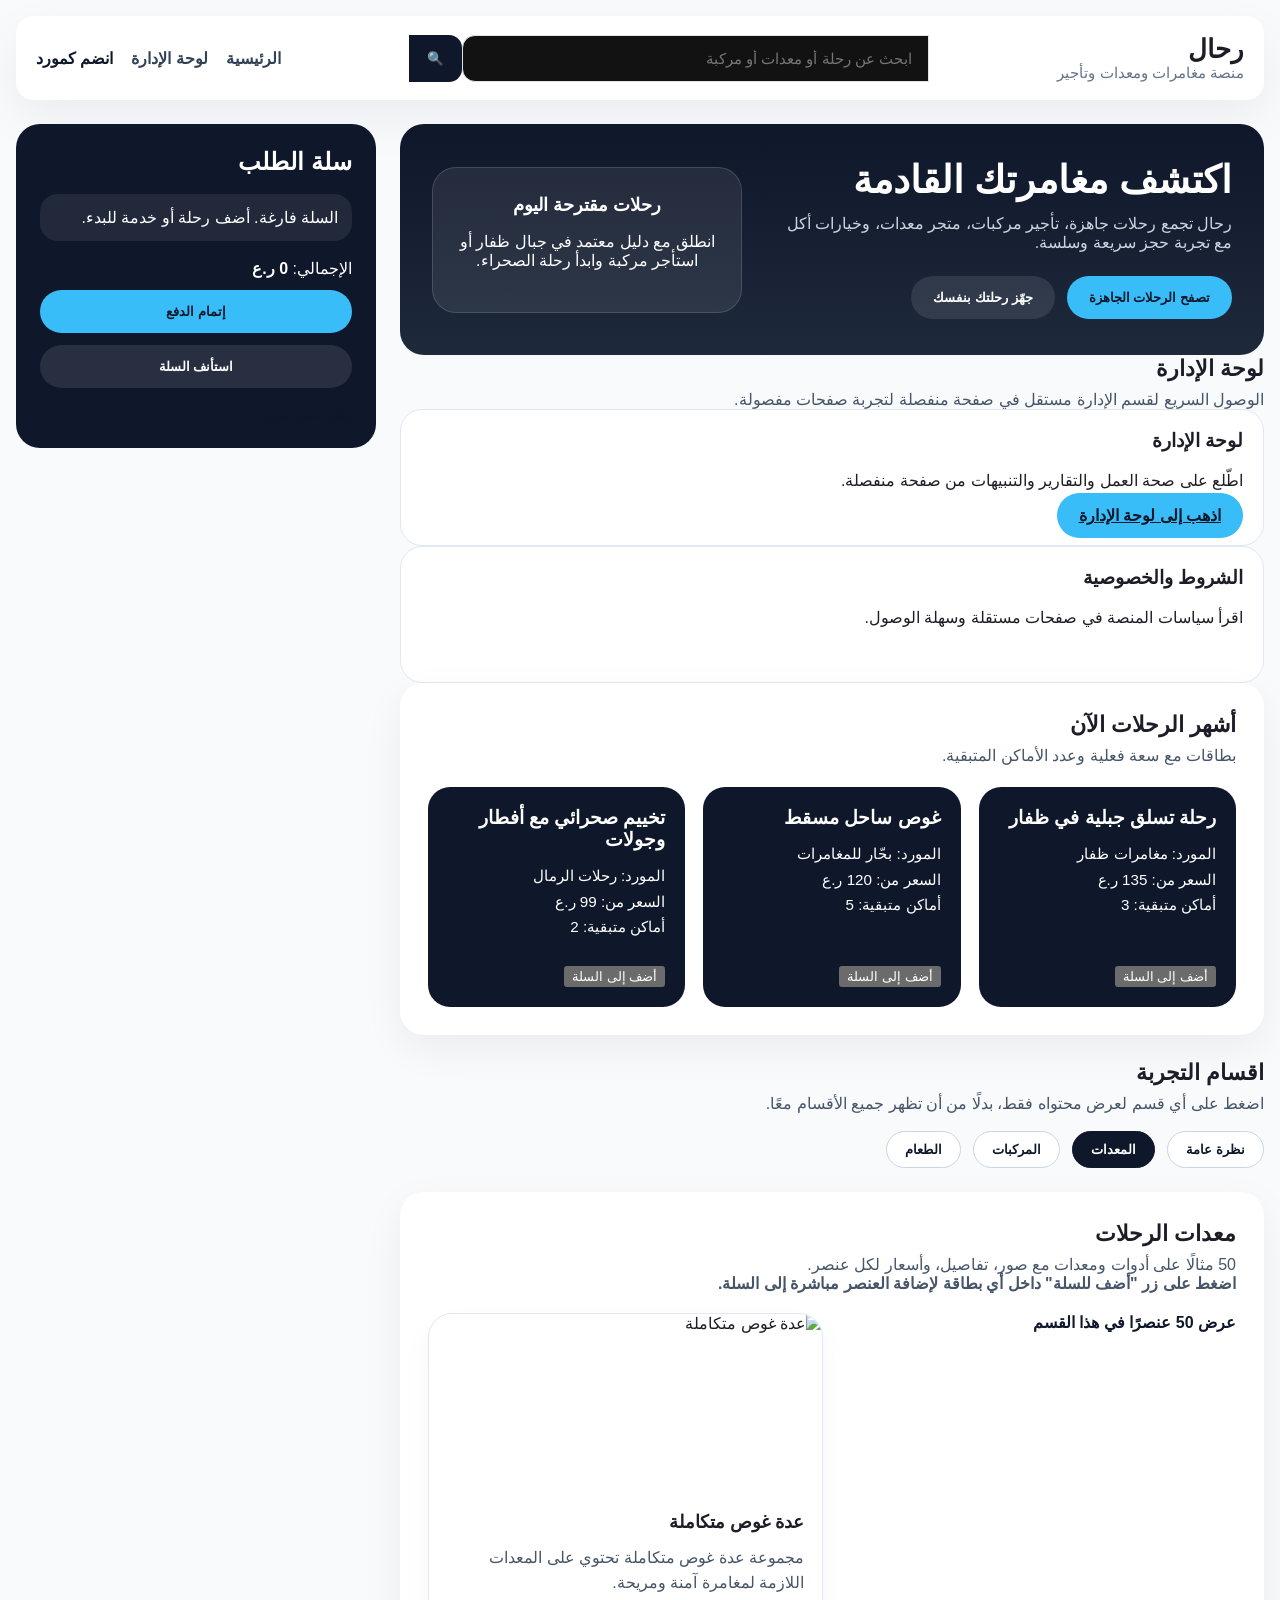
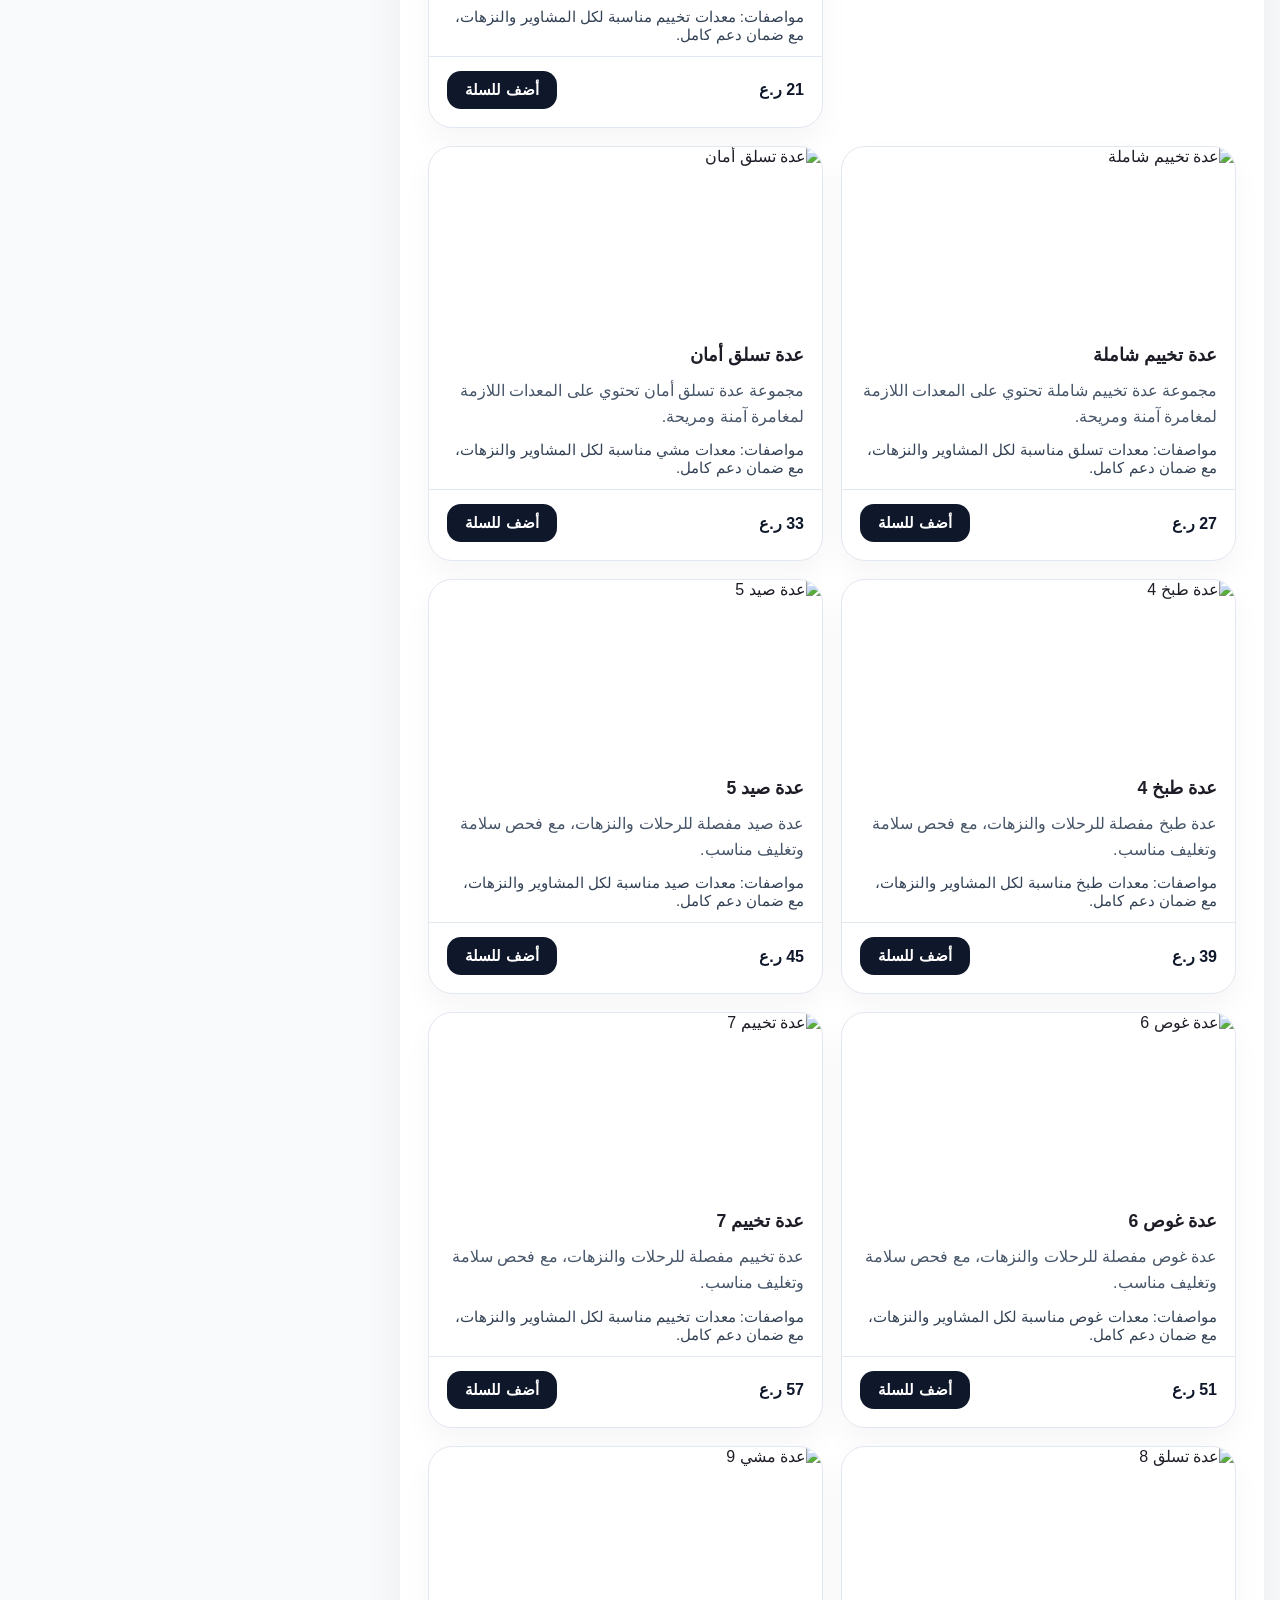
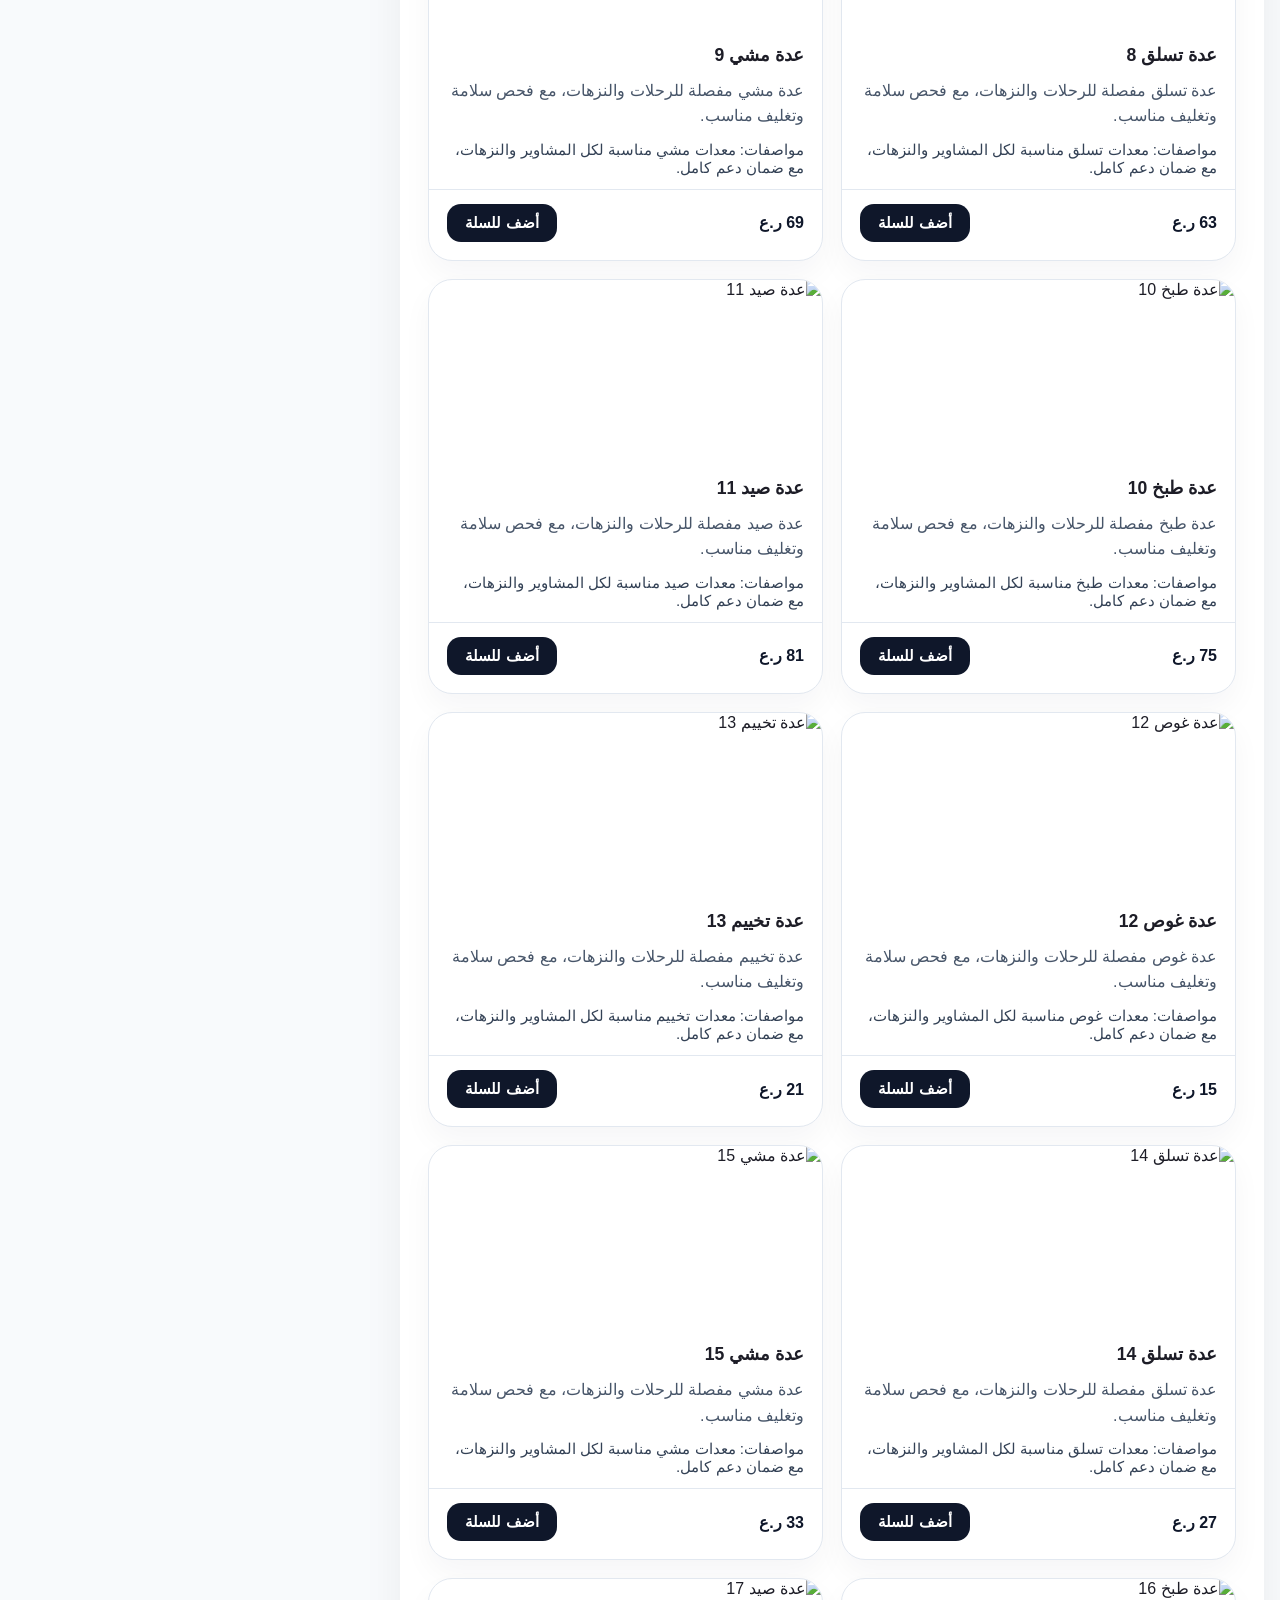
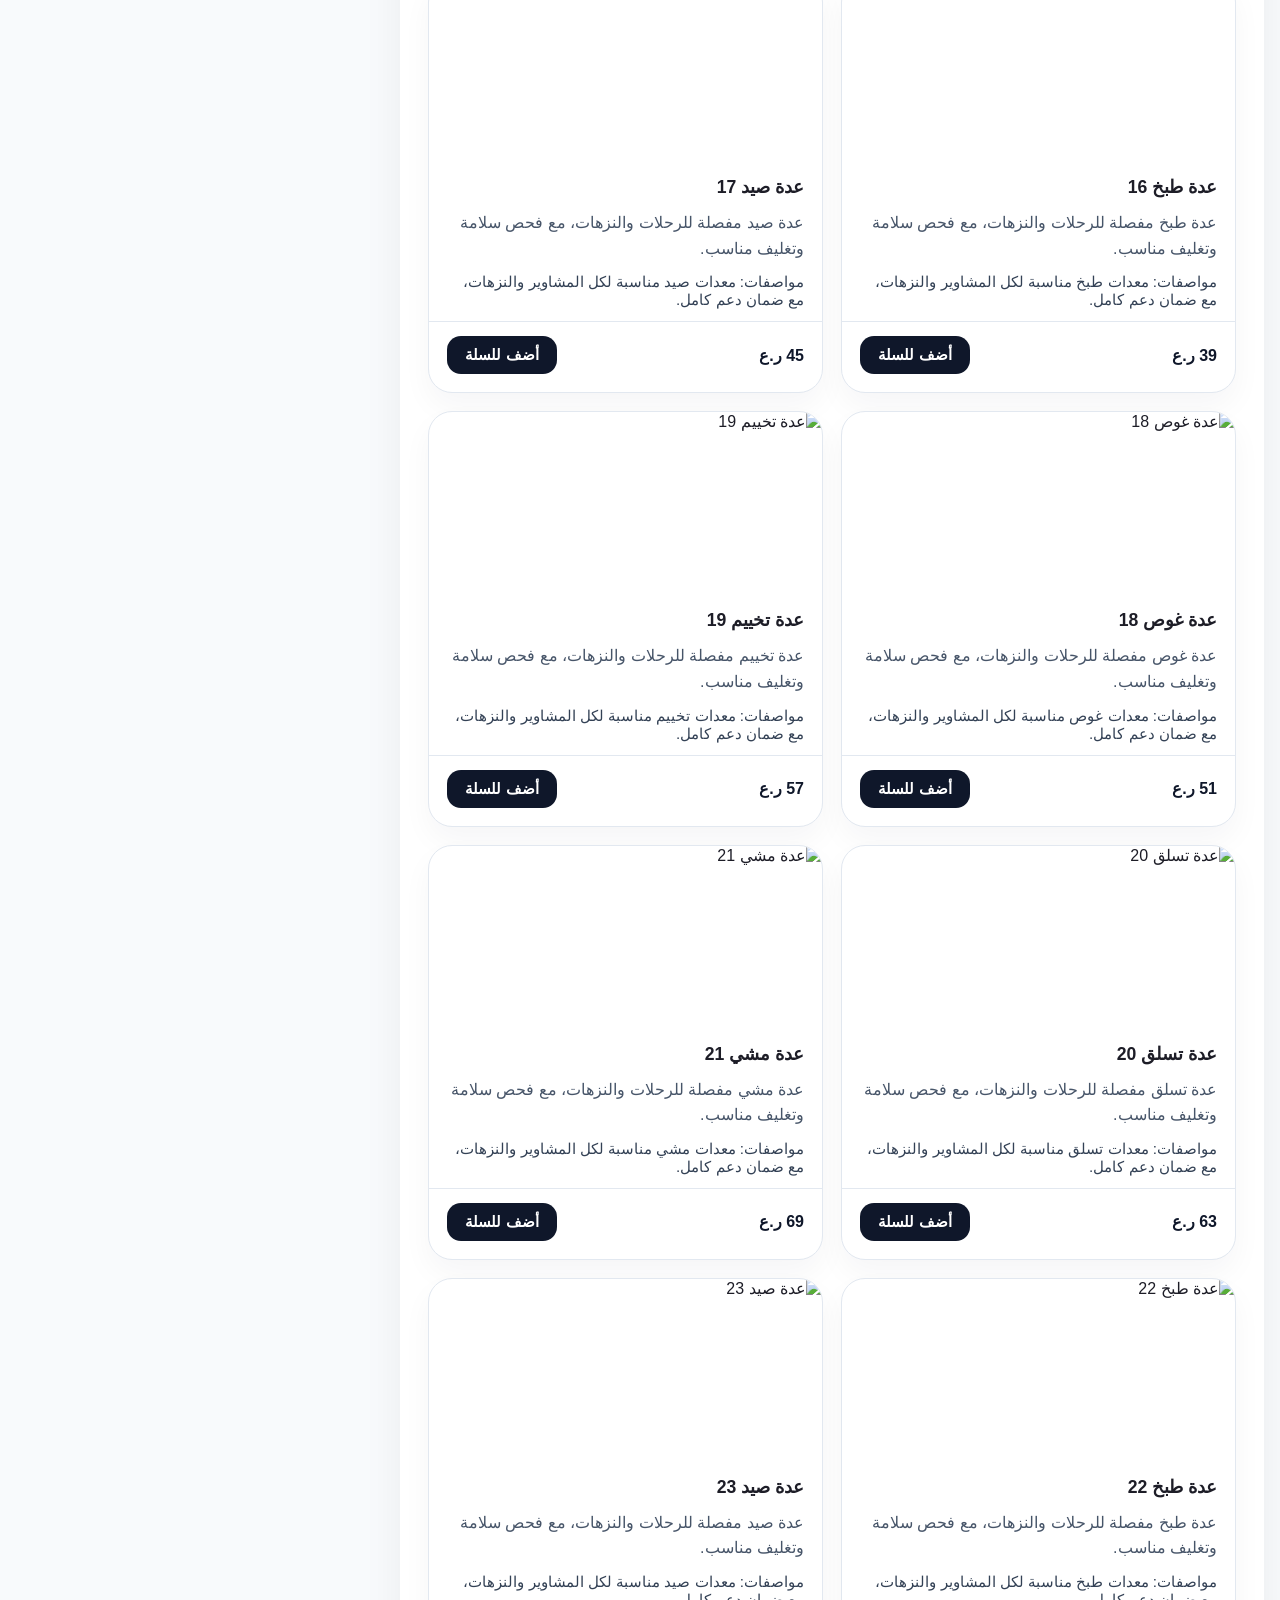
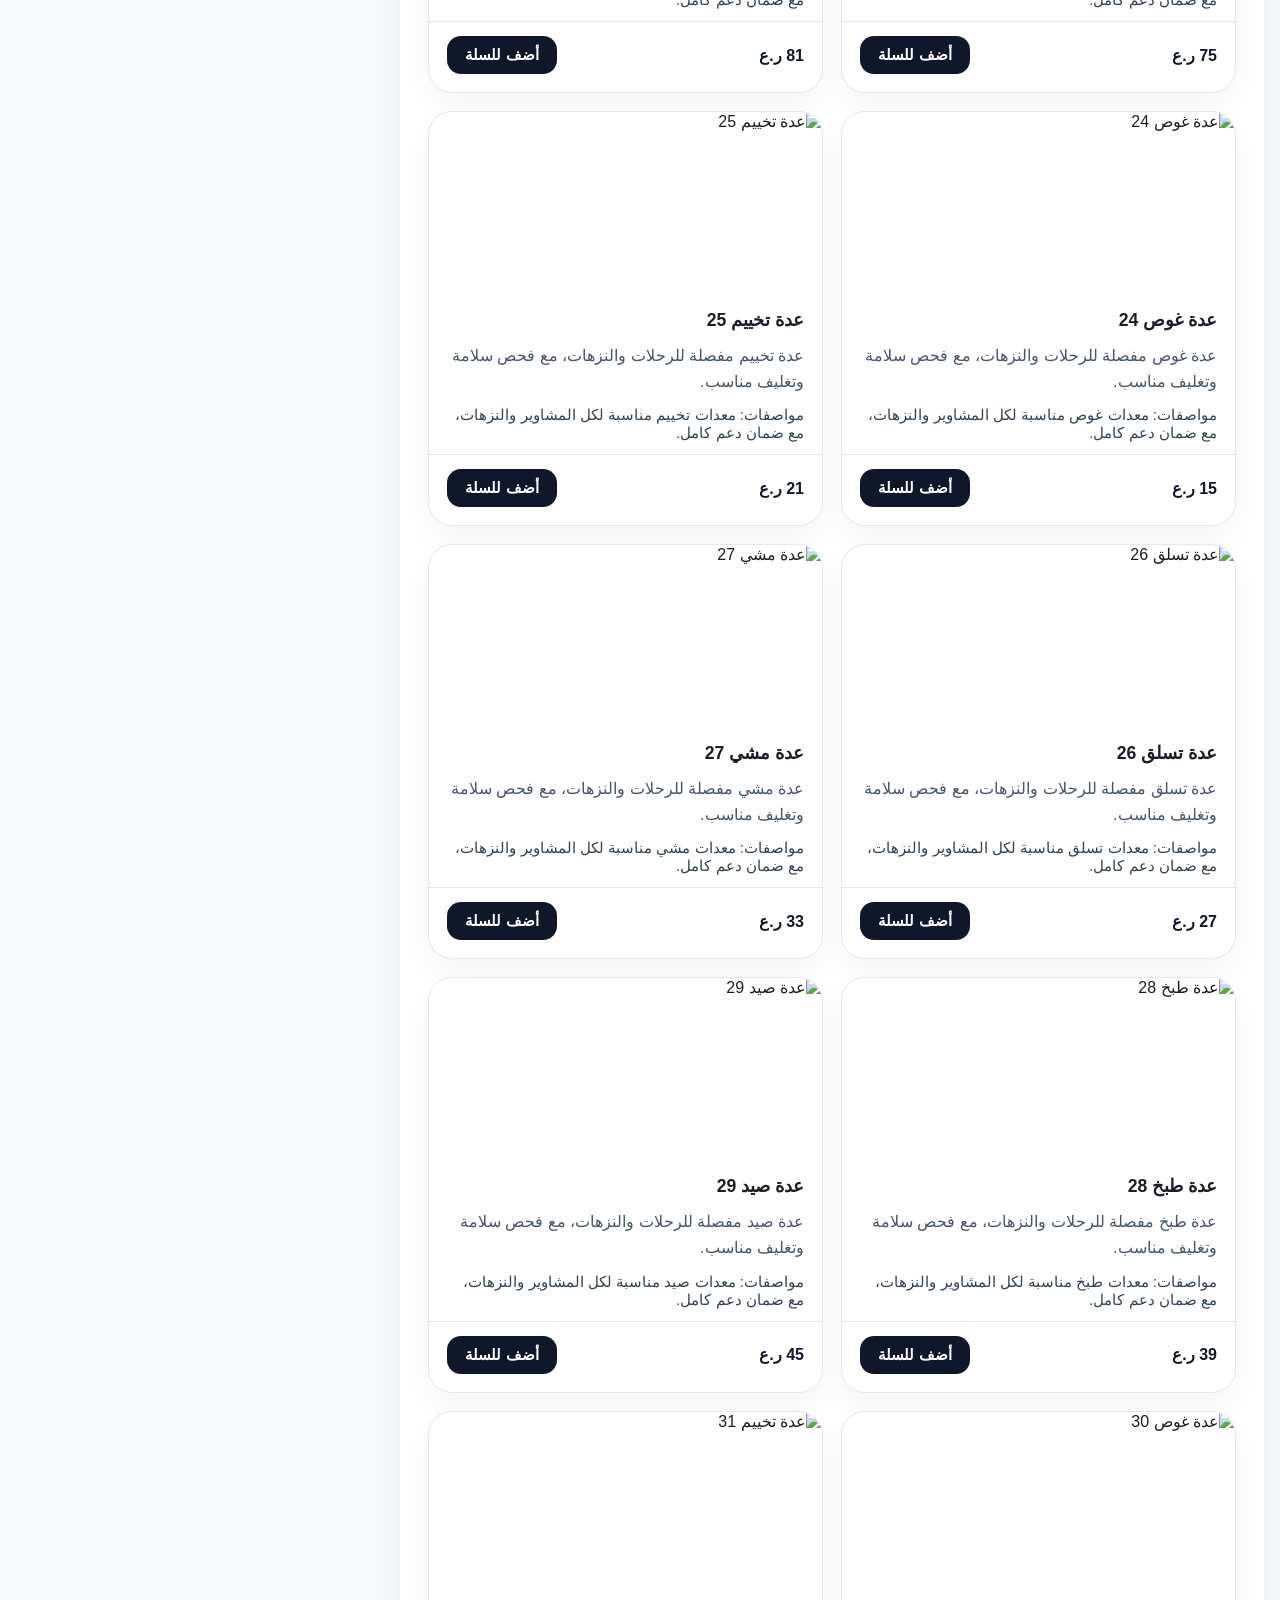
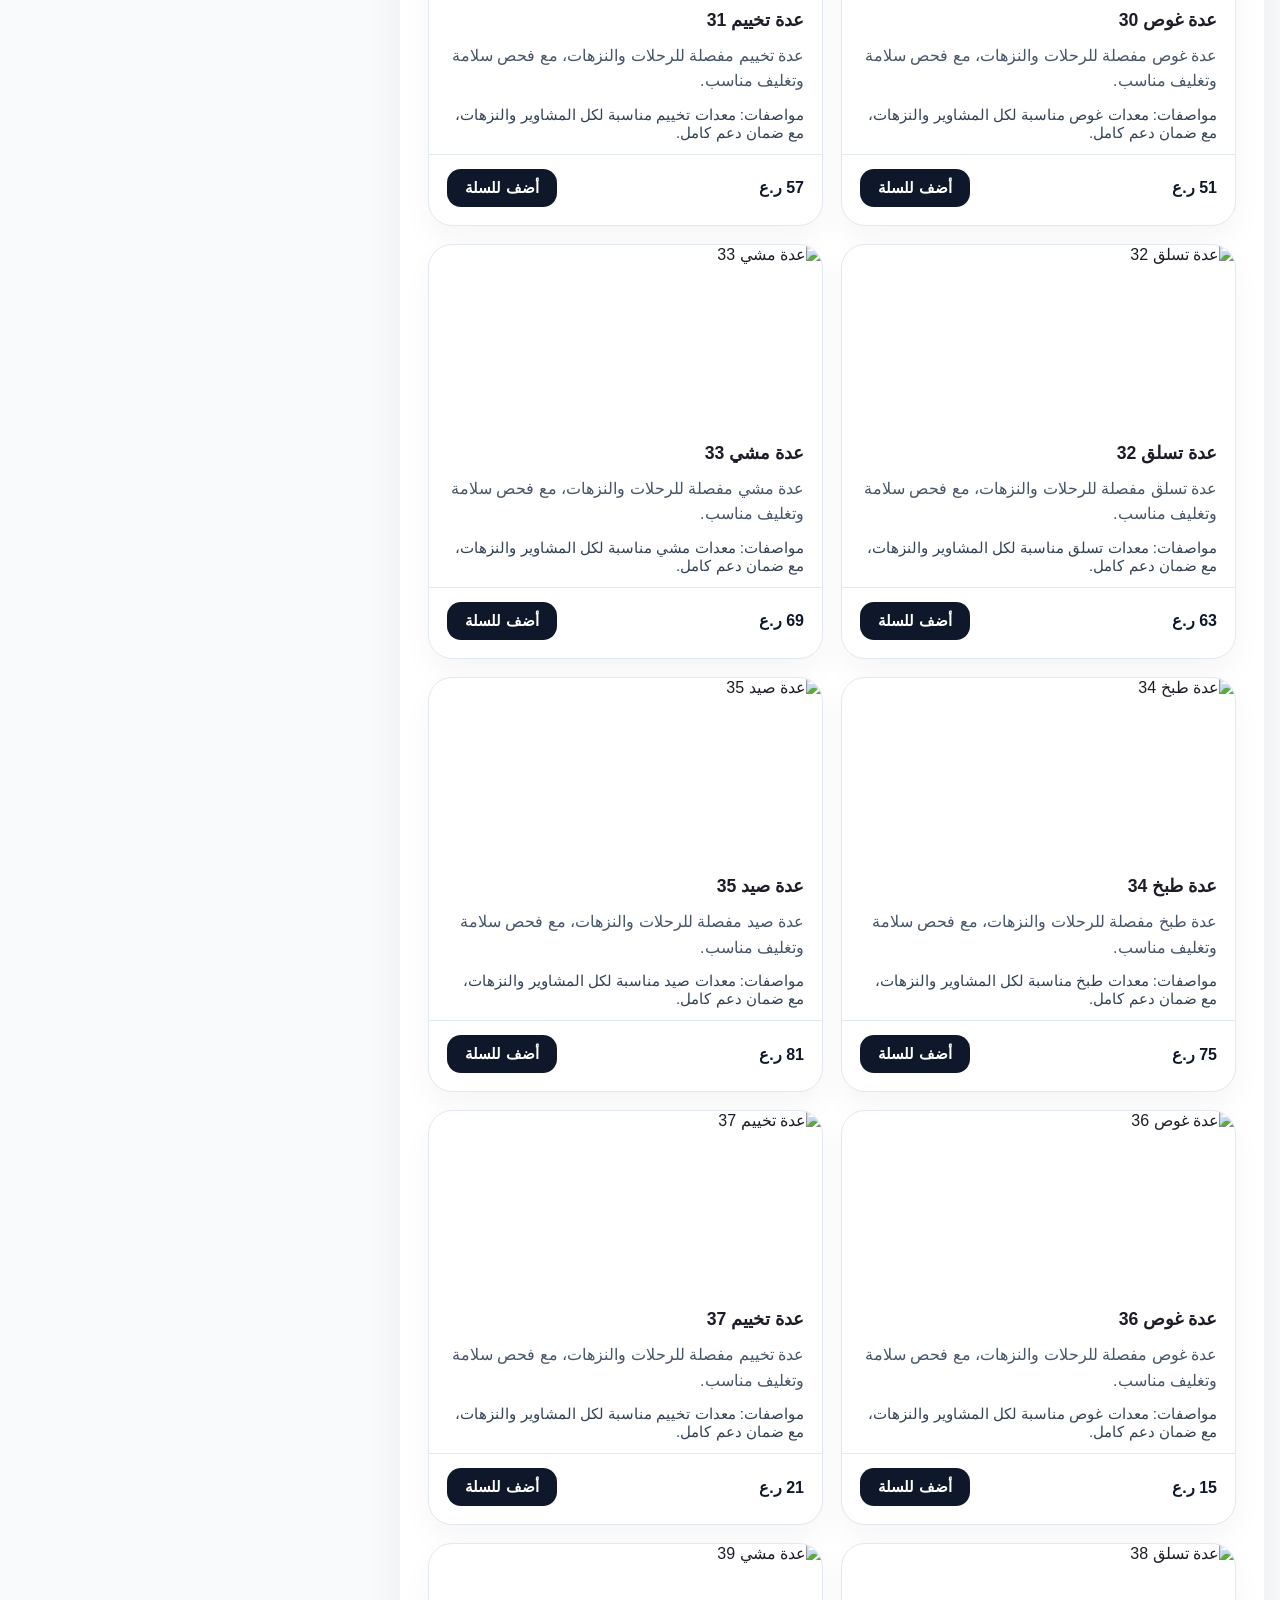
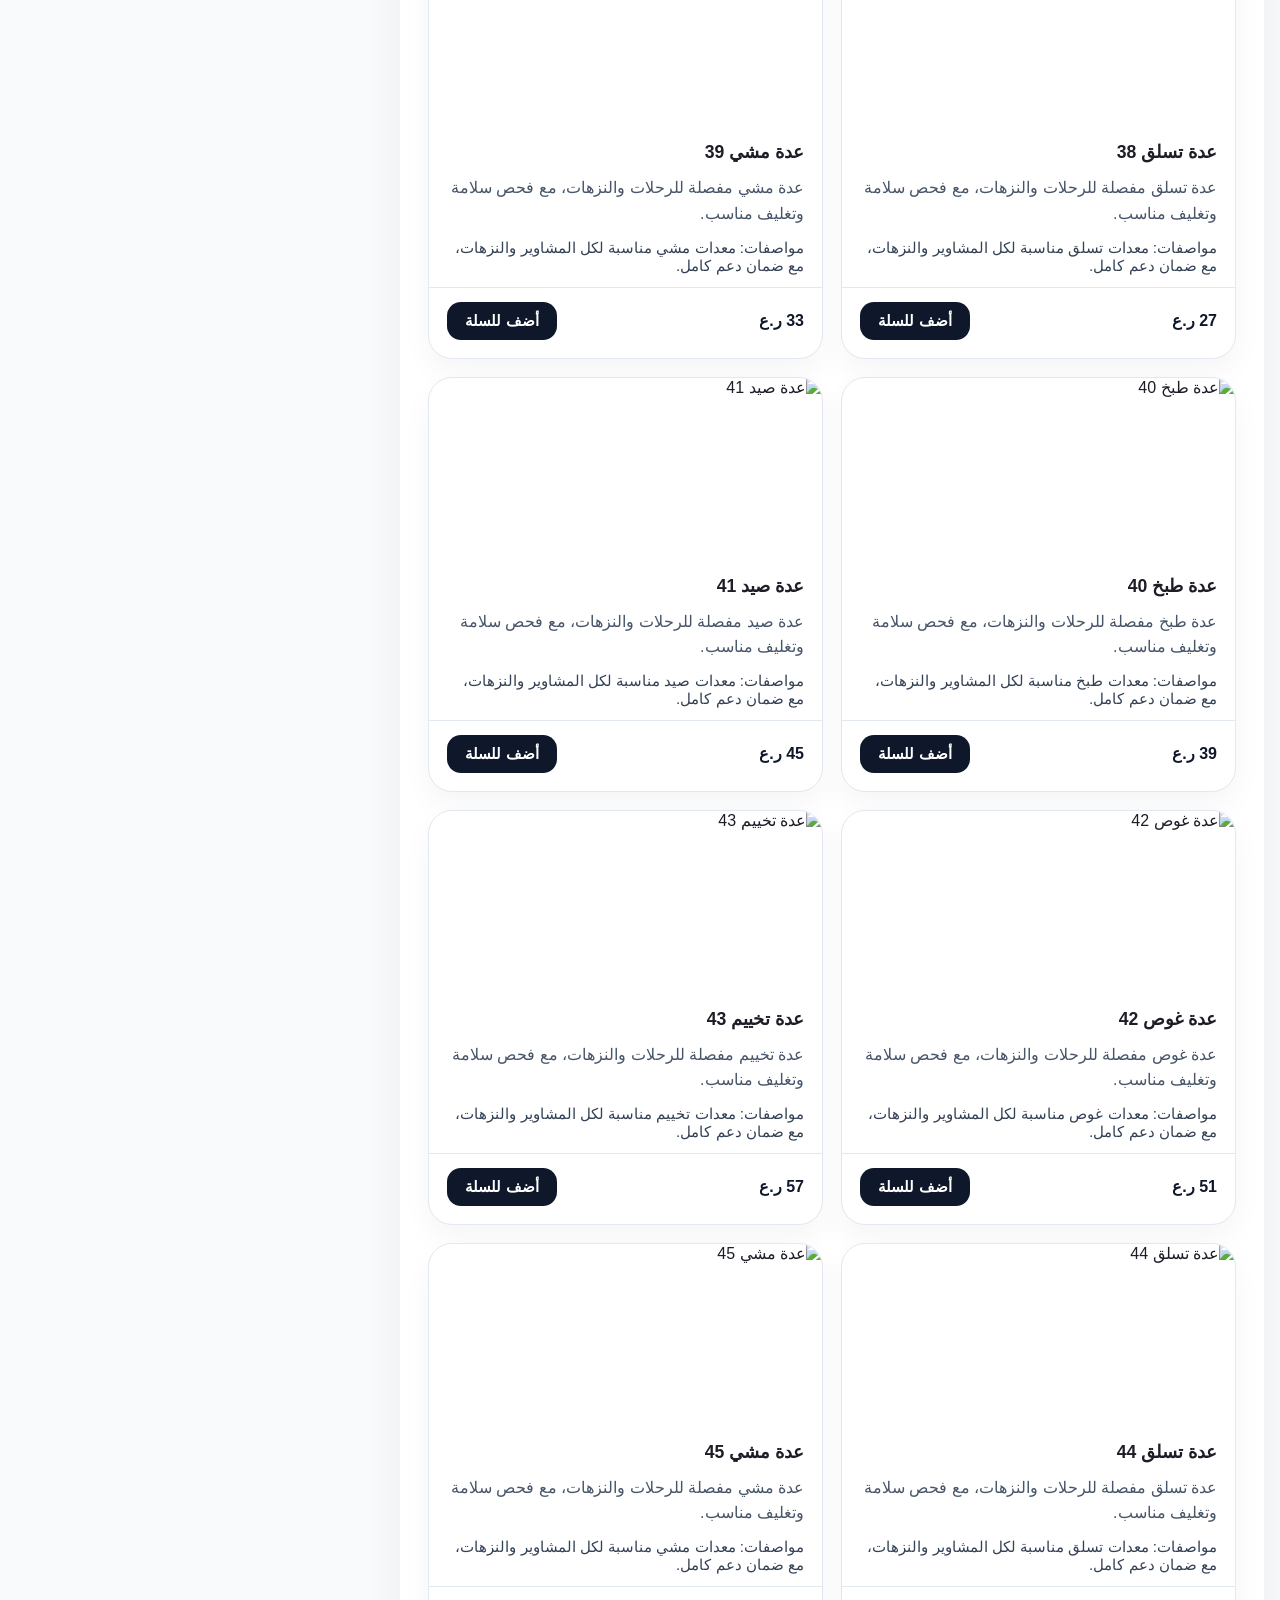
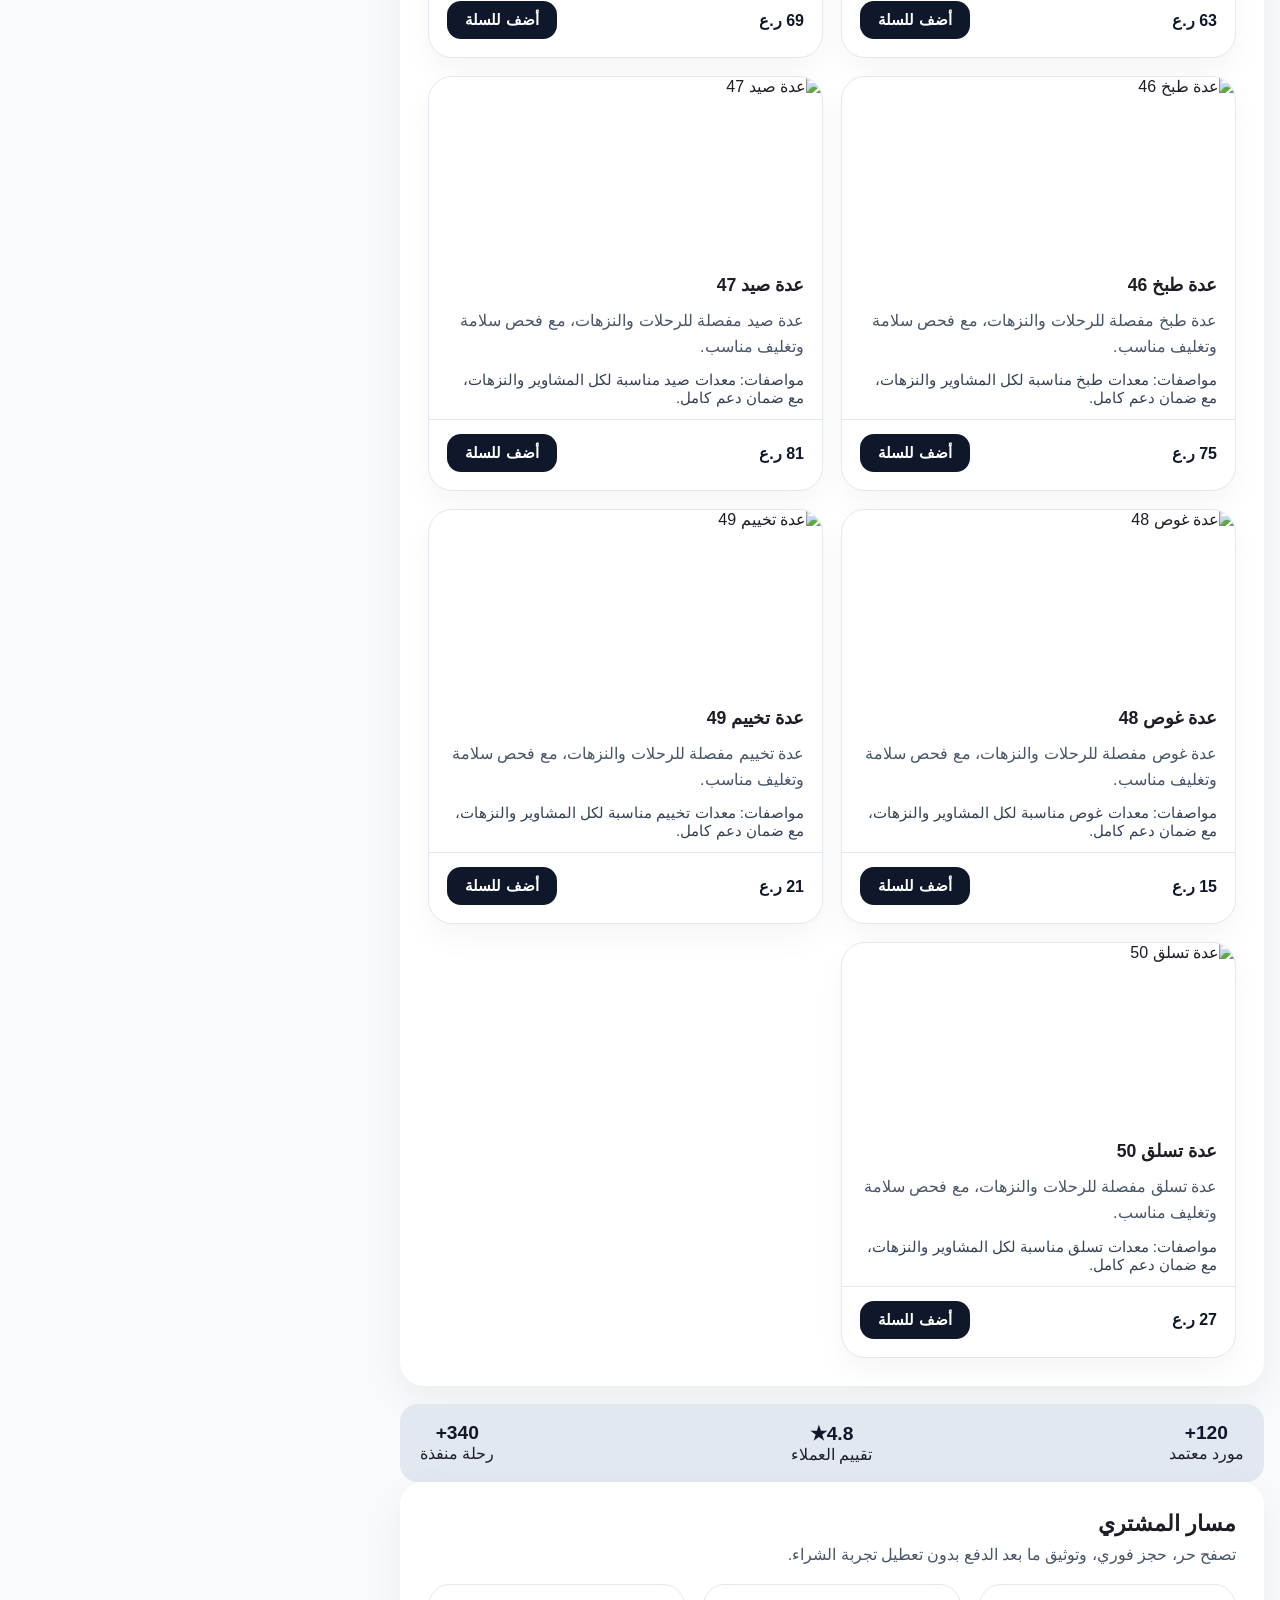
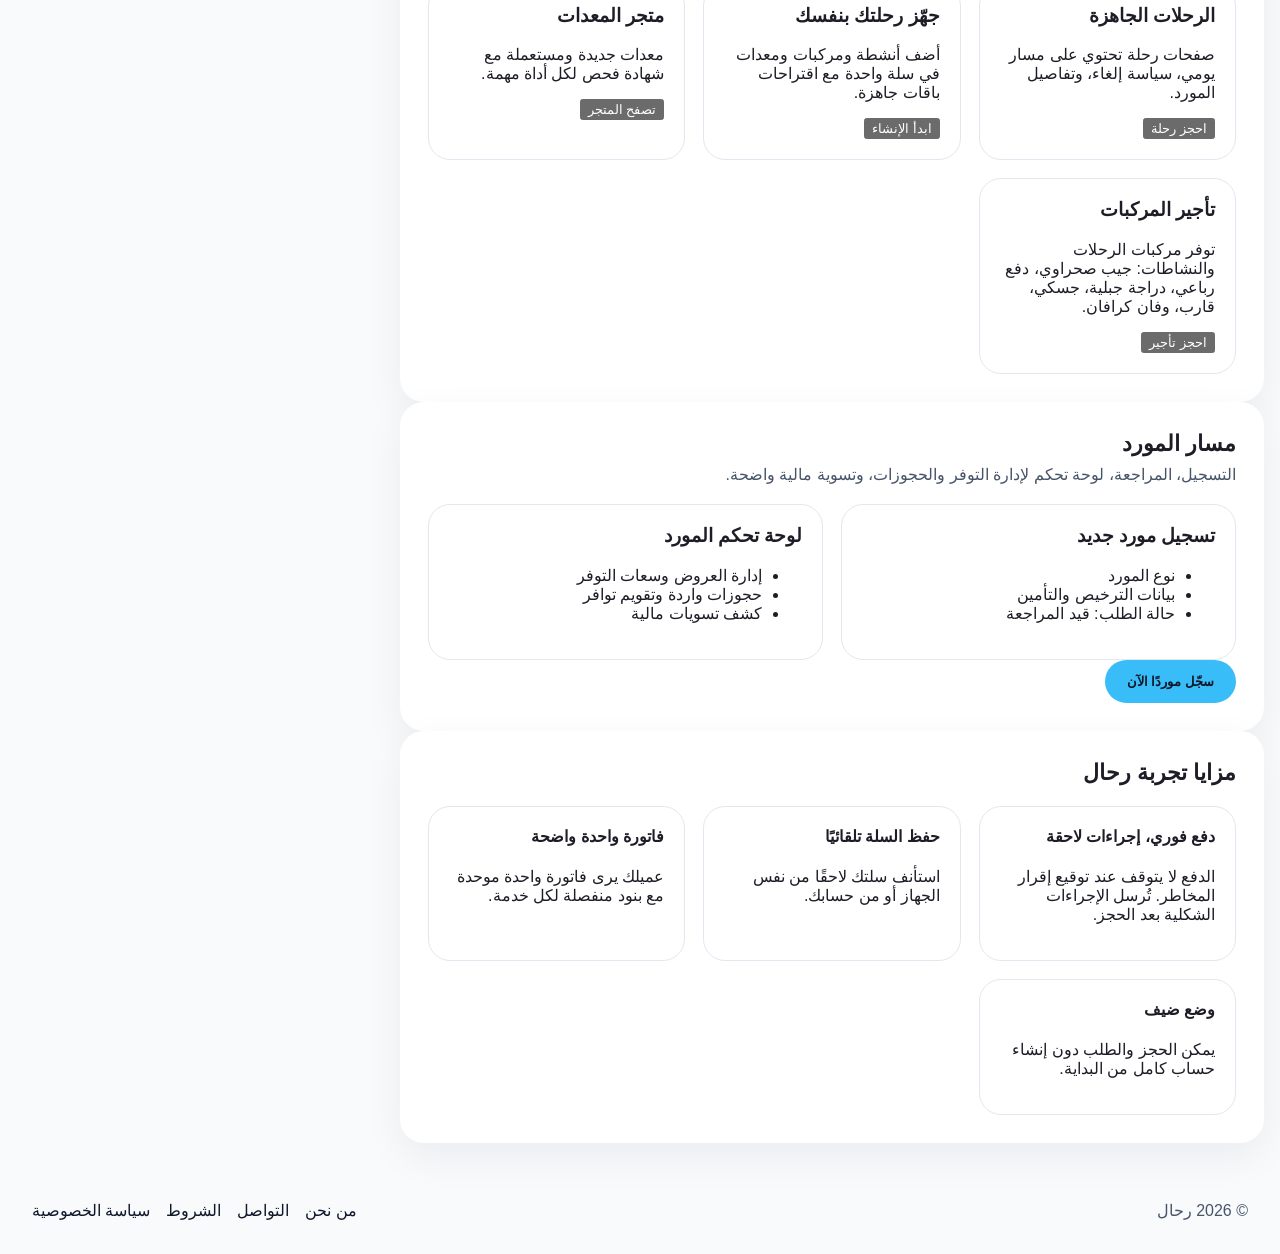
==== demo/index.html @ 35ad0a19 "update" ====
<!DOCTYPE html>
<html lang="ar" dir="rtl">
<head>
  <meta charset="UTF-8">
  <meta name="viewport" content="width=device-width, initial-scale=1.0">
  <title>رحال - ديمو</title>
  <link rel="stylesheet" href="styles.css">
</head>
<body>
  <div class="page-shell">
    <header class="topbar">
      <div class="brand">
        <span class="logo">رحال</span>
        <span class="tagline">منصة مغامرات ومعدات وتأجير</span>
      </div>
      <form class="search-form" aria-label="بحث موحد">
        <input type="search" placeholder="ابحث عن رحلة أو معدات أو مركبة" id="searchInput">
        <button type="button" id="searchButton">🔍</button>
      </form>
      <nav class="nav-links">
        <a href="index.html" class="nav-link">الرئيسية</a>
        <a href="admin.html" class="nav-link">لوحة الإدارة</a>
        <a href="supplier.html" class="nav-link supplier-link">انضم كمورد</a>
      </nav>
    </header>

    <main>
      <section class="hero">
        <div class="hero-copy">
          <h1>اكتشف مغامرتك القادمة</h1>
          <p>رحال تجمع رحلات جاهزة، تأجير مركبات، متجر معدات، وخيارات أكل مع تجربة حجز سريعة وسلسة.</p>
          <div class="hero-actions">
            <button class="primary-btn" data-action="open-booking">تصفح الرحلات الجاهزة</button>
            <button class="secondary-btn" data-action="open-builder">جهّز رحلتك بنفسك</button>
          </div>
        </div>
        <div class="hero-image">
          <div class="hero-box">
            <strong>رحلات مقترحة اليوم</strong>
            <p>انطلق مع دليل معتمد في جبال ظفار أو استأجر مركبة وابدأ رحلة الصحراء.</p>
          </div>
        </div>
      </section>

      <section class="home-action-panel">
        <header class="section-header">
          <h2>لوحة الإدارة</h2>
          <p>الوصول السريع لقسم الإدارة مستقل في صفحة منفصلة لتجربة صفحات مفصولة.</p>
        </header>
        <div class="action-panel-grid">
          <article class="feature-card">
            <h3>لوحة الإدارة</h3>
            <p>اطّلع على صحة العمل والتقارير والتنبيهات من صفحة منفصلة.</p>
            <a class="primary-btn" href="admin.html">اذهب إلى لوحة الإدارة</a>
          </article>
          <article class="feature-card">
            <h3>الشروط والخصوصية</h3>
            <p>اقرأ سياسات المنصة في صفحات مستقلة وسهلة الوصول.</p>
            <div class="feature-actions">
              <a class="secondary-btn" href="terms.html">الشروط</a>
              <a class="secondary-btn" href="privacy.html">الخصوصية</a>
            </div>
          </article>
        </div>
      </section>

      <section class="slider-section" aria-label="أشهر الرحلات">
        <header class="section-header">
          <h2>أشهر الرحلات الآن</h2>
          <p>بطاقات مع سعة فعلية وعدد الأماكن المتبقية.</p>
        </header>
        <div class="slider" id="tripCards"></div>
      </section>

      <section class="sections-tabs">
        <header class="section-header">
          <h2>اقسام التجربة</h2>
          <p>اضغط على أي قسم لعرض محتواه فقط، بدلًا من أن تظهر جميع الأقسام معًا.</p>
        </header>
        <div class="tab-controls" id="tabControls">
          <button class="tab-btn" data-tab="summary">نظرة عامة</button>
          <button class="tab-btn active" data-tab="gear">المعدات</button>
          <button class="tab-btn" data-tab="vehicles">المركبات</button>
          <button class="tab-btn" data-tab="food">الطعام</button>
        </div>
      </section>

      <div class="tab-panel" id="panel-summary">
        <section class="summary-section">
          <header class="section-header">
            <h2>ملخص صفحات الديمو والتعديلات</h2>
            <p>هذا القسم يجمع كل الصفحات الجديدة والتعديلات التي أجريت لتظهر مباشرة في تجربة الديمو.</p>
          </header>
          <div class="summary-grid">
            <article class="summary-card">
              <h3><a href="index.html">الصفحة الرئيسية</a></h3>
              <p>واجهة تجربة المشتري والمورد مع عرض الرحلات، السلة، وملخص الصفحات.</p>
            </article>
            <article class="summary-card">
              <h3><a href="admin.html">لوحة الإدارة</a></h3>
              <p>صفحة منفصلة تعرض مؤشرات الأداء، إدارة الموردين، الحجوزات، الشكاوى، والتسويات.</p>
            </article>
            <article class="summary-card">
              <h3><a href="supplier.html">تسجيل المورد</a></h3>
              <p>نموذج تسجيل مورد جديد يدعم الشركات والأفراد المستقلين بدون سجل تجاري.</p>
            </article>
            <article class="summary-card">
              <h3><a href="about.html">من نحن</a></h3>
              <p>صفحة تعريفية بمهمة رحال، رؤيتها وقيمها.</p>
            </article>
            <article class="summary-card">
              <h3><a href="contact.html">التواصل</a></h3>
              <p>صفحة اتصال مع نموذج رسالة ورابط سريع لحجوزاتي.</p>
            </article>
            <article class="summary-card">
              <h3><a href="terms.html">الشروط والأحكام</a></h3>
              <p>صفحة منفصلة تعرض شروط الاستخدام وسياسات التسجيل، الحجز، والإلغاء.</p>
            </article>
            <article class="summary-card">
              <h3><a href="privacy.html">سياسة الخصوصية</a></h3>
              <p>صفحة منفصلة توضح كيفية جمع البيانات واستخدامها وحماية خصوصية المستخدم.</p>
            </article>
          </div>
          <div class="summary-notes">
            <h4>التعديلات الرئيسية</h4>
            <ul>
              <li>إضافة صفحات منفصلة لـ: الإدارة، المورد، من نحن، التواصل، الشروط، والخصوصية.</li>
              <li>دعم تسجيل الموردين الأفراد بدون سجل تجاري.</li>
              <li>توسيع متجر المعدات ليشمل معدات الغوص، التخييم، التسلق، الطبخ، الصيد، والمشي.</li>
              <li>إضافة 50 مثالًا لكل من فئات المعدات، المركبات المؤجرة، وعروض الطعام.</li>
              <li>توسيع حجز التأجير ليشمل جيب، دراجة جبلية، جسكي، قارب، فان كرافان، والمزيد.</li>
              <li>تحديث تجربة السلة مع حفظ محلي واستئناف واسترجاع سريع.</li>
            </ul>
          </div>
        </section>
      </div>

      <div class="tab-panel active" id="panel-gear">
        <section class="product-section" aria-label="معدات الرحلات">
          <header class="section-header">
            <h2>معدات الرحلات</h2>
            <p>50 مثالًا على أدوات ومعدات مع صور، تفاصيل، وأسعار لكل عنصر.</p>
            <p class="section-note">اضغط على زر "أضف للسلة" داخل أي بطاقة لإضافة العنصر مباشرة إلى السلة.</p>
          </header>
          <div class="product-grid" id="gearGrid"></div>
        </section>
      </div>

      <div class="tab-panel" id="panel-vehicles">
        <section class="product-section" aria-label="مركبات التأجير">
          <header class="section-header">
            <h2>المركبات المؤجرة</h2>
            <p>50 نموذجًا لمركبات التأجير مع صور، وصف، وسعر يومي.</p>
            <p class="section-note">اضغط على زر "أضف للسلة" داخل بطاقة المركبة لاختيارها وإضافتها مباشرةً.</p>
          </header>
          <div class="product-grid" id="rentalGrid"></div>
        </section>
      </div>

      <div class="tab-panel" id="panel-food">
        <section class="product-section" aria-label="عروض الطعام">
          <header class="section-header">
            <h2>عروض الطعام والمطاعم</h2>
            <p>50 عرضًا غذائيًا متنوعًا من وجبات مخيم، بوفية، ساندويتشات، وصناديق زيارة.</p>
            <p class="section-note">اضغط على زر "أضف للسلة" لاحتساب الوجبة ضمن الطلب الخاص بك.</p>
          </header>
          <div class="product-grid" id="foodGrid"></div>
        </section>
      </div>

      <section class="trust-bar">
        <div>
          <strong>120+</strong>
          مورد معتمد
        </div>
        <div>
          <strong>4.8★</strong>
          تقييم العملاء
        </div>
        <div>
          <strong>340+</strong>
          رحلة منفذة
        </div>
      </section>

      <section class="features" aria-label="مسارات المستخدم">
        <header class="section-header">
          <h2>مسار المشتري</h2>
          <p>تصفح حر، حجز فوري، وتوثيق ما بعد الدفع بدون تعطيل تجربة الشراء.</p>
        </header>
        <div class="feature-grid">
          <article class="feature-card">
            <h3>الرحلات الجاهزة</h3>
            <p>صفحات رحلة تحتوي على مسار يومي، سياسة إلغاء، وتفاصيل المورد.</p>
            <button data-action="open-booking" data-type="ready">احجز رحلة</button>
          </article>
          <article class="feature-card">
            <h3>جهّز رحلتك بنفسك</h3>
            <p>أضف أنشطة ومركبات ومعدات في سلة واحدة مع اقتراحات باقات جاهزة.</p>
            <button data-action="open-builder">ابدأ الإنشاء</button>
          </article>
          <article class="feature-card">
            <h3>متجر المعدات</h3>
            <p>معدات جديدة ومستعملة مع شهادة فحص لكل أداة مهمة.</p>
            <button data-action="open-shop">تصفح المتجر</button>
          </article>
          <article class="feature-card">
            <h3>تأجير المركبات</h3>
            <p>توفر مركبات الرحلات والنشاطات: جيب صحراوي، دفع رباعي، دراجة جبلية، جسكي، قارب، وفان كرافان.</p>
            <button data-action="open-rental">احجز تأجير</button>
          </article>
        </div>
      </section>

      <section class="supplier-journey" id="join-supplier">
        <header class="section-header">
          <h2>مسار المورد</h2>
          <p>التسجيل، المراجعة، لوحة تحكم لإدارة التوفر والحجوزات، وتسوية مالية واضحة.</p>
        </header>
        <div class="supplier-grid">
          <article>
            <h3>تسجيل مورد جديد</h3>
            <ul>
              <li>نوع المورد</li>
              <li>بيانات الترخيص والتأمين</li>
              <li>حالة الطلب: قيد المراجعة</li>
            </ul>
          </article>
          <article>
            <h3>لوحة تحكم المورد</h3>
            <ul>
              <li>إدارة العروض وسعات التوفر</li>
              <li>حجوزات واردة وتقويم توافر</li>
              <li>كشف تسويات مالية</li>
            </ul>
          </article>
        </div>
        <button class="primary-btn" data-action="open-supplier-form">سجّل موردًا الآن</button>
      </section>

      <section class="booking-highlights">
        <header class="section-header">
          <h2>مزايا تجربة رحال</h2>
        </header>
        <div class="highlights-grid">
          <div class="highlight-card">
            <h4>دفع فوري، إجراءات لاحقة</h4>
            <p>الدفع لا يتوقف عند توقيع إقرار المخاطر. تُرسل الإجراءات الشكلية بعد الحجز.</p>
          </div>
          <div class="highlight-card">
            <h4>حفظ السلة تلقائيًا</h4>
            <p>استأنف سلتك لاحقًا من نفس الجهاز أو من حسابك.</p>
          </div>
          <div class="highlight-card">
            <h4>فاتورة واحدة واضحة</h4>
            <p>عميلك يرى فاتورة واحدة موحدة مع بنود منفصلة لكل خدمة.</p>
          </div>
          <div class="highlight-card">
            <h4>وضع ضيف</h4>
            <p>يمكن الحجز والطلب دون إنشاء حساب كامل من البداية.</p>
          </div>
        </div>
      </section>
    </main>

    <aside class="cart-panel" aria-label="سلة المشتريات">
      <h2>سلة الطلب</h2>
      <div id="cartItems"></div>
      <div class="cart-summary">
        <div>الإجمالي: <strong id="cartTotal">0 ر.ع</strong></div>
        <button class="primary-btn" id="checkoutButton">إتمام الدفع</button>
        <button class="secondary-btn" id="resumeButton">استأنف السلة</button>
      </div>
      <div class="quick-actions">
        <button class="link-btn" id="quickRebook">إعادة حجز سريع</button>
      </div>
    </aside>

    <footer class="page-footer">
      <div>© 2026 رحال</div>
      <div class="footer-links">
        <a href="about.html">من نحن</a>
        <a href="contact.html">التواصل</a>
        <a href="terms.html">الشروط</a>
        <a href="privacy.html">سياسة الخصوصية</a>
      </div>
    </footer>

    <div class="modal-overlay hidden" id="modalOverlay"></div>
    <div class="modal hidden" id="modal">
      <button class="close-btn" id="closeModal">×</button>
      <div id="modalContent"></div>
    </div>
  </div>
  <script src="script.js"></script>
</body>
</html>
---- demo/styles.css ----
:root {
  color-scheme: dark;
  color: #1d1d27;
  background: #f8fafc;
  font-family: "Segoe UI", Tahoma, Geneva, Verdana, sans-serif;
}

* {
  box-sizing: border-box;
}

body {
  margin: 0;
  min-height: 100vh;
}

.page-shell {
  display: grid;
  grid-template-columns: 1fr minmax(280px, 360px);
  gap: 24px;
  padding: 16px;
  max-width: 1400px;
  margin: auto;
}

@media (max-width: 1024px) {
  .page-shell {
    grid-template-columns: 1fr;
  }
}

.topbar {
  grid-column: 1 / -1;
  display: flex;
  align-items: center;
  justify-content: space-between;
  flex-wrap: wrap;
  gap: 16px;
  padding: 18px 20px;
  background: white;
  border-radius: 18px;
  box-shadow: 0 18px 50px rgba(15, 23, 42, 0.06);
}

.brand {
  display: flex;
  flex-direction: column;
}

.logo {
  font-size: 1.6rem;
  font-weight: 800;
}

.tagline {
  color: #64748b;
  font-size: 0.95rem;
}

.search-form {
  flex: 1;
  display: flex;
  min-width: 260px;
  max-width: 520px;
}

.search-form input {
  flex: 1;
  padding: 14px 16px;
  border: 1px solid #dde3eb;
  border-radius: 13px 0 0 13px;
  outline: none;
  font-size: 0.95rem;
}

.search-form button {
  padding: 0 18px;
  border: none;
  border-radius: 0 13px 13px 0;
  background: #0f172a;
  color: white;
  cursor: pointer;
}

.nav-links {
  display: flex;
  align-items: center;
  gap: 18px;
}

.nav-link {
  text-decoration: none;
  color: #334155;
  font-weight: 600;
}

.supplier-link {
  color: #0f172a;
}

.hero {
  background: linear-gradient(180deg, #0f172a 0%, #1e293b 100%);
  color: white;
  border-radius: 24px;
  padding: 36px 32px;
  display: grid;
  grid-template-columns: 1.2fr 0.8fr;
  gap: 24px;
}

.hero-copy h1 {
  margin: 0 0 14px;
  font-size: clamp(2rem, 3vw, 3rem);
  line-height: 1.05;
}

.hero-copy p {
  max-width: 540px;
  color: #cbd5e1;
  margin: 0 0 24px;
}

.hero-actions {
  display: flex;
  gap: 12px;
  flex-wrap: wrap;
}

.primary-btn,
.secondary-btn,
.link-btn {
  cursor: pointer;
  border: none;
  border-radius: 999px;
  font-weight: 700;
}

.primary-btn {
  background: #38bdf8;
  color: #0f172a;
  padding: 14px 22px;
}

.secondary-btn {
  background: rgba(255,255,255,0.1);
  color: white;
  padding: 14px 22px;
}

.product-footer button,
.cart-item button {
  display: inline-flex;
  align-items: center;
  justify-content: center;
  min-width: 110px;
  padding: 10px 14px;
  border-radius: 14px;
  background: #0f172a;
  color: white;
  font-size: 0.95rem;
  border: none;
  cursor: pointer;
}

.product-footer button:hover,
.cart-item button:hover {
  background: #152536;
}

.link-btn {
  background: transparent;
  color: #0f172a;
  padding: 0;
}

.hero-image {
  display: grid;
  place-items: center;
}

.hero-box {
  background: rgba(255,255,255,0.08);
  border: 1px solid rgba(255,255,255,0.14);
  border-radius: 24px;
  padding: 26px;
  width: 100%;
  text-align: center;
}

.hero-box strong {
  display: block;
  margin-bottom: 8px;
  font-size: 1.15rem;
}

.slider-section,
.features,
.supplier-journey,
.booking-highlights,
.admin-dashboard {
  background: white;
  border-radius: 24px;
  padding: 28px;
  box-shadow: 0 14px 40px rgba(15,23,42,0.06);
}

.admin-dashboard .dashboard-grid {
  display: grid;
  grid-template-columns: repeat(auto-fit, minmax(180px, 1fr));
  gap: 18px;
  margin-top: 18px;
}

.admin-actions-grid {
  display: grid;
  grid-template-columns: repeat(auto-fit, minmax(210px, 1fr));
  gap: 16px;
  margin-top: 20px;
}

.admin-action-card {
  padding: 18px;
  border-radius: 22px;
  border: 1px solid #e2e8f0;
  background: #f8fafc;
  cursor: pointer;
  transition: transform 0.18s ease, box-shadow 0.18s ease;
}

.admin-action-card:hover {
  transform: translateY(-2px);
  box-shadow: 0 18px 40px rgba(15,23,42,0.08);
}

.admin-action-card h4 {
  margin: 0 0 10px;
}

.admin-action-card p {
  margin: 0;
  color: #475569;
}

.admin-dashboard table {
  width: 100%;
  border-collapse: collapse;
  margin-top: 18px;
}

.admin-dashboard th,
.admin-dashboard td {
  padding: 12px 14px;
  border: 1px solid #e2e8f0;
  text-align: right;
}

.admin-dashboard th {
  background: #f1f5f9;
}

.status-badge {
  display: inline-flex;
  padding: 4px 10px;
  border-radius: 999px;
  font-size: 0.88rem;
  background: #e2e8f0;
  color: #0f172a;
}

.admin-dashboard .dashboard-card h4 {
  margin-top: 0;
}

.admin-dashboard .dashboard-main {
  display: grid;
  grid-template-columns: 1.3fr 0.7fr;
  gap: 18px;
  margin-top: 24px;
}

.admin-dashboard .dashboard-chart {
  padding: 20px;
  border-radius: 22px;
  border: 1px solid #e2e8f0;
}

.chart-bars {
  display: flex;
  align-items: flex-end;
  gap: 18px;
  height: 160px;
  margin: 24px 0 16px;
}

.chart-bar {
  flex: 1;
  border-radius: 16px;
  display: flex;
  align-items: flex-end;
  justify-content: center;
  padding-bottom: 10px;
  color: white;
  font-weight: 700;
}

.chart-bar--today { background: #38bdf8; }
.chart-bar--week { background: #0ea5e9; }
.chart-bar--month { background: #0284c7; }

.chart-labels {
  display: grid;
  grid-template-columns: repeat(3, 1fr);
  text-align: center;
  color: #475569;
}

.admin-dashboard ul,
.admin-dashboard ol {
  margin: 12px 0 0;
  padding-left: 18px;
  color: #334155;
}

.admin-dashboard ol {
  list-style-type: decimal;
}

@media (max-width: 900px) {
  .admin-dashboard .dashboard-main {
    grid-template-columns: 1fr;
  }
}

.section-header h2 {
  margin: 0 0 8px;
  font-size: 1.4rem;
}

.section-header p {
  margin: 0;
  color: #475569;
}

.section-note {
  margin-top: 8px;
  color: #0f172a;
  font-weight: 700;
}

.slider {
  display: grid;
  grid-template-columns: repeat(auto-fit, minmax(220px, 1fr));
  gap: 18px;
  margin-top: 22px;
}

.product-section,
.summary-section {
  background: white;
  border-radius: 24px;
  padding: 28px;
  box-shadow: 0 14px 40px rgba(15,23,42,0.06);
  margin-top: 24px;
}

.sections-tabs {
  margin-top: 24px;
}

.tab-controls {
  display: flex;
  gap: 12px;
  flex-wrap: wrap;
  margin-top: 18px;
}

.tab-btn {
  cursor: pointer;
  border: 1px solid #cbd5e1;
  border-radius: 999px;
  background: white;
  color: #0f172a;
  padding: 10px 18px;
  font-weight: 700;
}

.tab-btn.active {
  background: #0f172a;
  color: white;
  border-color: #0f172a;
}

.tab-panel {
  display: none;
}

.tab-panel.active {
  display: block;
}

.summary-grid,
.product-grid {
  display: grid;
  grid-template-columns: repeat(auto-fit, minmax(260px, 1fr));
  gap: 18px;
  margin-top: 20px;
}

.summary-card {
  padding: 20px;
  border-radius: 22px;
  border: 1px solid #e2e8f0;
  background: #f8fafc;
}

.summary-card h3 {
  margin-top: 0;
}

.summary-card a {
  color: #0f172a;
  text-decoration: none;
}

.summary-notes {
  margin-top: 22px;
  color: #334155;
}

.product-card {
  display: grid;
  grid-template-rows: 180px auto auto;
  background: #ffffff;
  border-radius: 24px;
  border: 1px solid #e2e8f0;
  overflow: hidden;
  box-shadow: 0 14px 30px rgba(15,23,42,0.04);
}

.product-image {
  background-size: cover;
  background-position: center;
  width: 100%;
  min-height: 180px;
}

.product-image img {
  width: 100%;
  height: 100%;
  object-fit: cover;
}

.product-details {
  padding: 18px 18px 12px;
}

.product-details h3 {
  margin: 0 0 12px;
  font-size: 1.1rem;
}

.product-details p {
  margin: 0 0 12px;
  color: #475569;
  line-height: 1.6;
}

.product-meta {
  display: flex;
  flex-wrap: wrap;
  gap: 10px;
  color: #334155;
  font-size: 0.95rem;
}

.product-footer {
  display: flex;
  justify-content: space-between;
  align-items: center;
  gap: 16px;
  padding: 14px 18px 18px;
  border-top: 1px solid #e2e8f0;
}

.product-footer strong {
  color: #0f172a;
}

.section-meta {
  margin-bottom: 18px;
  font-weight: 700;
  color: #0f172a;
}

.trip-card {
  background: #0f172a;
  color: white;
  border-radius: 22px;
  padding: 20px;
  min-height: 220px;
  display: flex;
  flex-direction: column;
  justify-content: space-between;
}

.trip-card h3 {
  margin: 0 0 12px;
}

.trip-details {
  font-size: 0.95rem;
  line-height: 1.7;
}

.trip-card small {
  color: #94a3b8;
}

.trip-card button {
  margin-top: 16px;
  width: fit-content;
}

.trust-bar {
  grid-column: 1 / -1;
  display: flex;
  justify-content: space-between;
  gap: 14px;
  margin-top: 18px;
  padding: 18px 20px;
  border-radius: 18px;
  background: #e2e8f0;
}

.trust-bar div {
  text-align: center;
}

.trust-bar strong {
  display: block;
  font-size: 1.2rem;
  color: #0f172a;
}

.feature-grid,
.supplier-grid,
.highlights-grid {
  display: grid;
  grid-template-columns: repeat(auto-fit, minmax(230px, 1fr));
  gap: 18px;
  margin-top: 20px;
}

.feature-card,
.highlight-card,
.supplier-grid article {
  padding: 20px;
  border-radius: 22px;
  border: 1px solid #e2e8f0;
  background: #fff;
}

.feature-card h3,
.highlight-card h4,
.supplier-grid h3 {
  margin-top: 0;
}

.cart-panel {
  background: #0f172a;
  color: white;
  border-radius: 24px;
  padding: 24px;
  position: sticky;
  top: 16px;
  align-self: start;
  display: flex;
  flex-direction: column;
  gap: 18px;
  min-height: 320px;
}

.cart-panel h2 {
  margin: 0;
}

#cartItems {
  display: grid;
  gap: 14px;
}

.cart-item {
  background: rgba(255,255,255,0.08);
  padding: 14px;
  border-radius: 18px;
}

.cart-item strong {
  display: block;
  margin-bottom: 6px;
}

.cart-summary {
  display: grid;
  gap: 12px;
}

.page-footer {
  grid-column: 1 / -1;
  display: flex;
  justify-content: space-between;
  align-items: center;
  padding: 18px 16px;
  margin-top: 16px;
  color: #475569;
}

.footer-links {
  display: flex;
  gap: 16px;
}

.footer-links a {
  color: #0f172a;
  text-decoration: none;
}

.modal-overlay {
  position: fixed;
  inset: 0;
  background: rgba(15,23,42,0.6);
  z-index: 20;
}

.modal {
  position: fixed;
  inset: 50% auto auto 50%;
  transform: translate(-50%, -50%);
  width: min(92vw, 640px);
  max-height: 88vh;
  overflow-y: auto;
  background: white;
  border-radius: 24px;
  padding: 26px 28px;
  box-shadow: 0 30px 60px rgba(15,23,42,0.24);
  z-index: 30;
}

.hidden {
  display: none !important;
}

.close-btn {
  position: absolute;
  top: 14px;
  left: 14px;
  border: none;
  background: transparent;
  font-size: 1.8rem;
  cursor: pointer;
}

.modal h2 {
  margin-top: 0;
}

.modal form {
  display: grid;
  gap: 14px;
}

.modal label {
  display: grid;
  gap: 6px;
  font-weight: 600;
}

.modal input,
.modal select,
.modal textarea {
  width: 100%;
  padding: 12px 14px;
  border: 1px solid #cbd5e1;
  border-radius: 14px;
  font-size: 0.95rem;
}

.modal button {
  width: fit-content;
}

.note-box {
  border-left: 4px solid #38bdf8;
  background: #f0f9ff;
  padding: 14px 16px;
  border-radius: 14px;
  color: #0f172a;
}

@media (max-width: 900px) {
  .hero {
    grid-template-columns: 1fr;
  }
  .sections-tabs {
    padding: 18px;
  }
  .tab-controls {
    flex-wrap: wrap;
  }
  .cart-panel {
    position: relative;
    top: auto;
  }
}

@media (max-width: 640px) {
  .topbar,
  .hero,
  .slider-section,
  .features,
  .supplier-journey,
  .booking-highlights,
  .cart-panel,
  .page-footer {
    padding: 18px;
  }
  .search-form {
    width: 100%;
  }
}
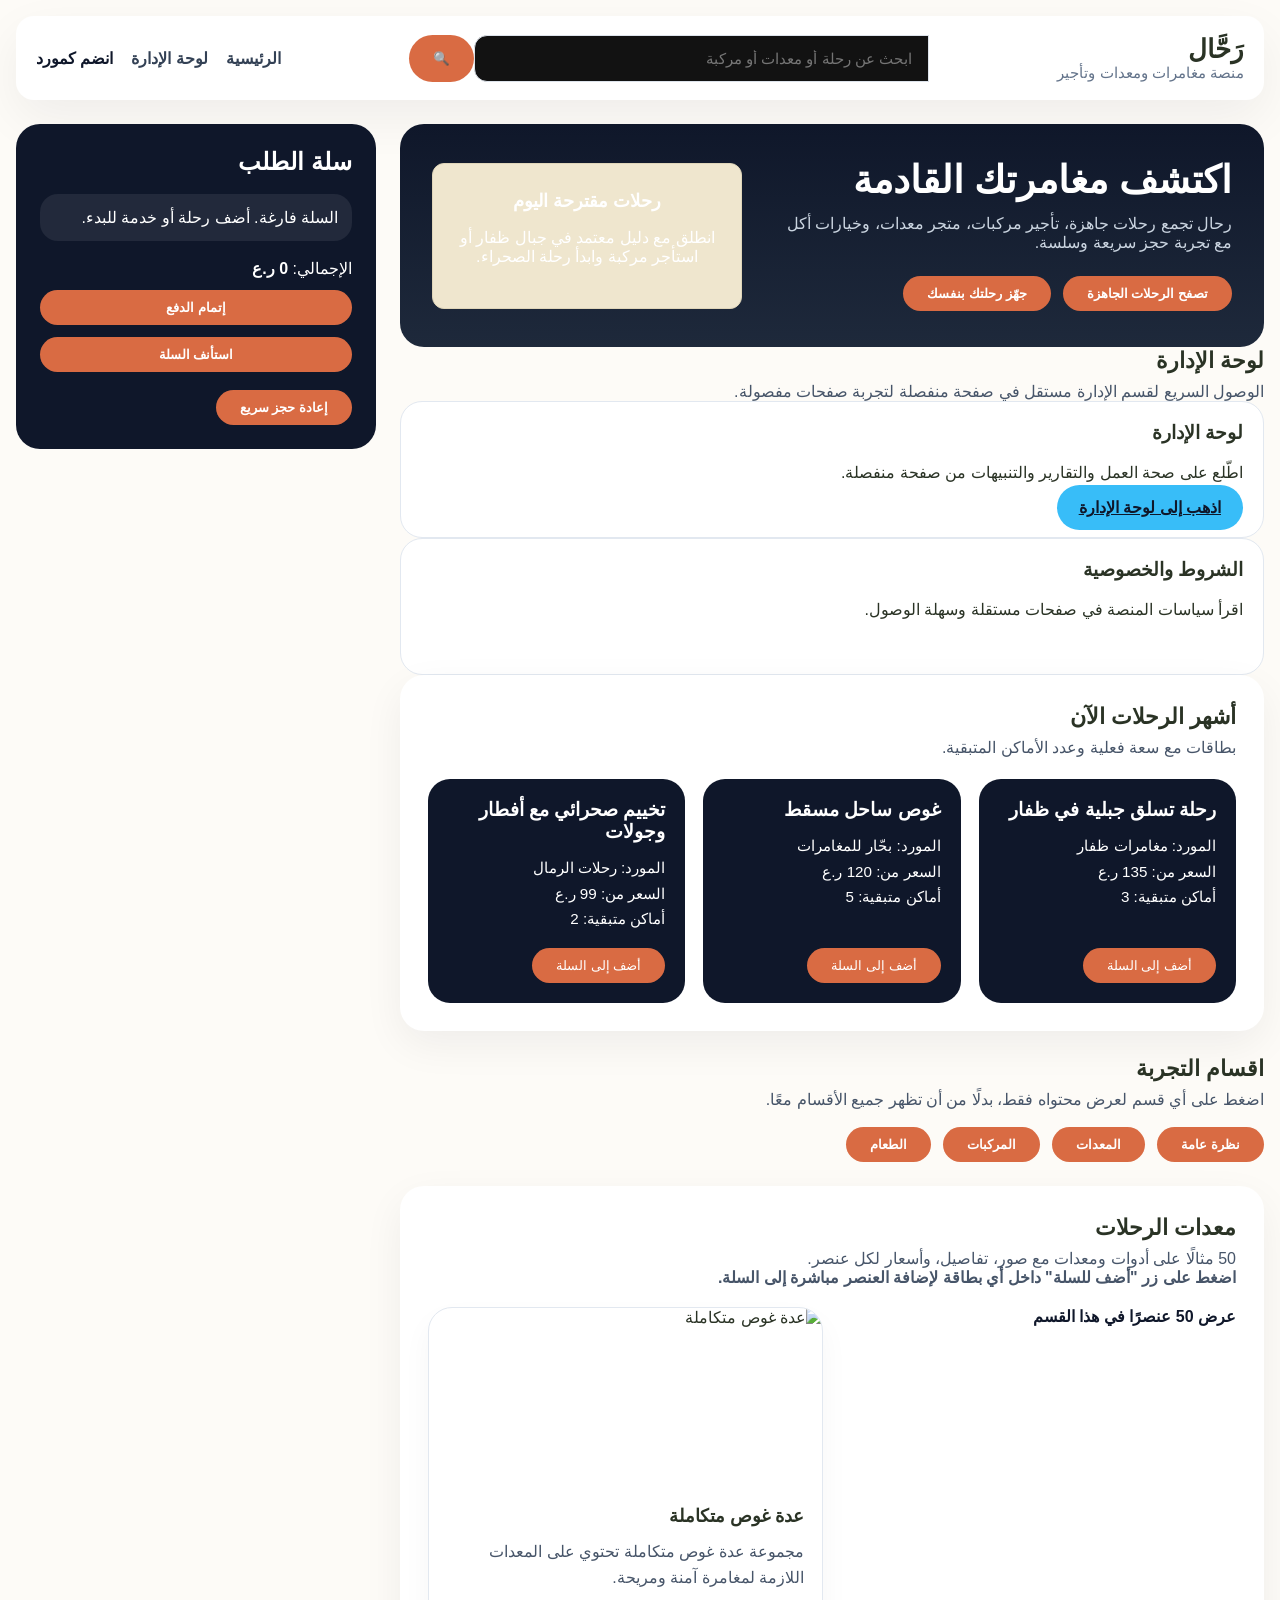
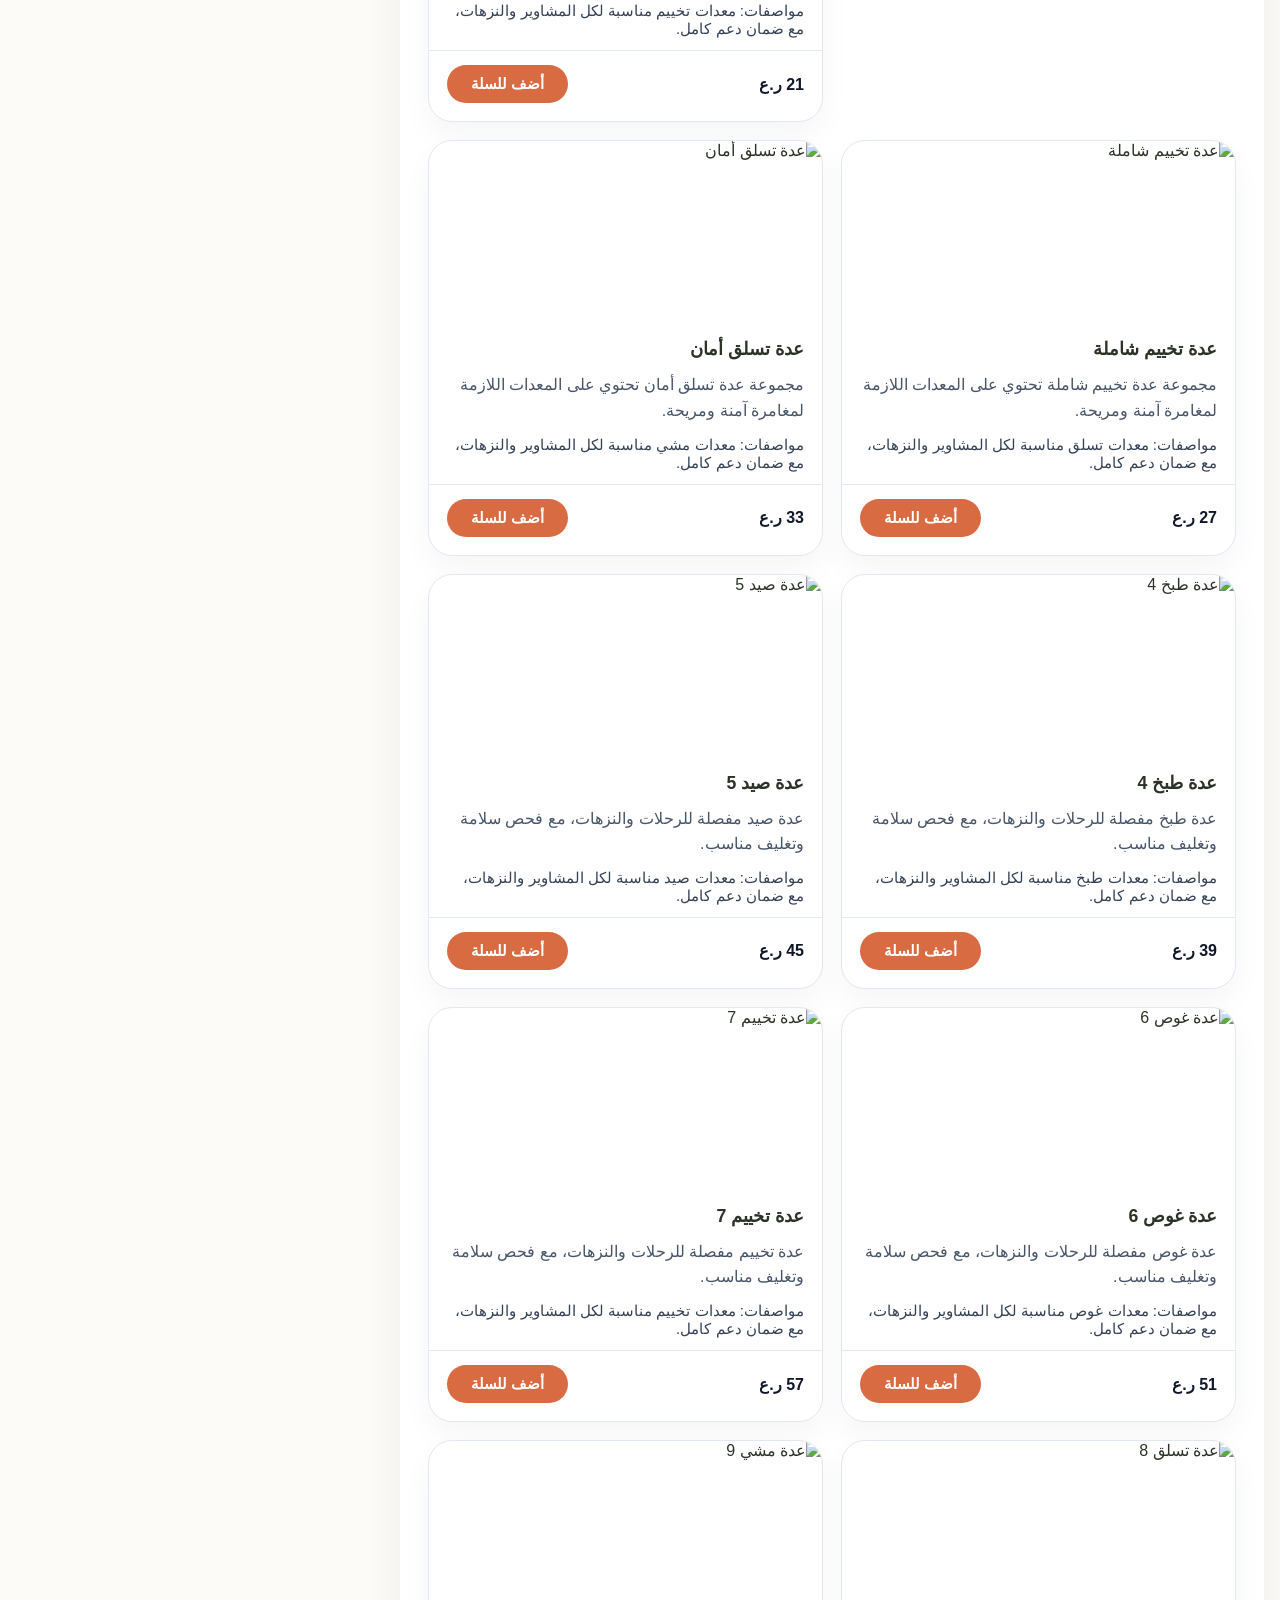
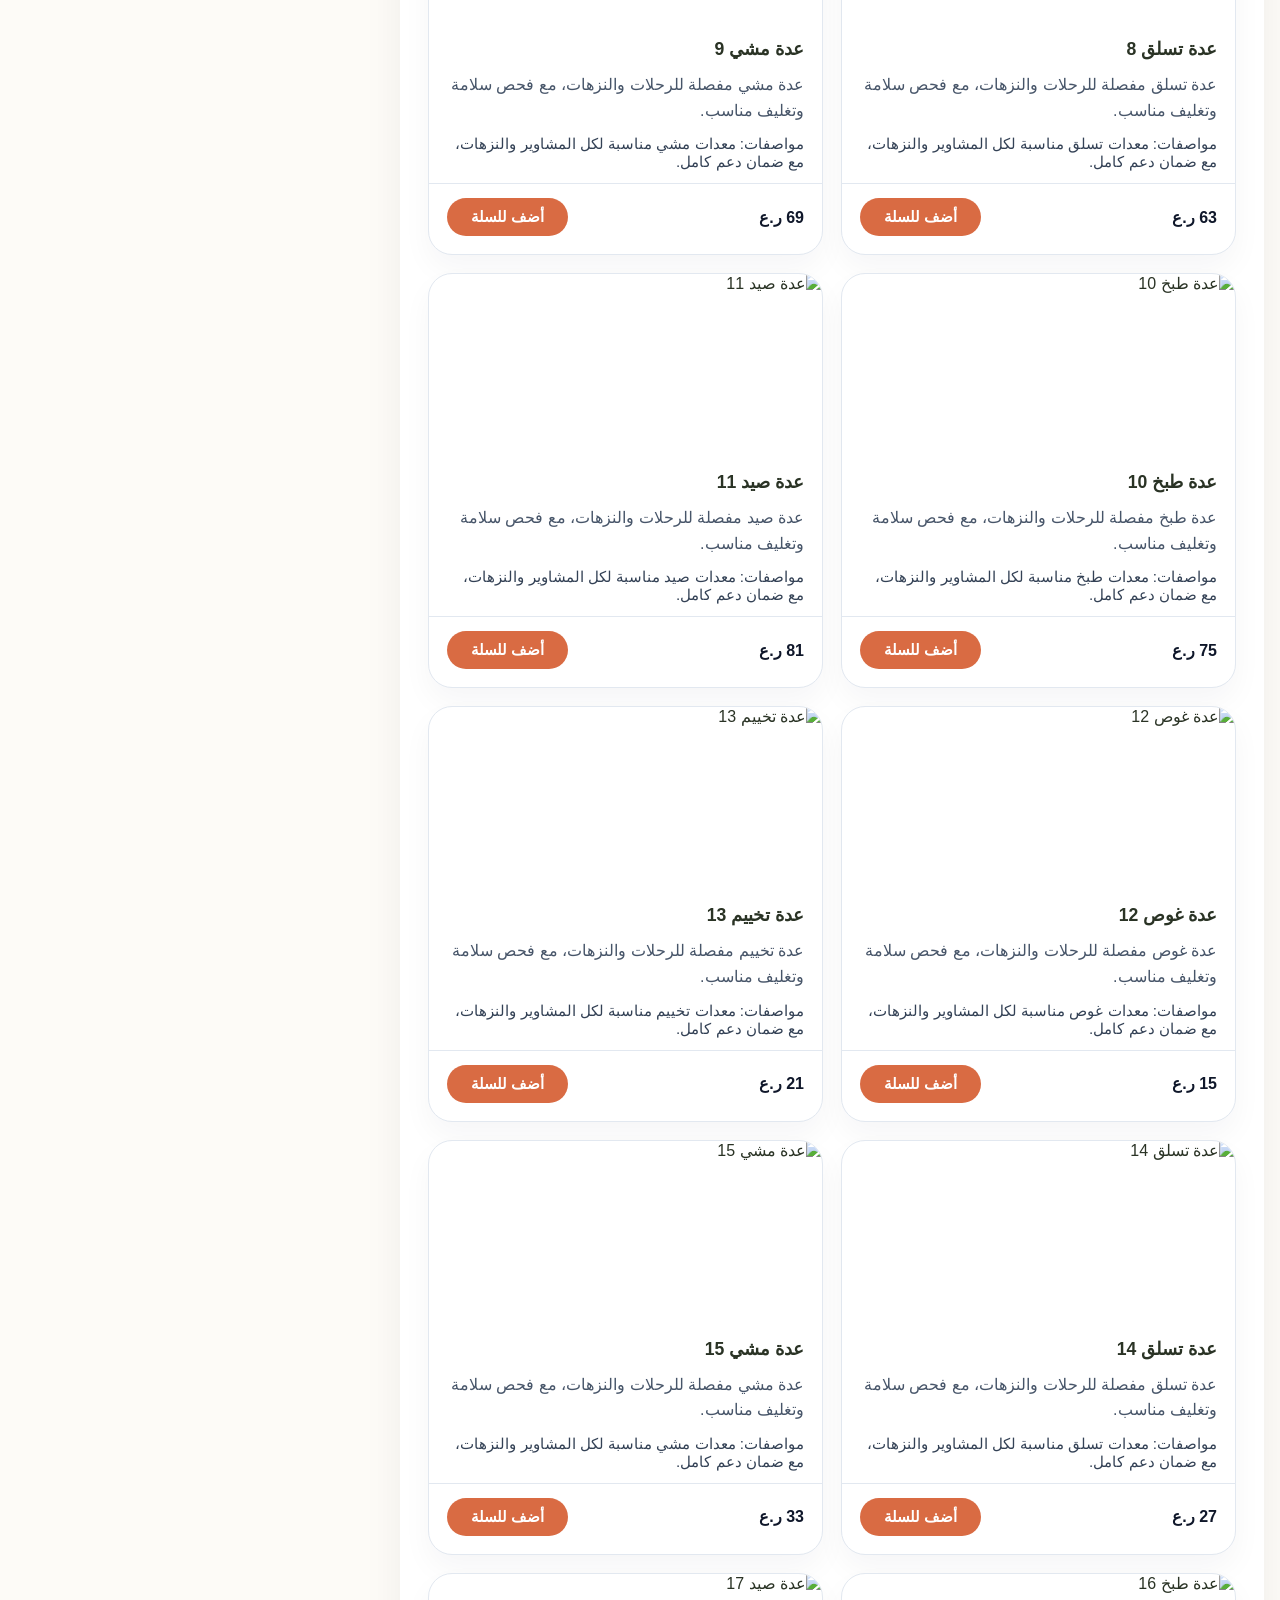
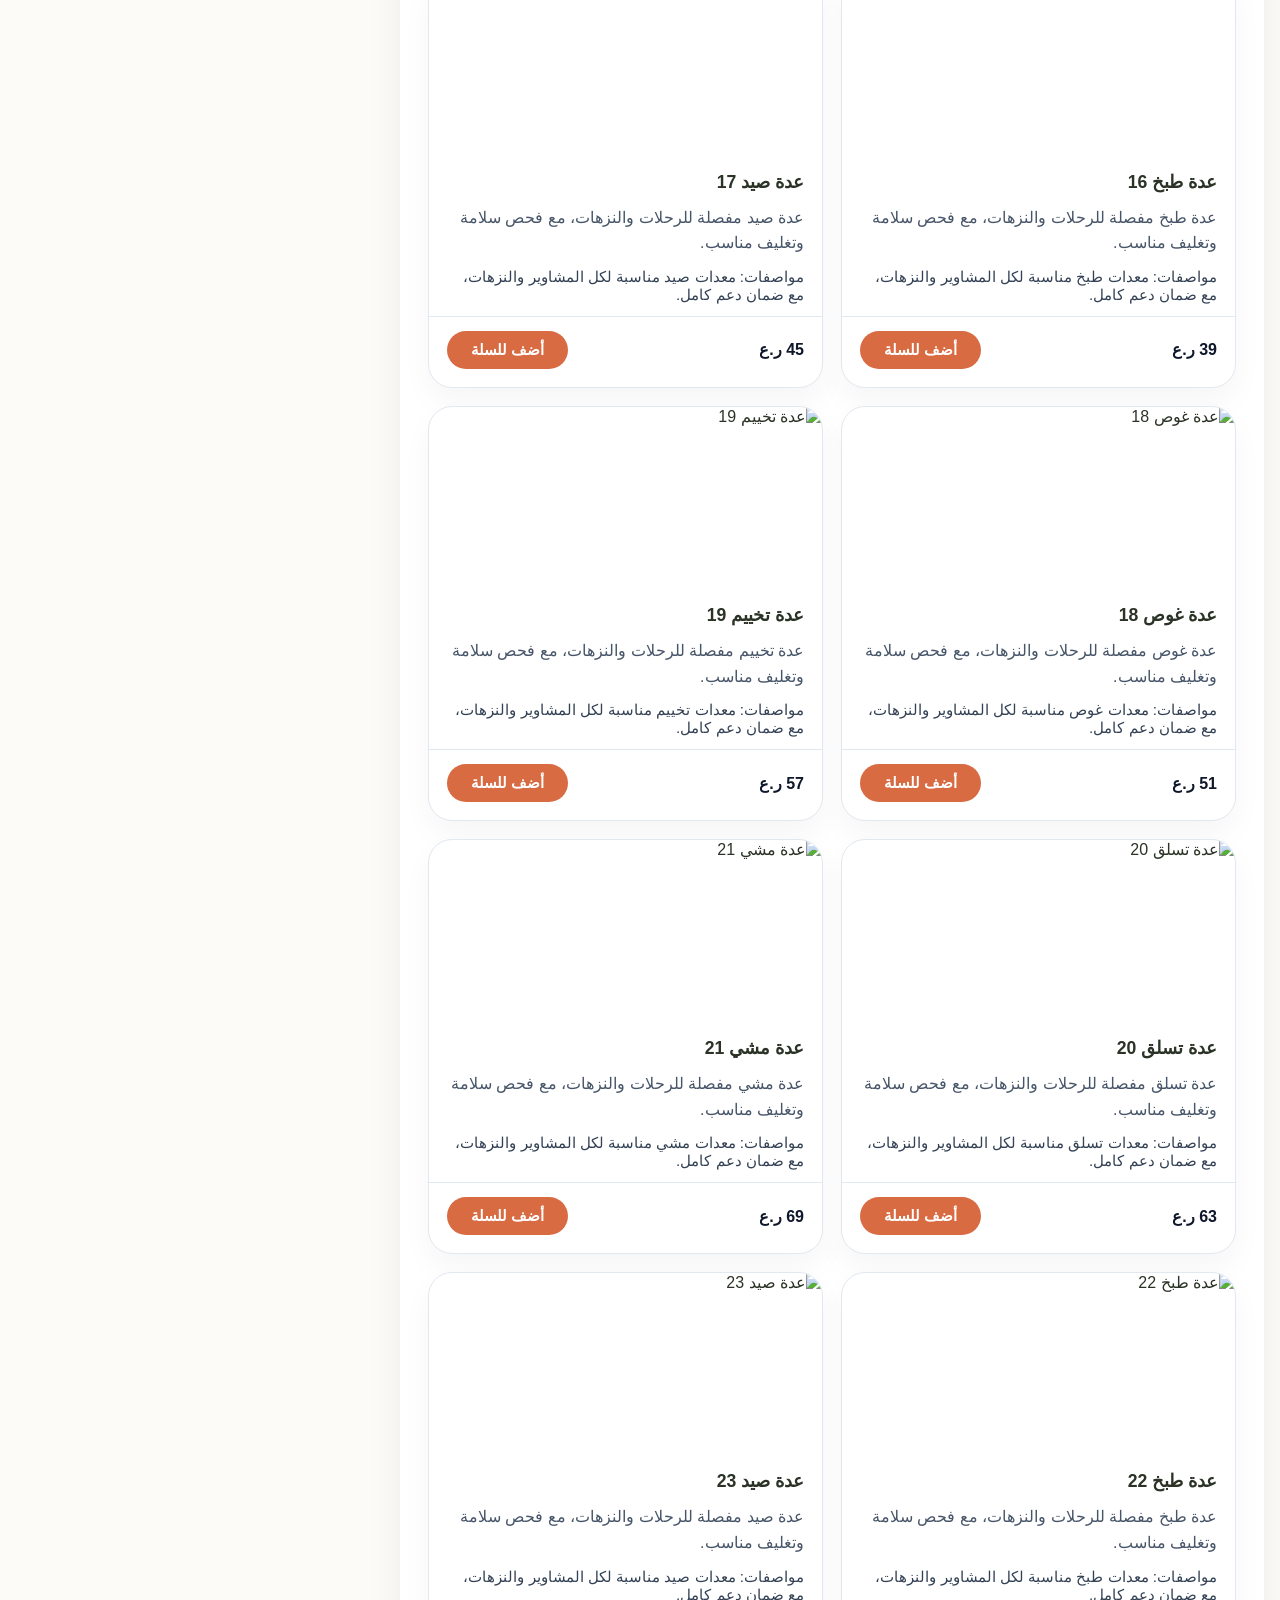
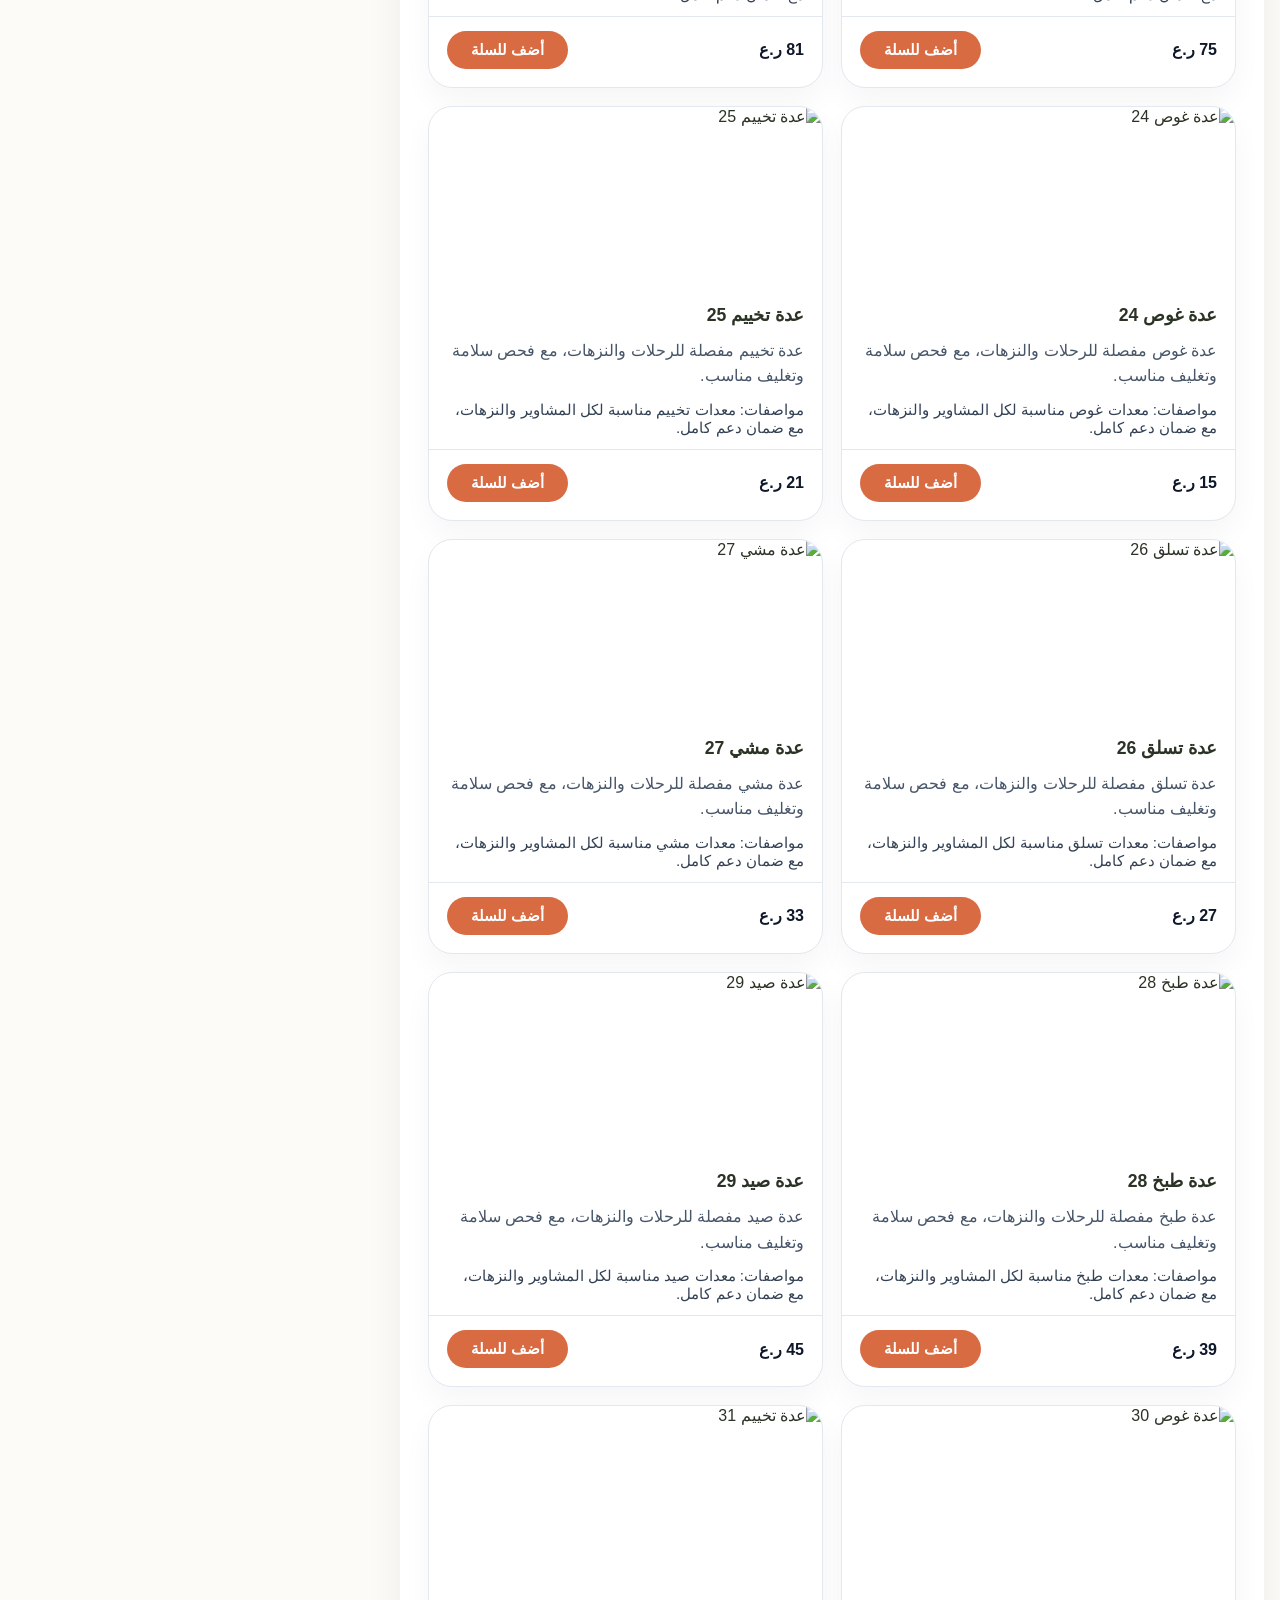
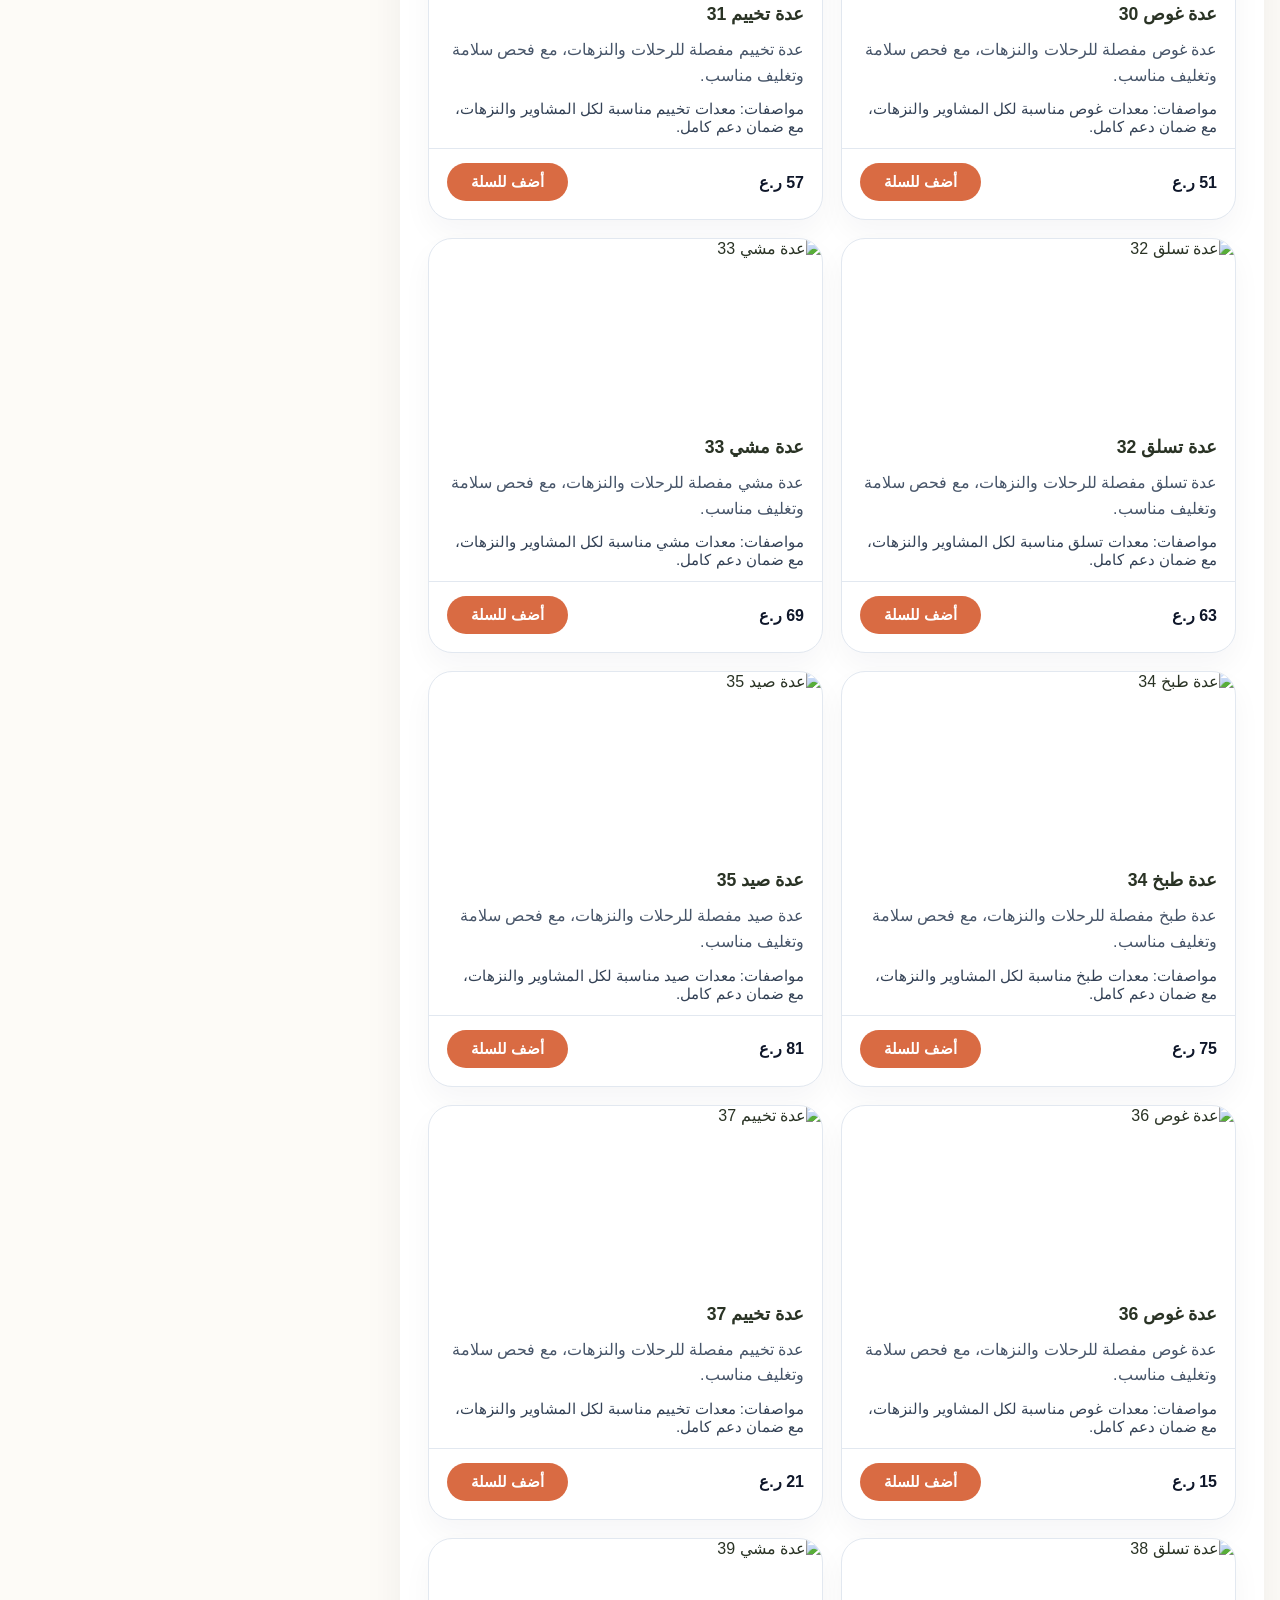
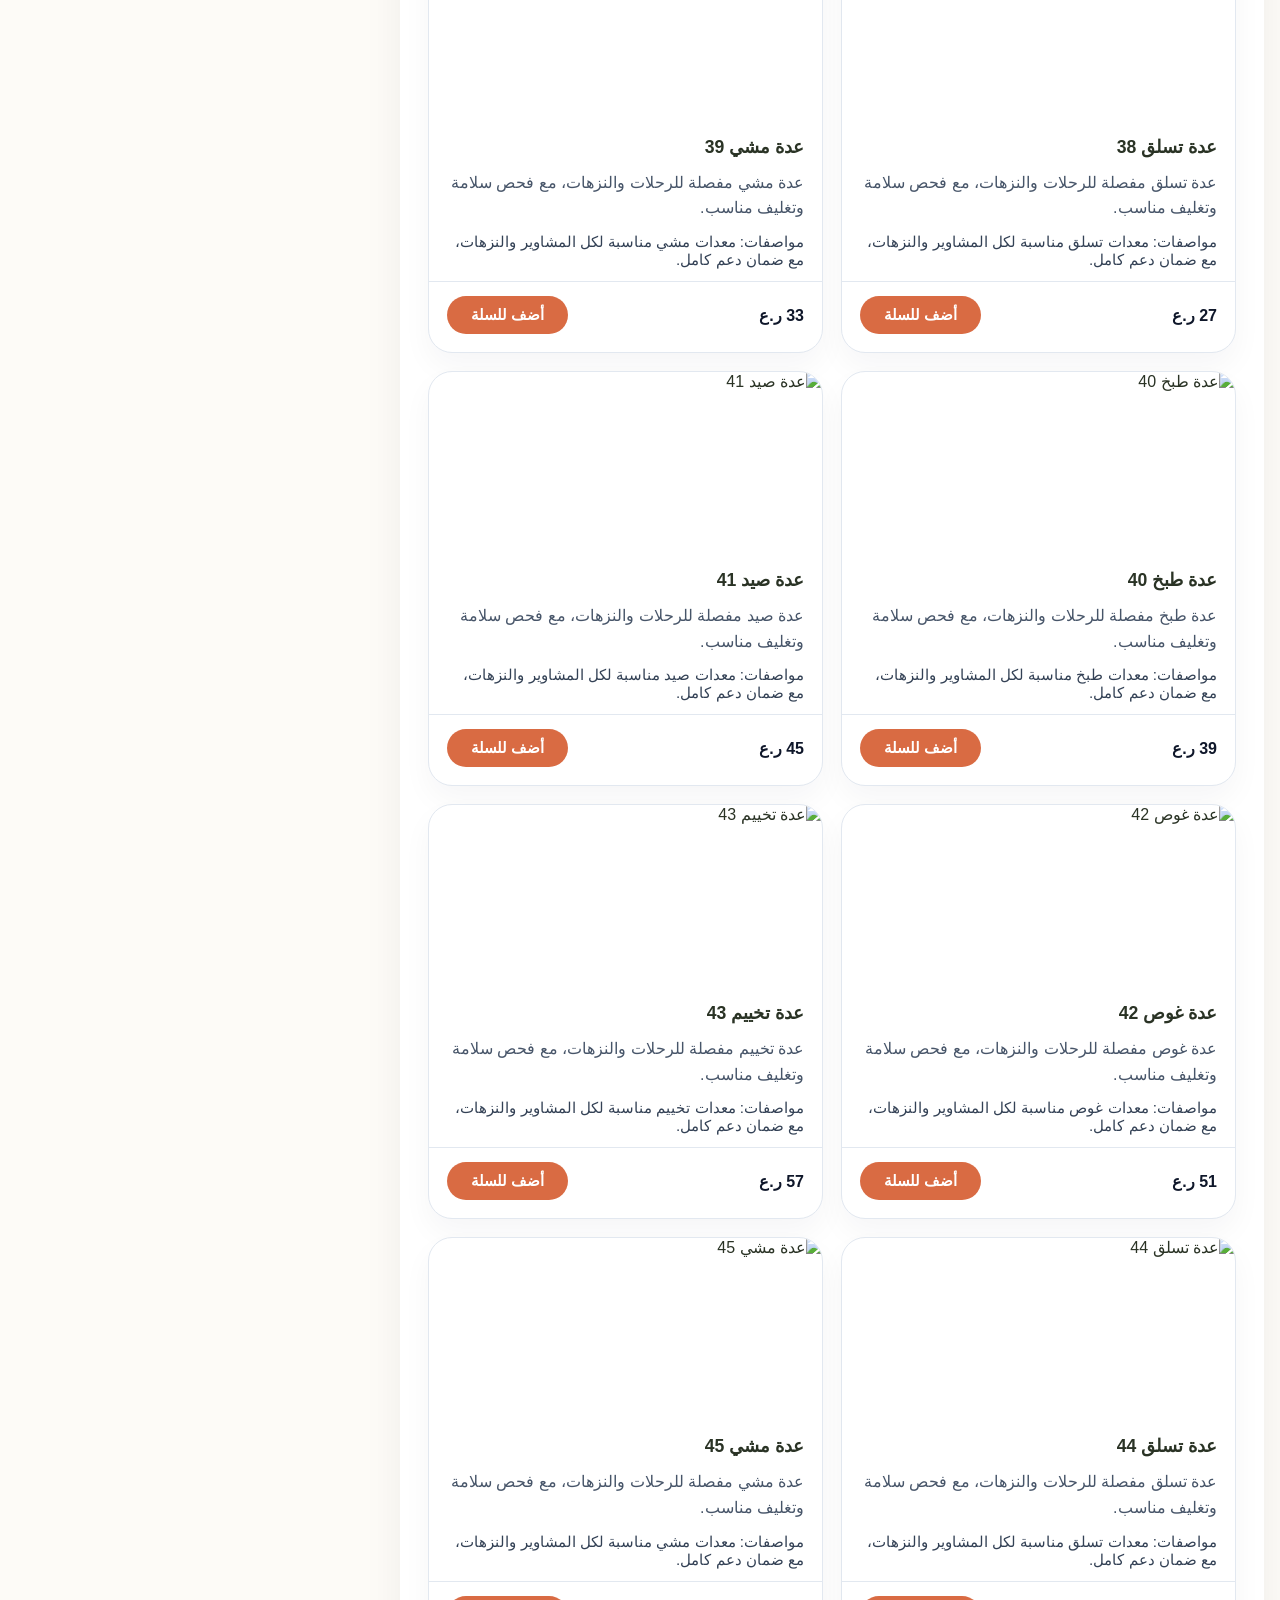
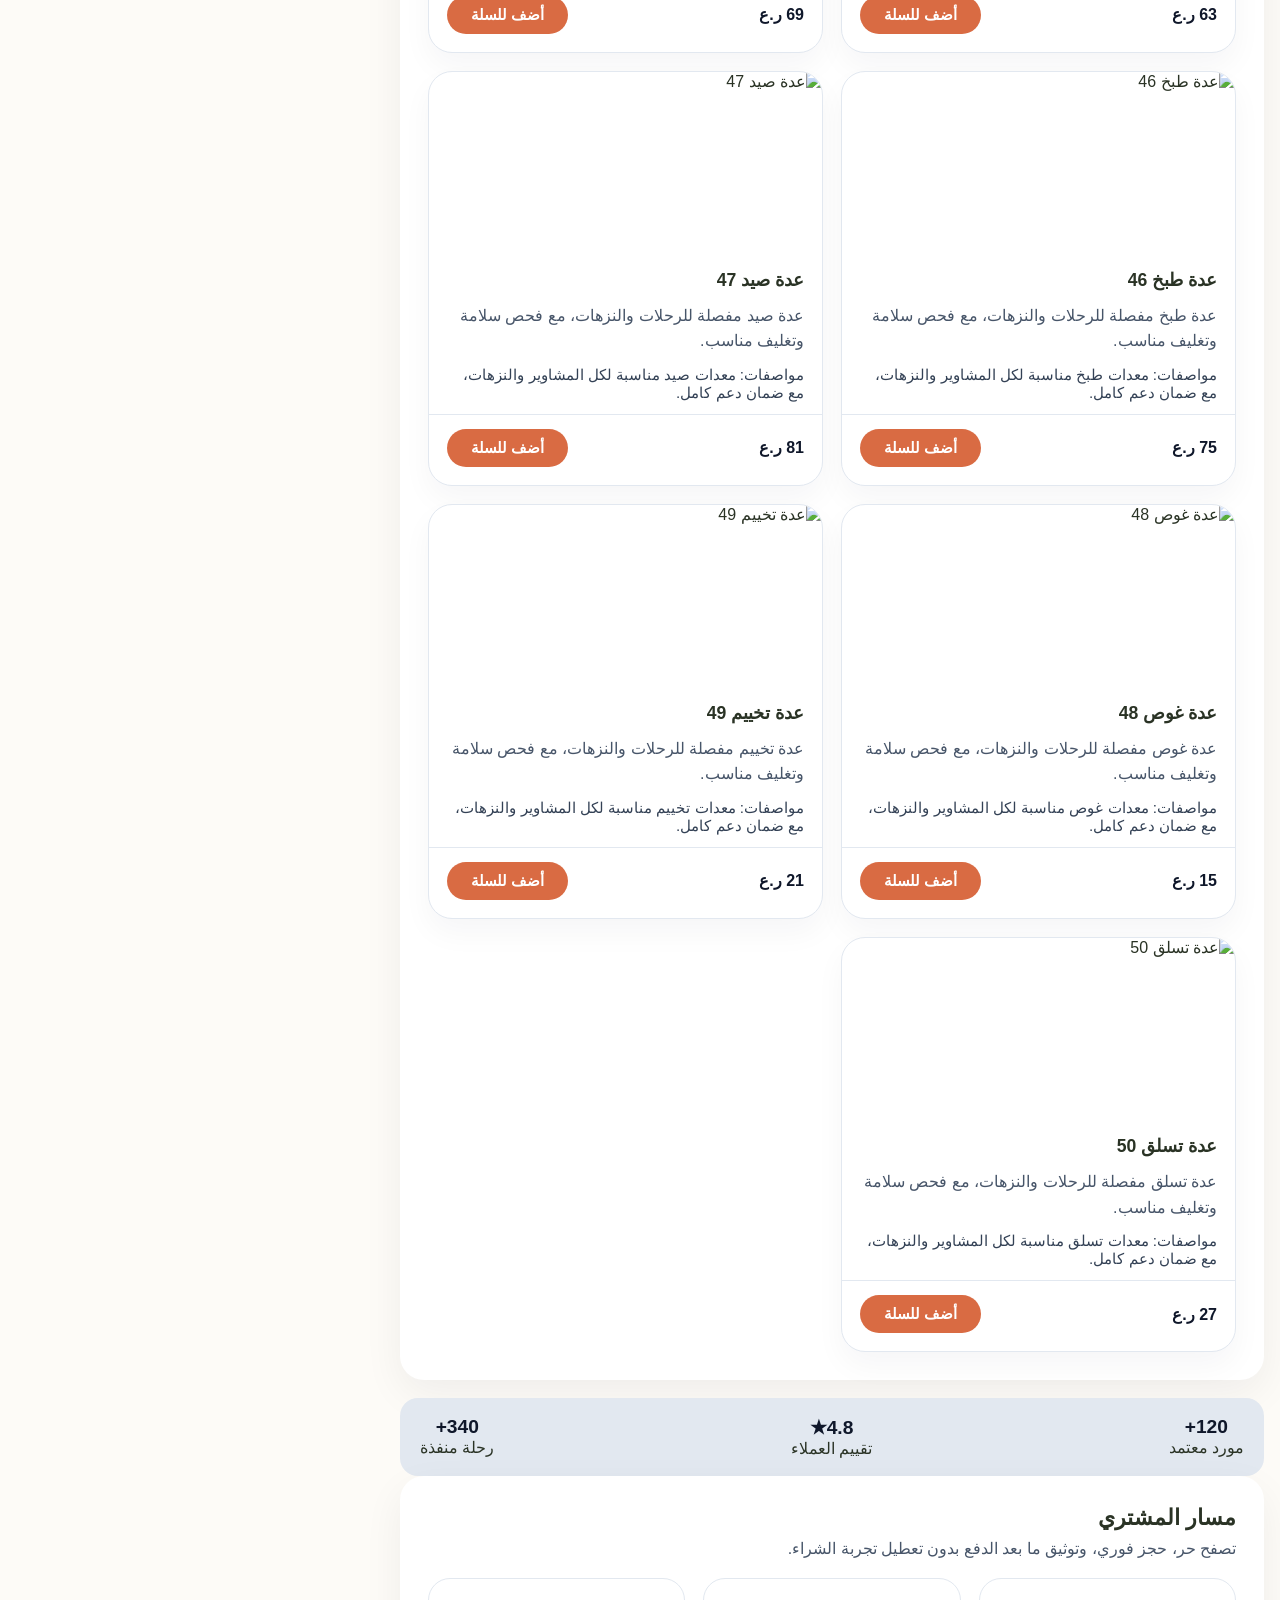
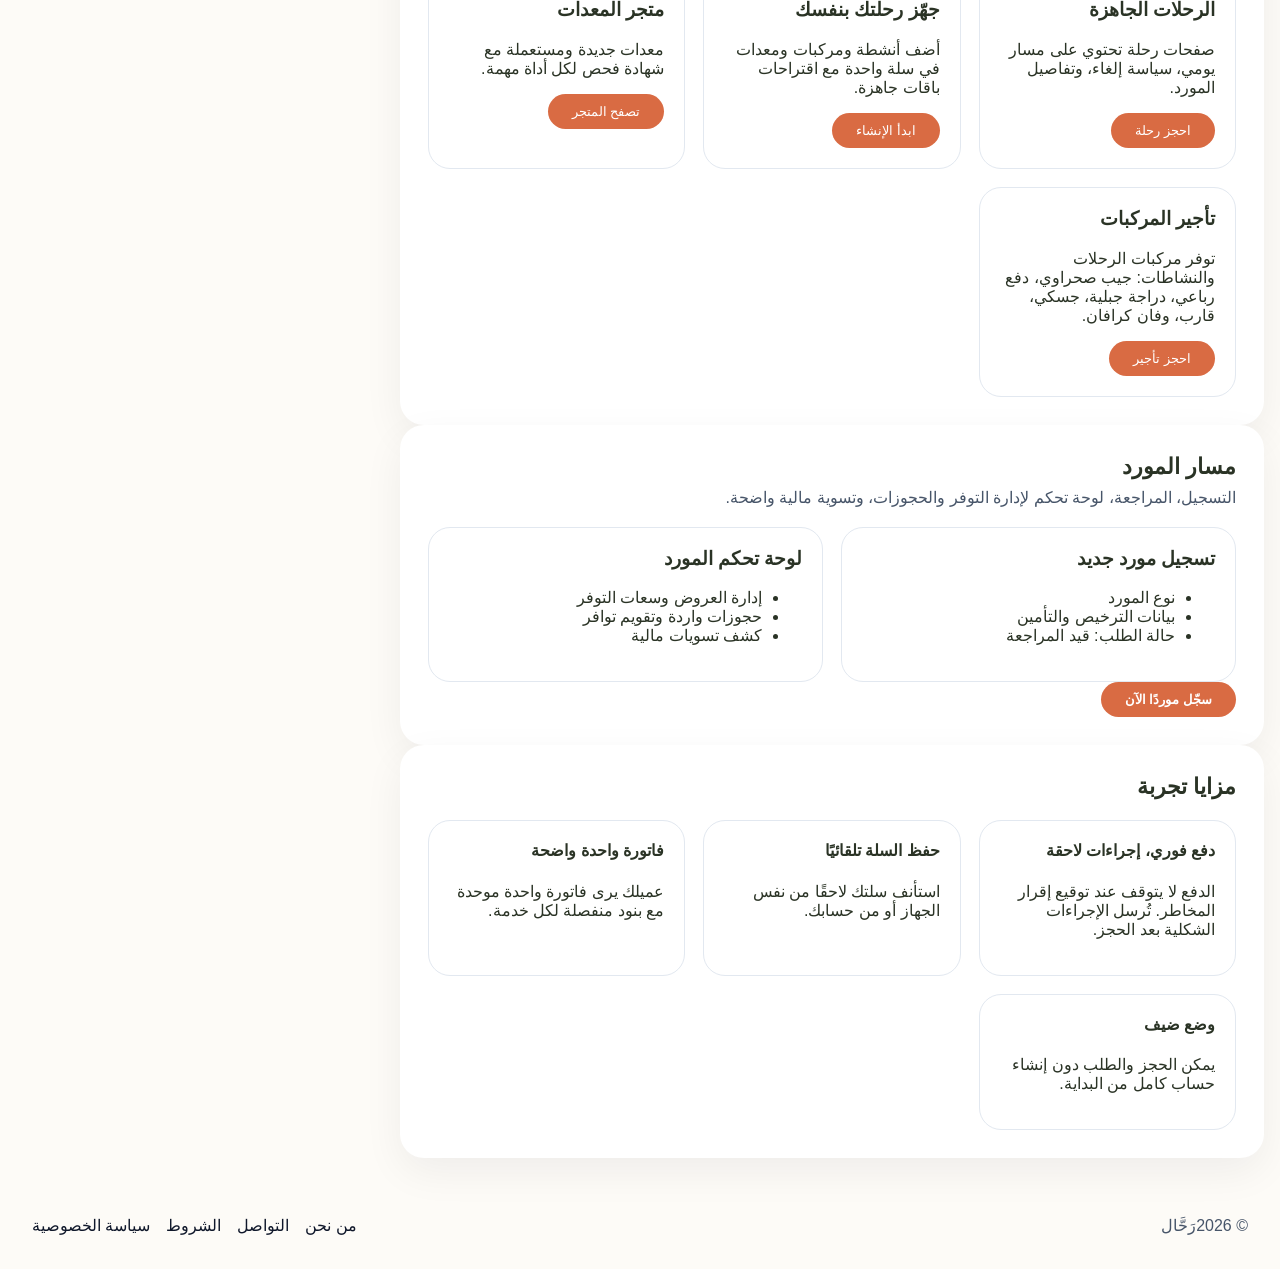
==== commit f7601ee8: "updat logo" ====
--- a/demo/index.html
+++ b/demo/index.html
@@ -3,14 +3,14 @@
 <head>
   <meta charset="UTF-8">
   <meta name="viewport" content="width=device-width, initial-scale=1.0">
-  <title>رحال - ديمو</title>
+  <title> - رَحَّال ديمو</title>
   <link rel="stylesheet" href="styles.css">
 </head>
 <body>
   <div class="page-shell">
     <header class="topbar">
       <div class="brand">
-        <span class="logo">رحال</span>
+        <span class="logo">رَحَّال</span>
         <span class="tagline">منصة مغامرات ومعدات وتأجير</span>
       </div>
       <form class="search-form" aria-label="بحث موحد">
@@ -106,7 +106,7 @@
             </article>
             <article class="summary-card">
               <h3><a href="about.html">من نحن</a></h3>
-              <p>صفحة تعريفية بمهمة رحال، رؤيتها وقيمها.</p>
+              <p>صفحة تعريفية بمهمةرَحَّال، رؤيتها وقيمها.</p>
             </article>
             <article class="summary-card">
               <h3><a href="contact.html">التواصل</a></h3>
@@ -240,7 +240,7 @@
 
       <section class="booking-highlights">
         <header class="section-header">
-          <h2>مزايا تجربة رحال</h2>
+          <h2>مزايا تجربة </h2>
         </header>
         <div class="highlights-grid">
           <div class="highlight-card">
@@ -277,7 +277,7 @@
     </aside>
 
     <footer class="page-footer">
-      <div>© 2026 رحال</div>
+      <div>© 2026رَحَّال</div>
       <div class="footer-links">
         <a href="about.html">من نحن</a>
         <a href="contact.html">التواصل</a>
--- a/demo/styles.css
+++ b/demo/styles.css
@@ -728,3 +728,31 @@
     width: 100%;
   }
 }
+/* كود الألوان الجديد لمنصة رَحَال */
+:root {
+    --primary-orange: #D96B43;
+    --warm-beige: #EFE6CE;
+    --dark-olive: #2A3325;
+    --bg-light: #FDFBF7;
+}
+
+body {
+    background-color: var(--bg-light) !important;
+    color: var(--dark-olive) !important;
+}
+
+/* تنسيق الأزرار الأساسية */
+.btn-primary, .button, button, input[type="submit"] {
+    background-color: var(--primary-orange) !important;
+    color: #ffffff !important;
+    border-radius: 25px !important;
+    padding: 10px 24px !important;
+    border: none !important;
+}
+
+/* تنسيق بطاقات الرحلات وسلة الطلبات والواجهات الجانبية */
+.card, .cart-box, .sidebar, .preview-box, [class*="box"] {
+    background-color: var(--warm-beige) !important;
+    border: 1px solid #DFD5B9 !important;
+    border-radius: 12px !important;
+}
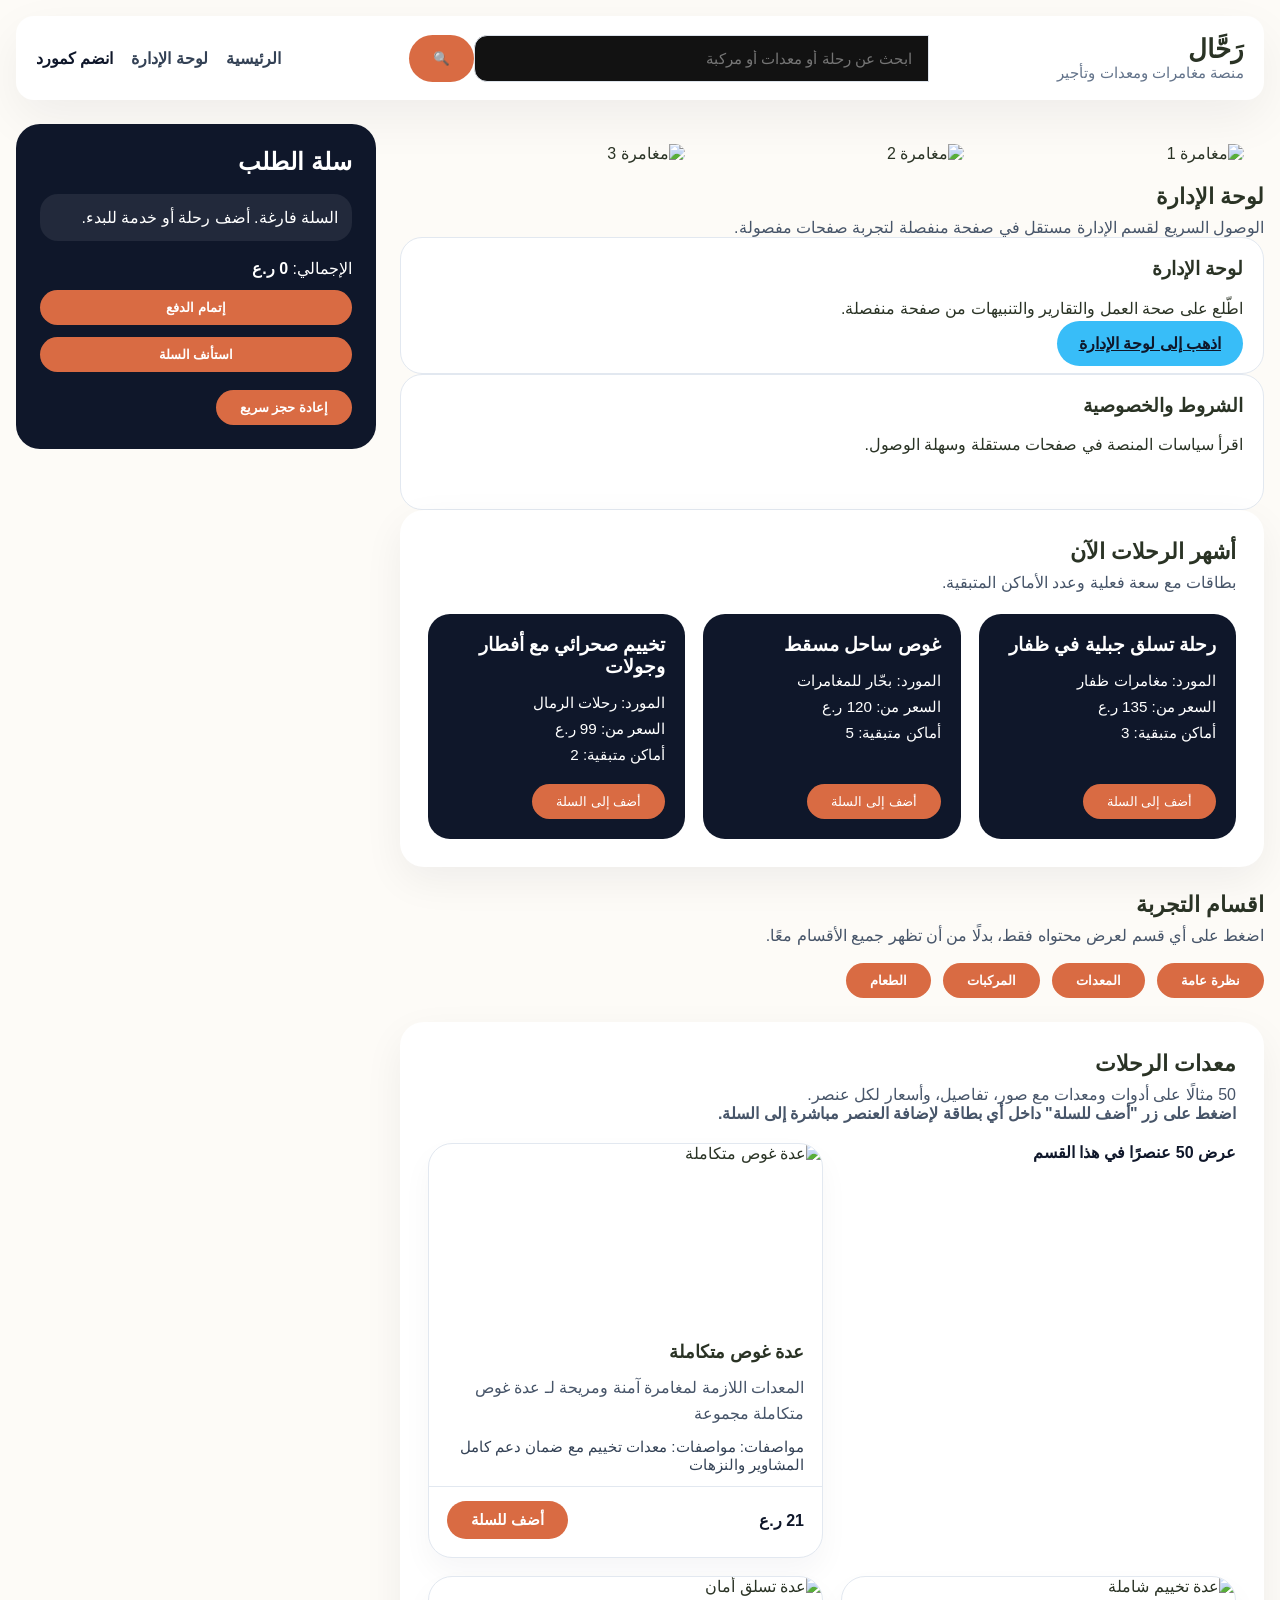
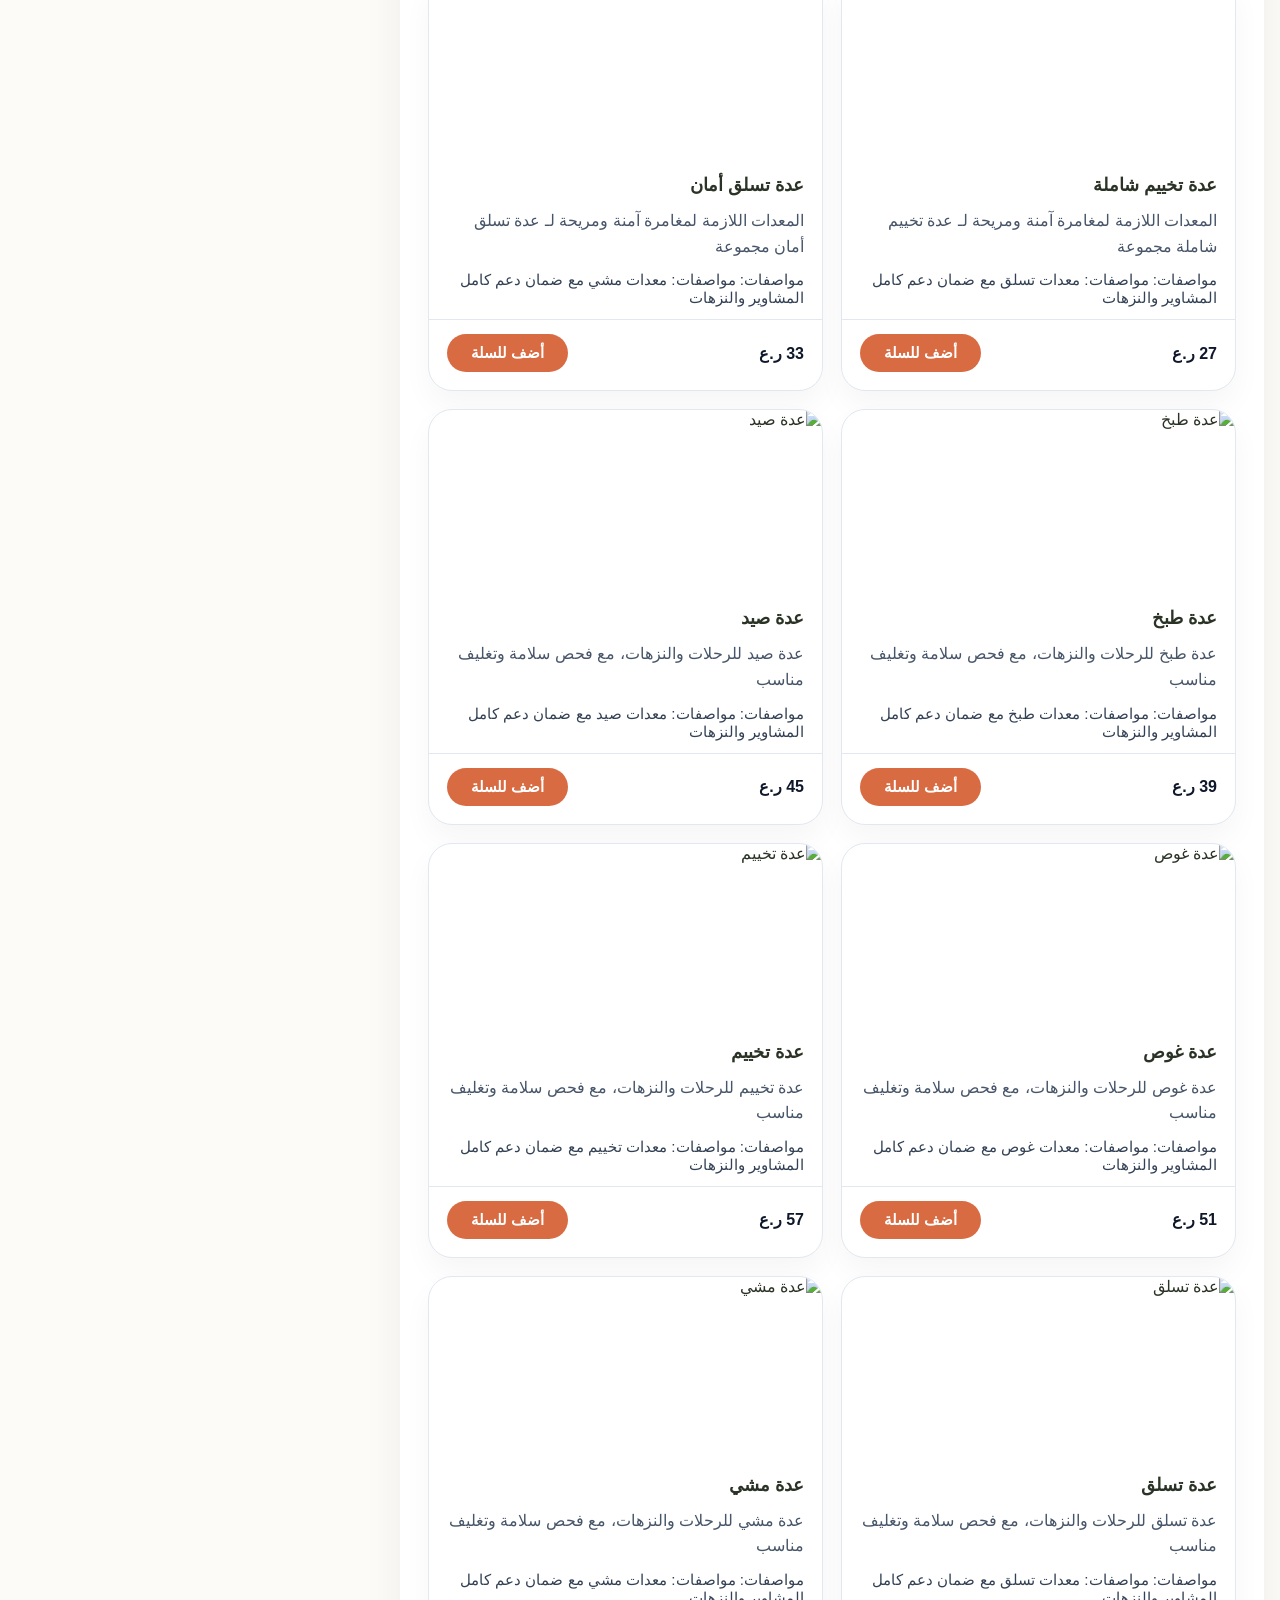
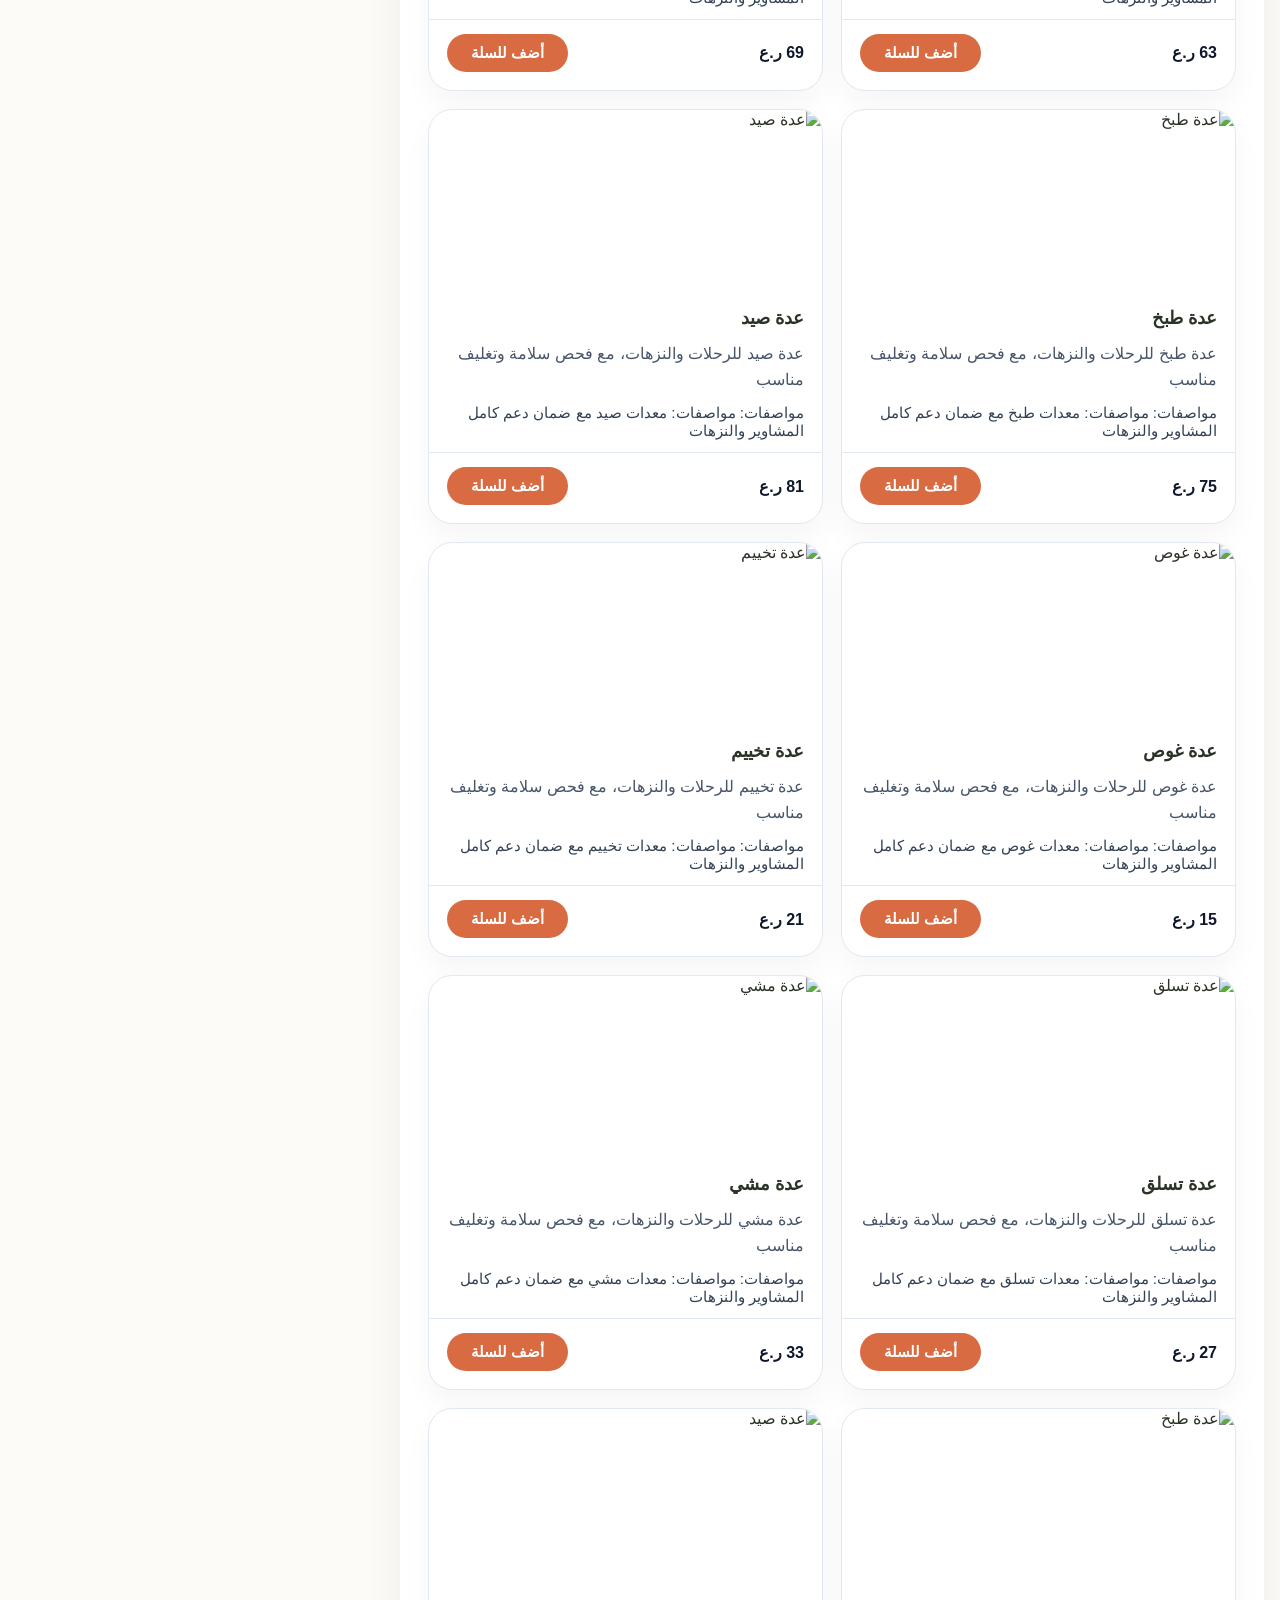
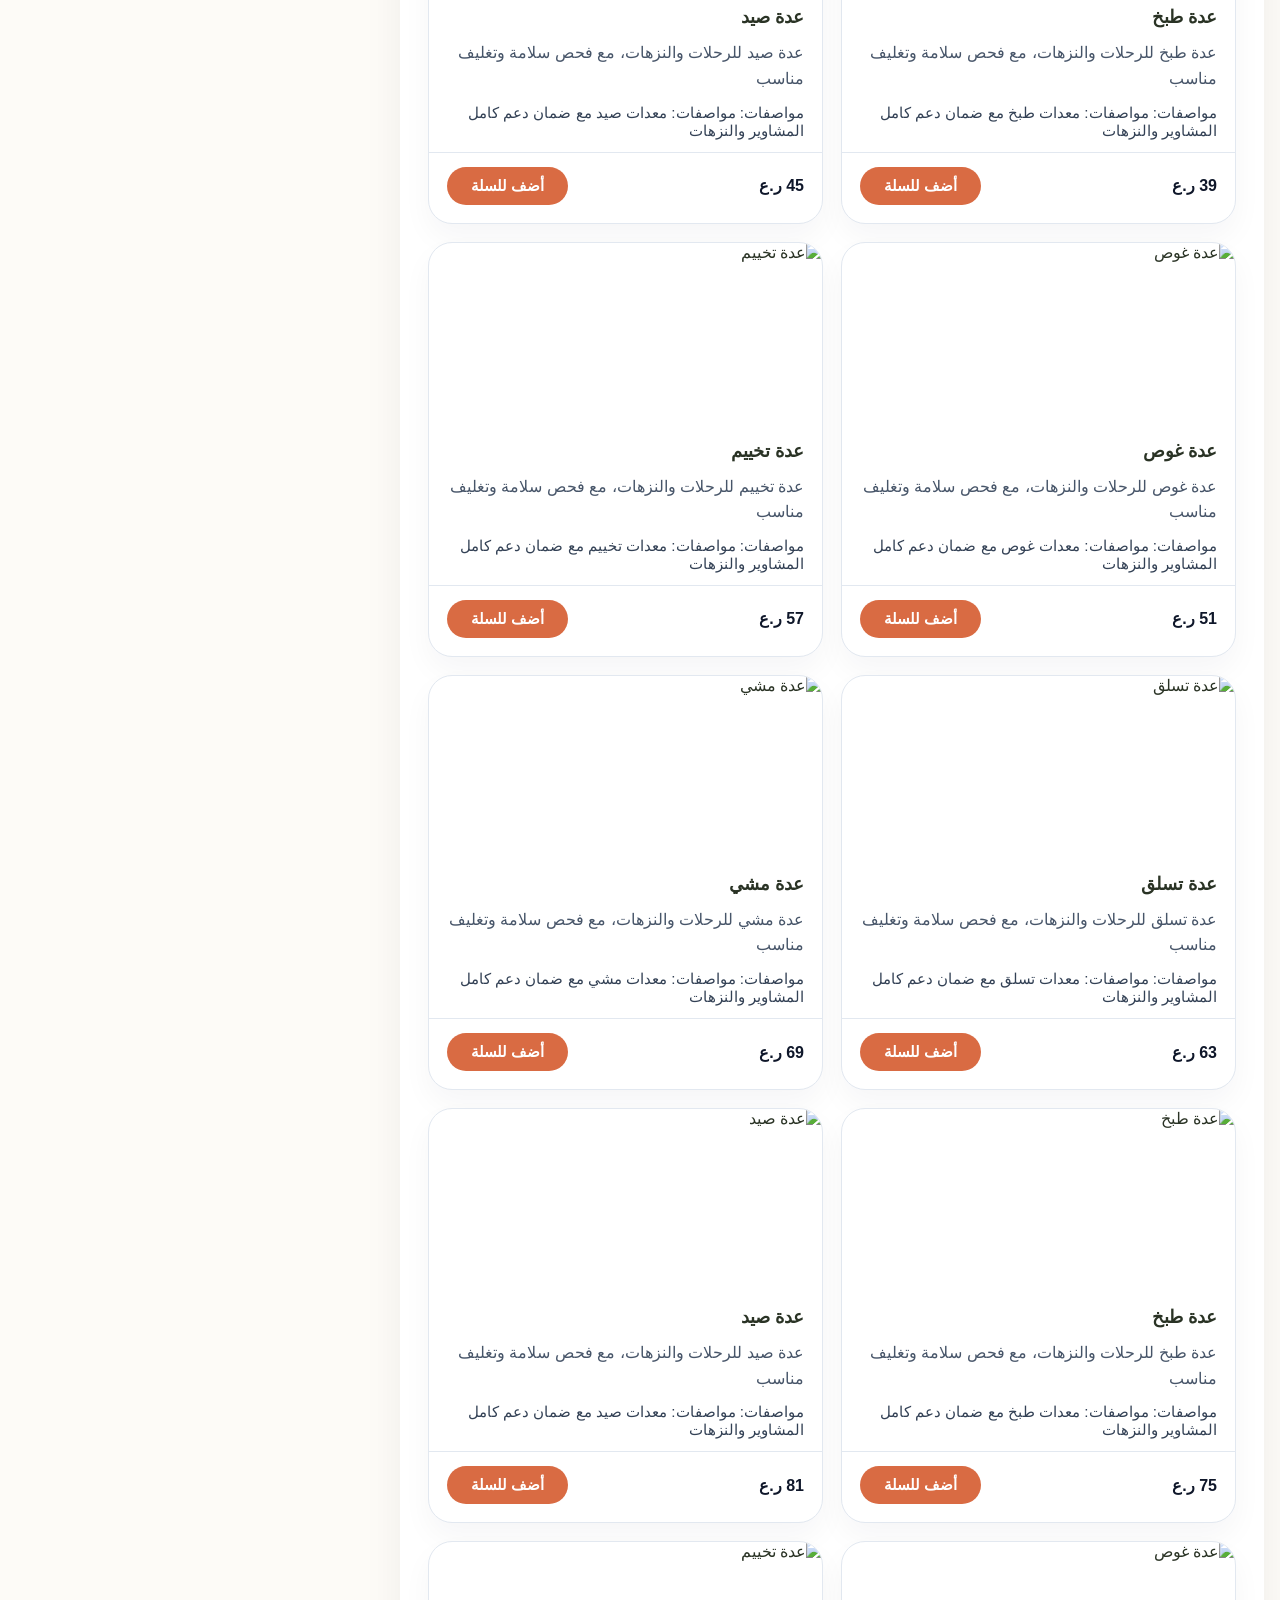
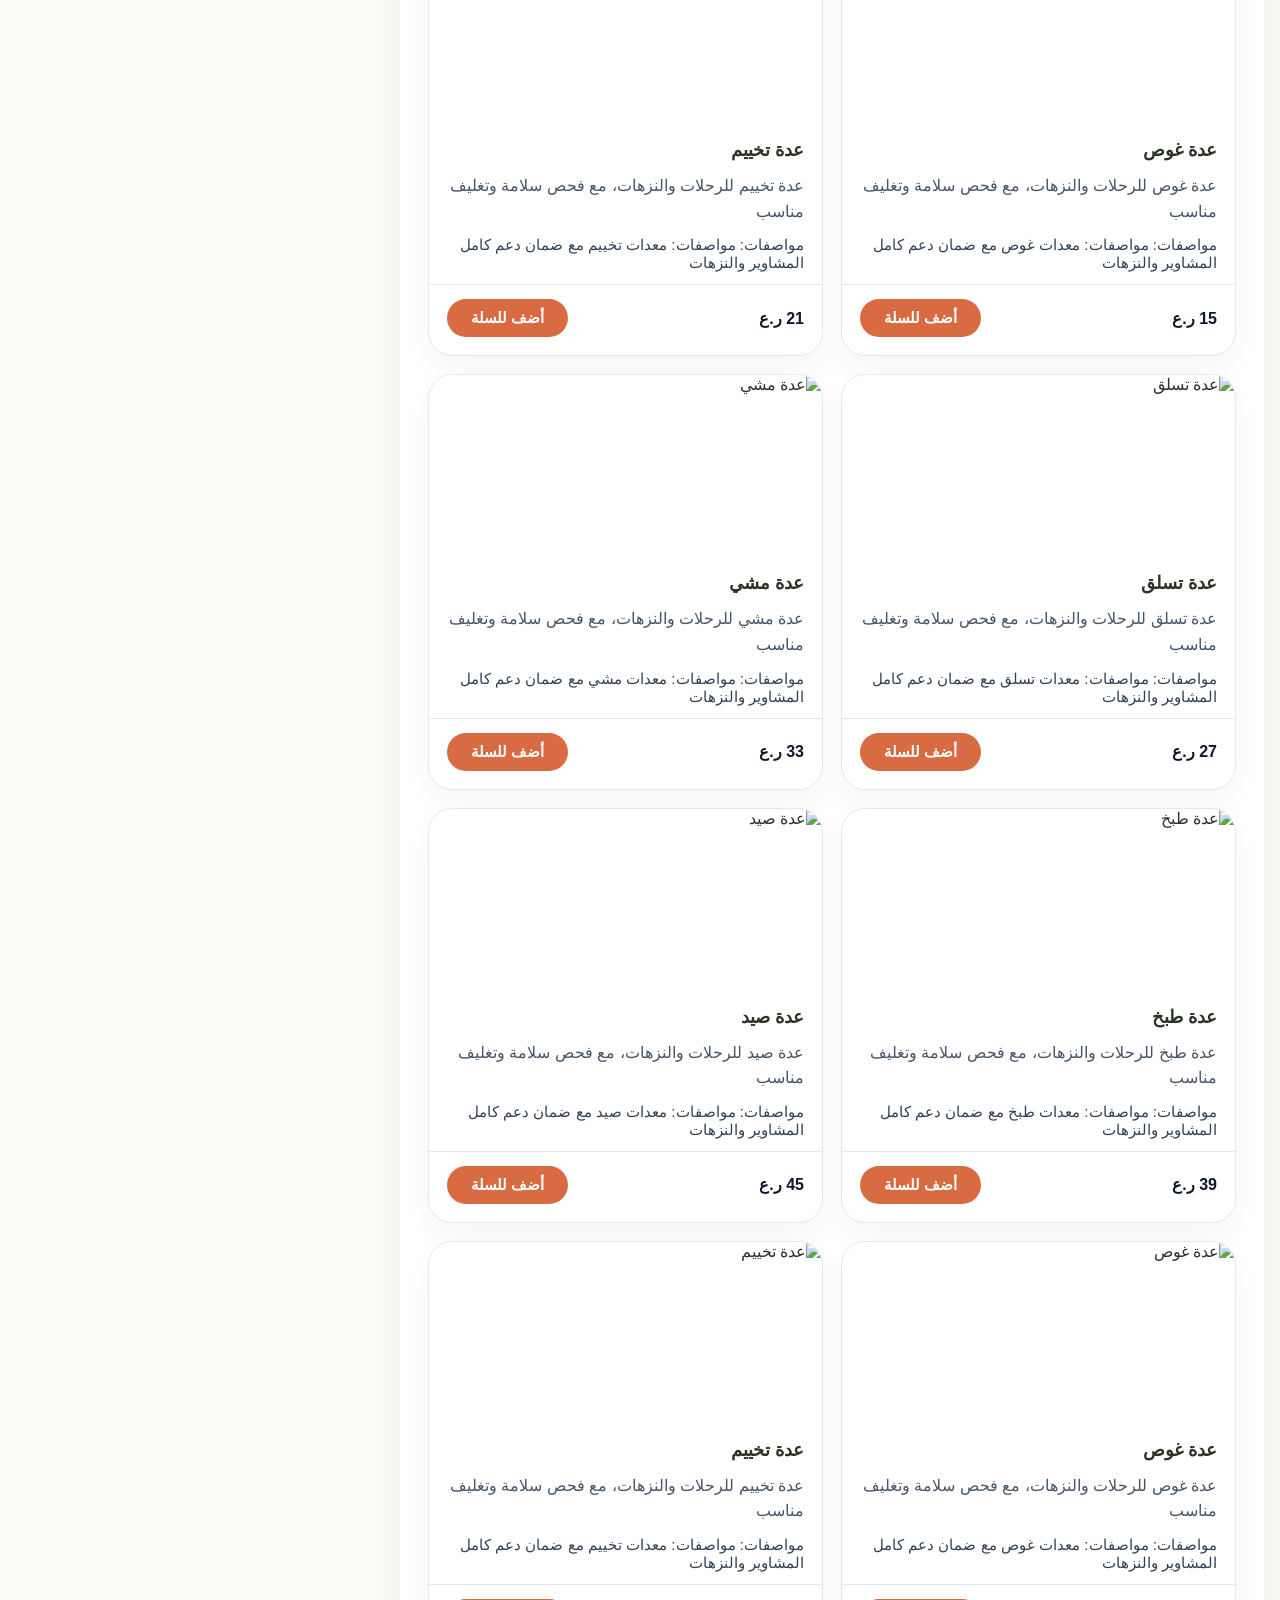
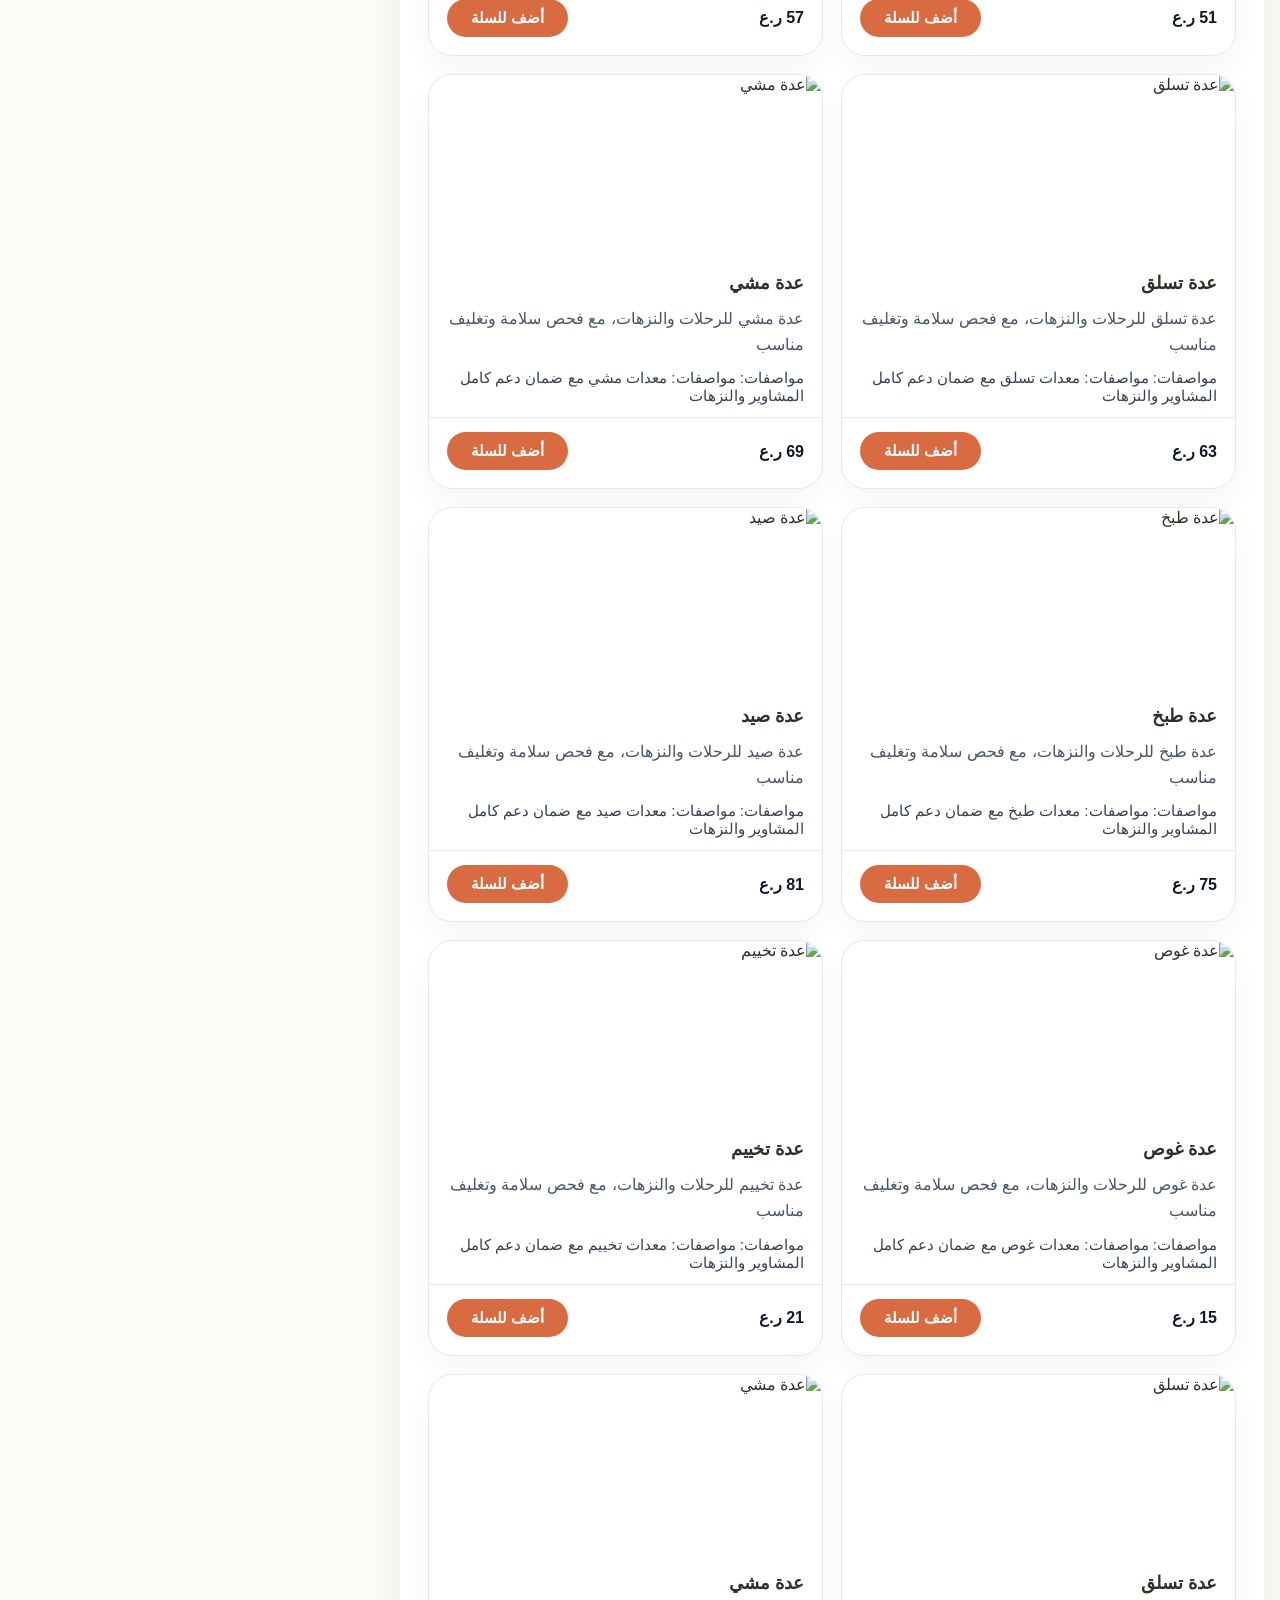
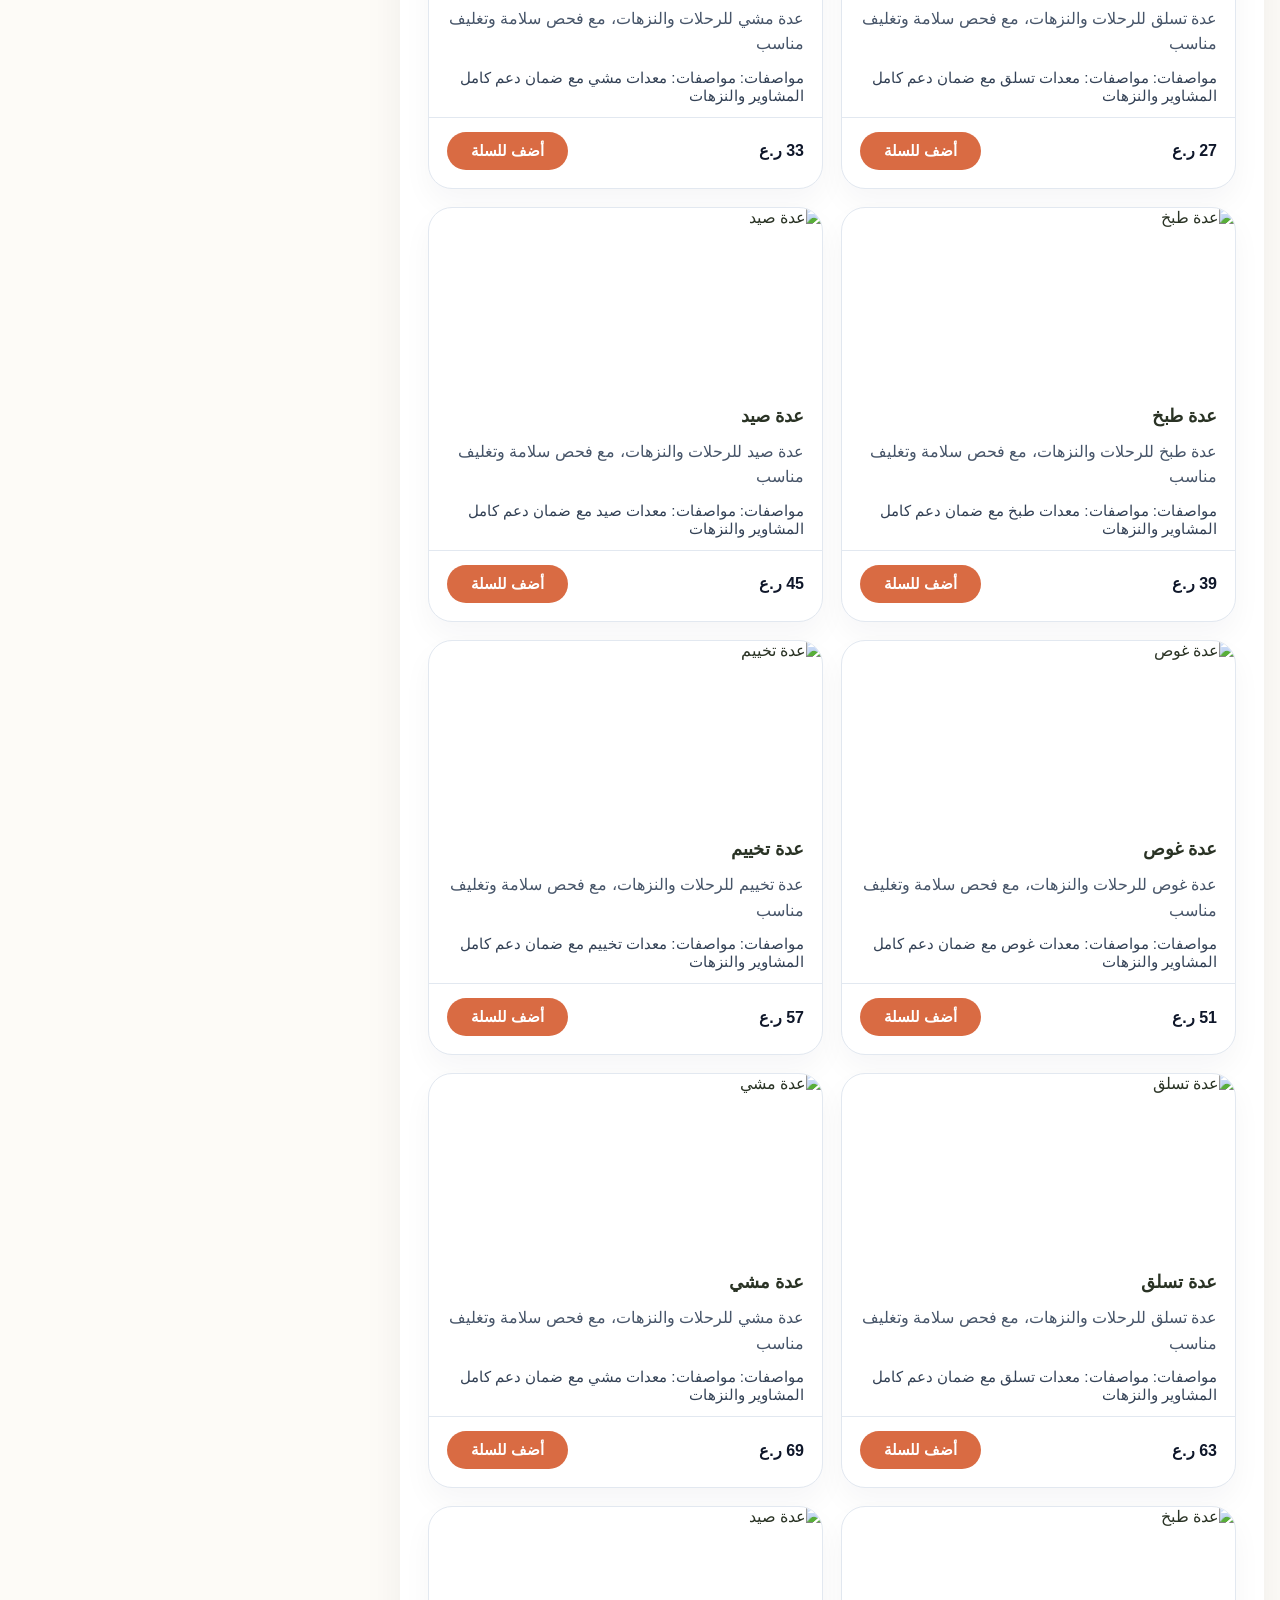
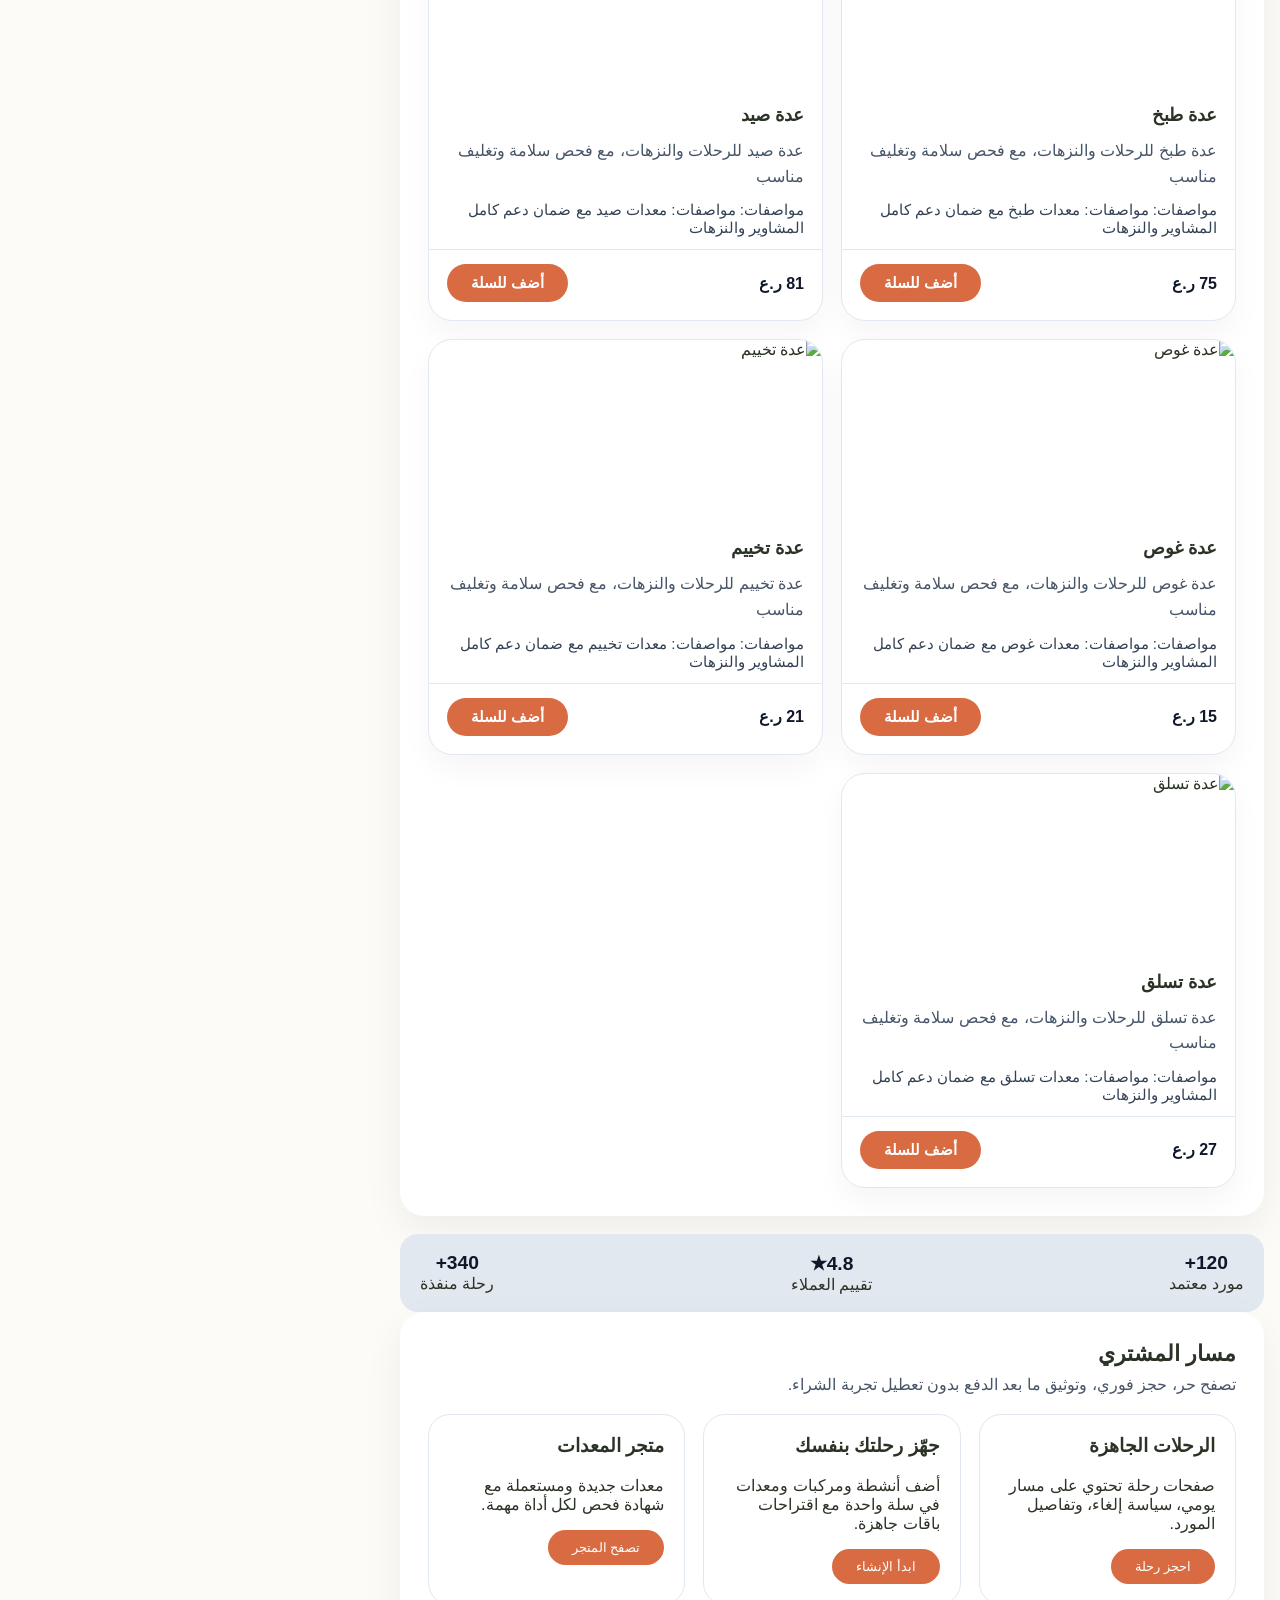
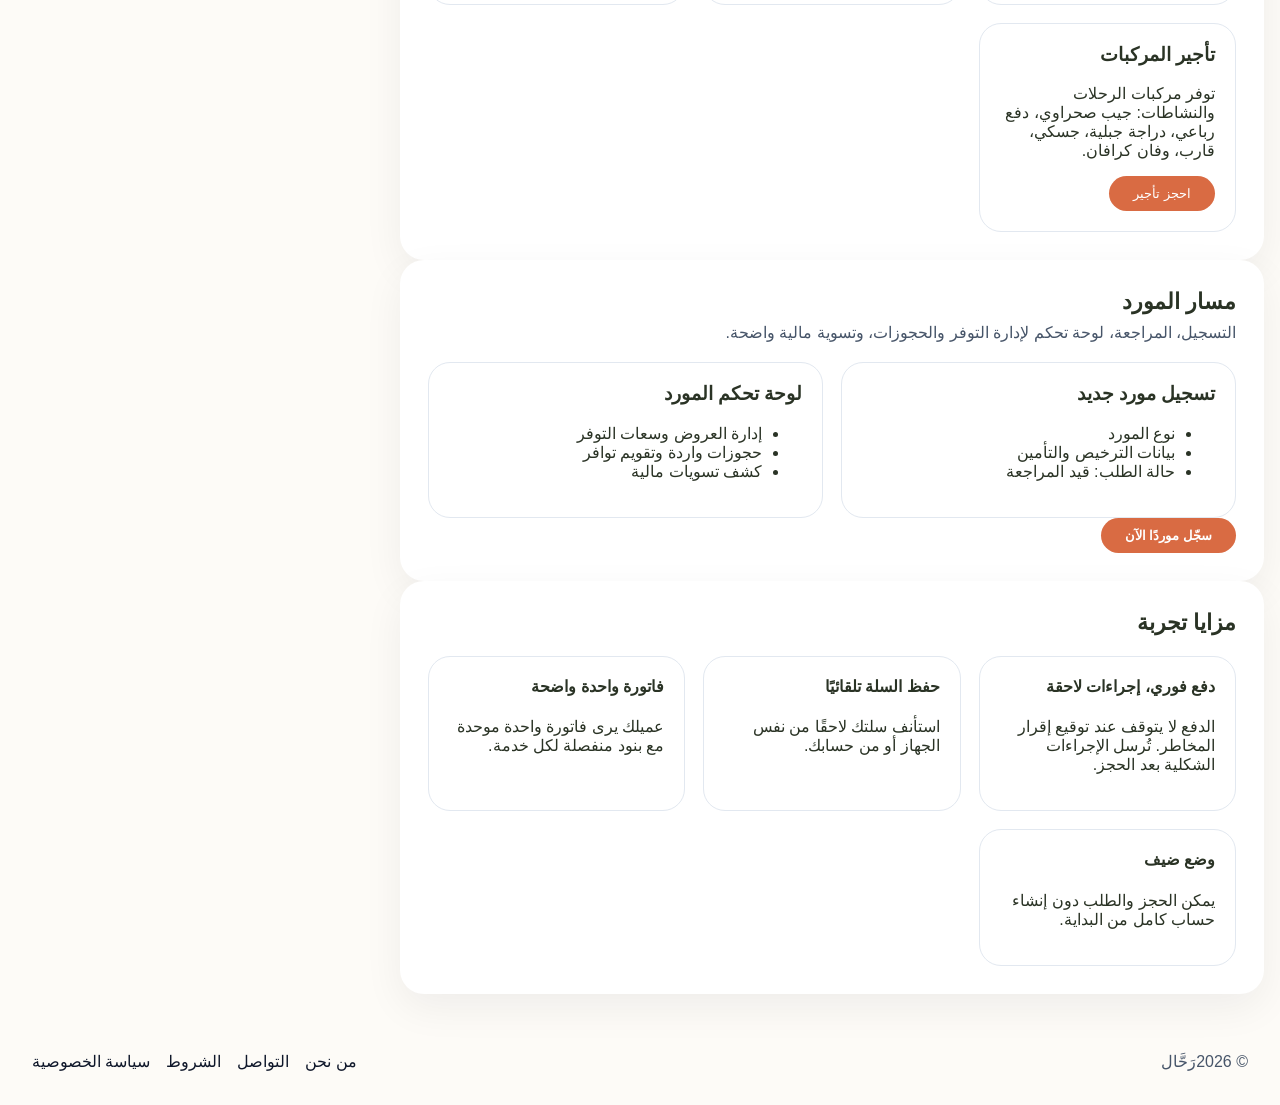
==== commit d85c8327: "اضافة صور" ====
--- a/demo/index.html
+++ b/demo/index.html
@@ -25,7 +25,7 @@
     </header>
 
     <main>
-      <section class="hero">
+      <!--<section class="hero">
         <div class="hero-copy">
           <h1>اكتشف مغامرتك القادمة</h1>
           <p>رحال تجمع رحلات جاهزة، تأجير مركبات، متجر معدات، وخيارات أكل مع تجربة حجز سريعة وسلسة.</p>
@@ -39,9 +39,15 @@
             <strong>رحلات مقترحة اليوم</strong>
             <p>انطلق مع دليل معتمد في جبال ظفار أو استأجر مركبة وابدأ رحلة الصحراء.</p>
           </div>
-        </div>
-      </section>
-
+        </div>-->
+      </section>
+
+
+      <section class="my-images-section">
+    <img src="images/img1.png" alt="مغامرة 1">
+    <img src="images/img2.png" alt="مغامرة 2">
+    <img src="images/img3.png" alt="مغامرة 3">
+</section>
       <section class="home-action-panel">
         <header class="section-header">
           <h2>لوحة الإدارة</h2>
--- a/demo/styles.css
+++ b/demo/styles.css
@@ -755,4 +755,14 @@
     background-color: var(--warm-beige) !important;
     border: 1px solid #DFD5B9 !important;
     border-radius: 12px !important;
+}
+.my-images-section {
+    display: flex;
+    gap: 15px;
+    padding: 20px;
+    width: 100%;
+}
+.my-images-section img {
+    width: 33%;
+    border-radius: 15px;
 }
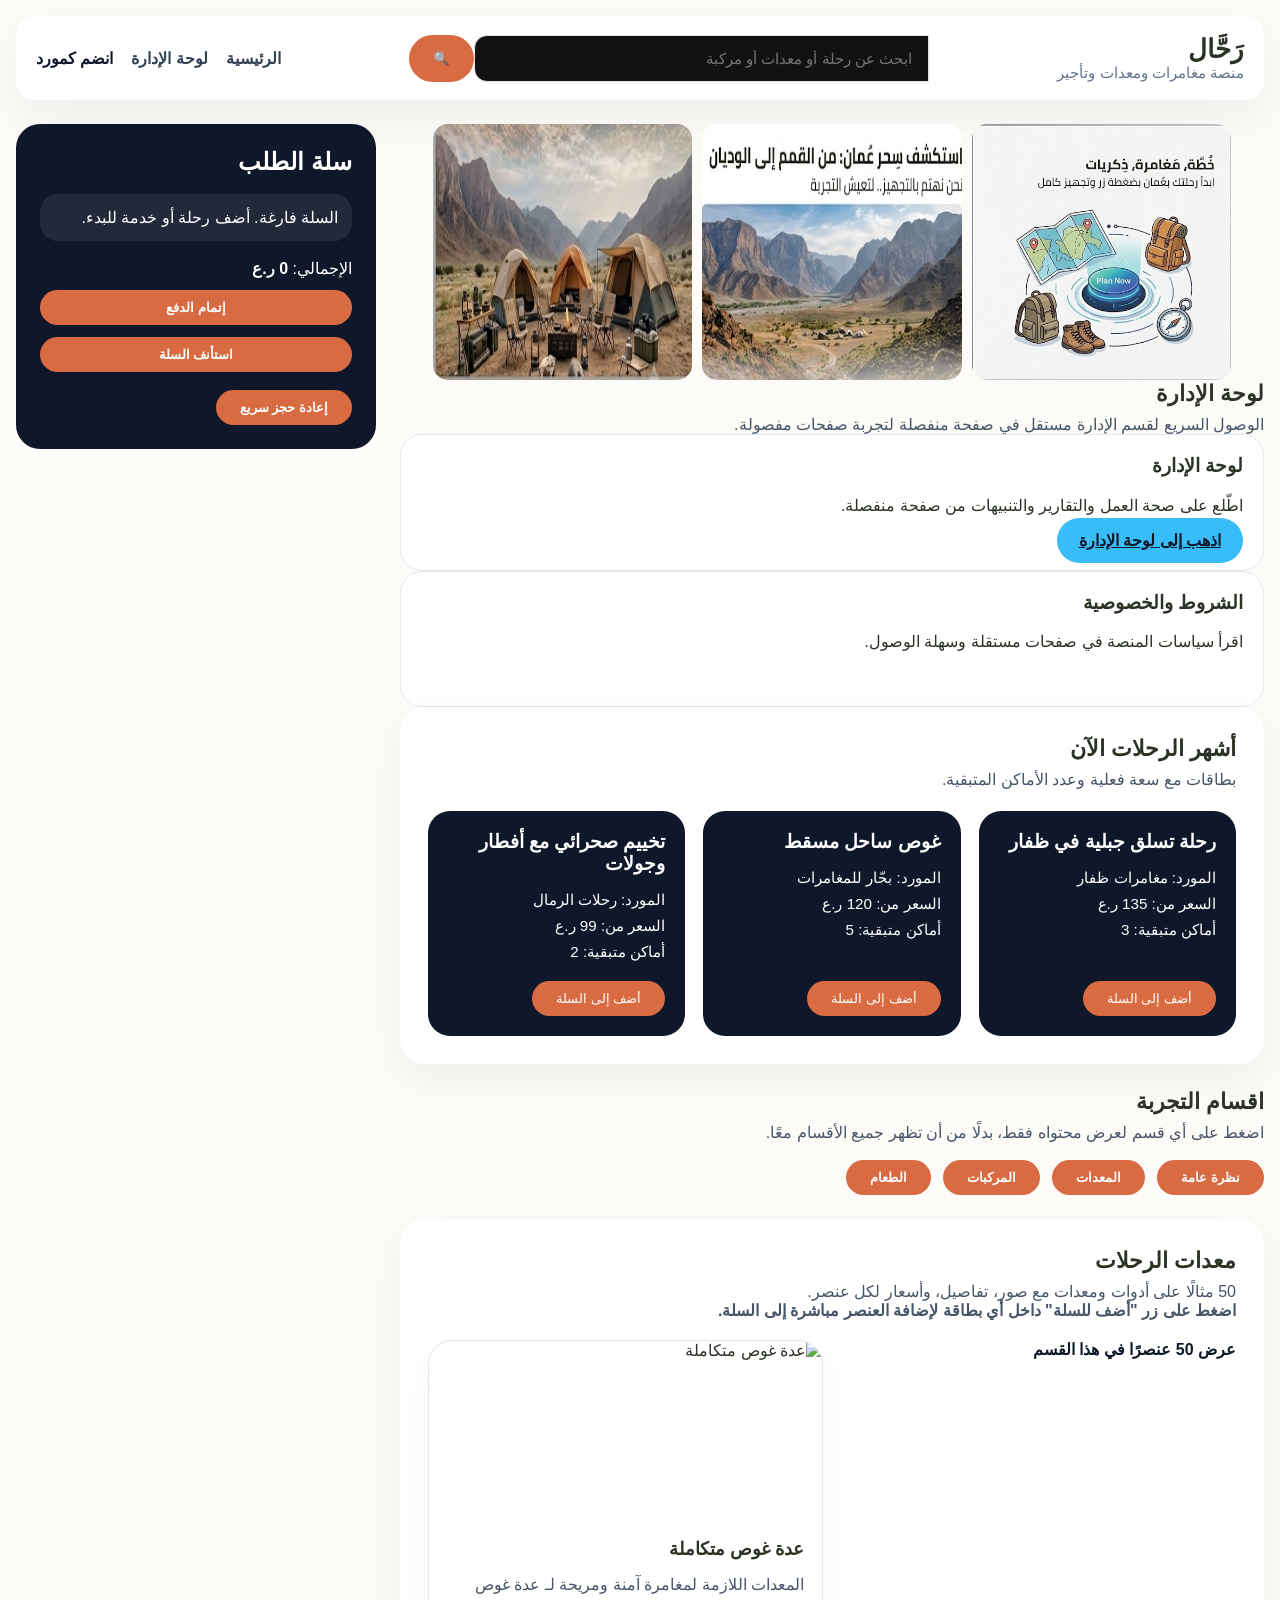
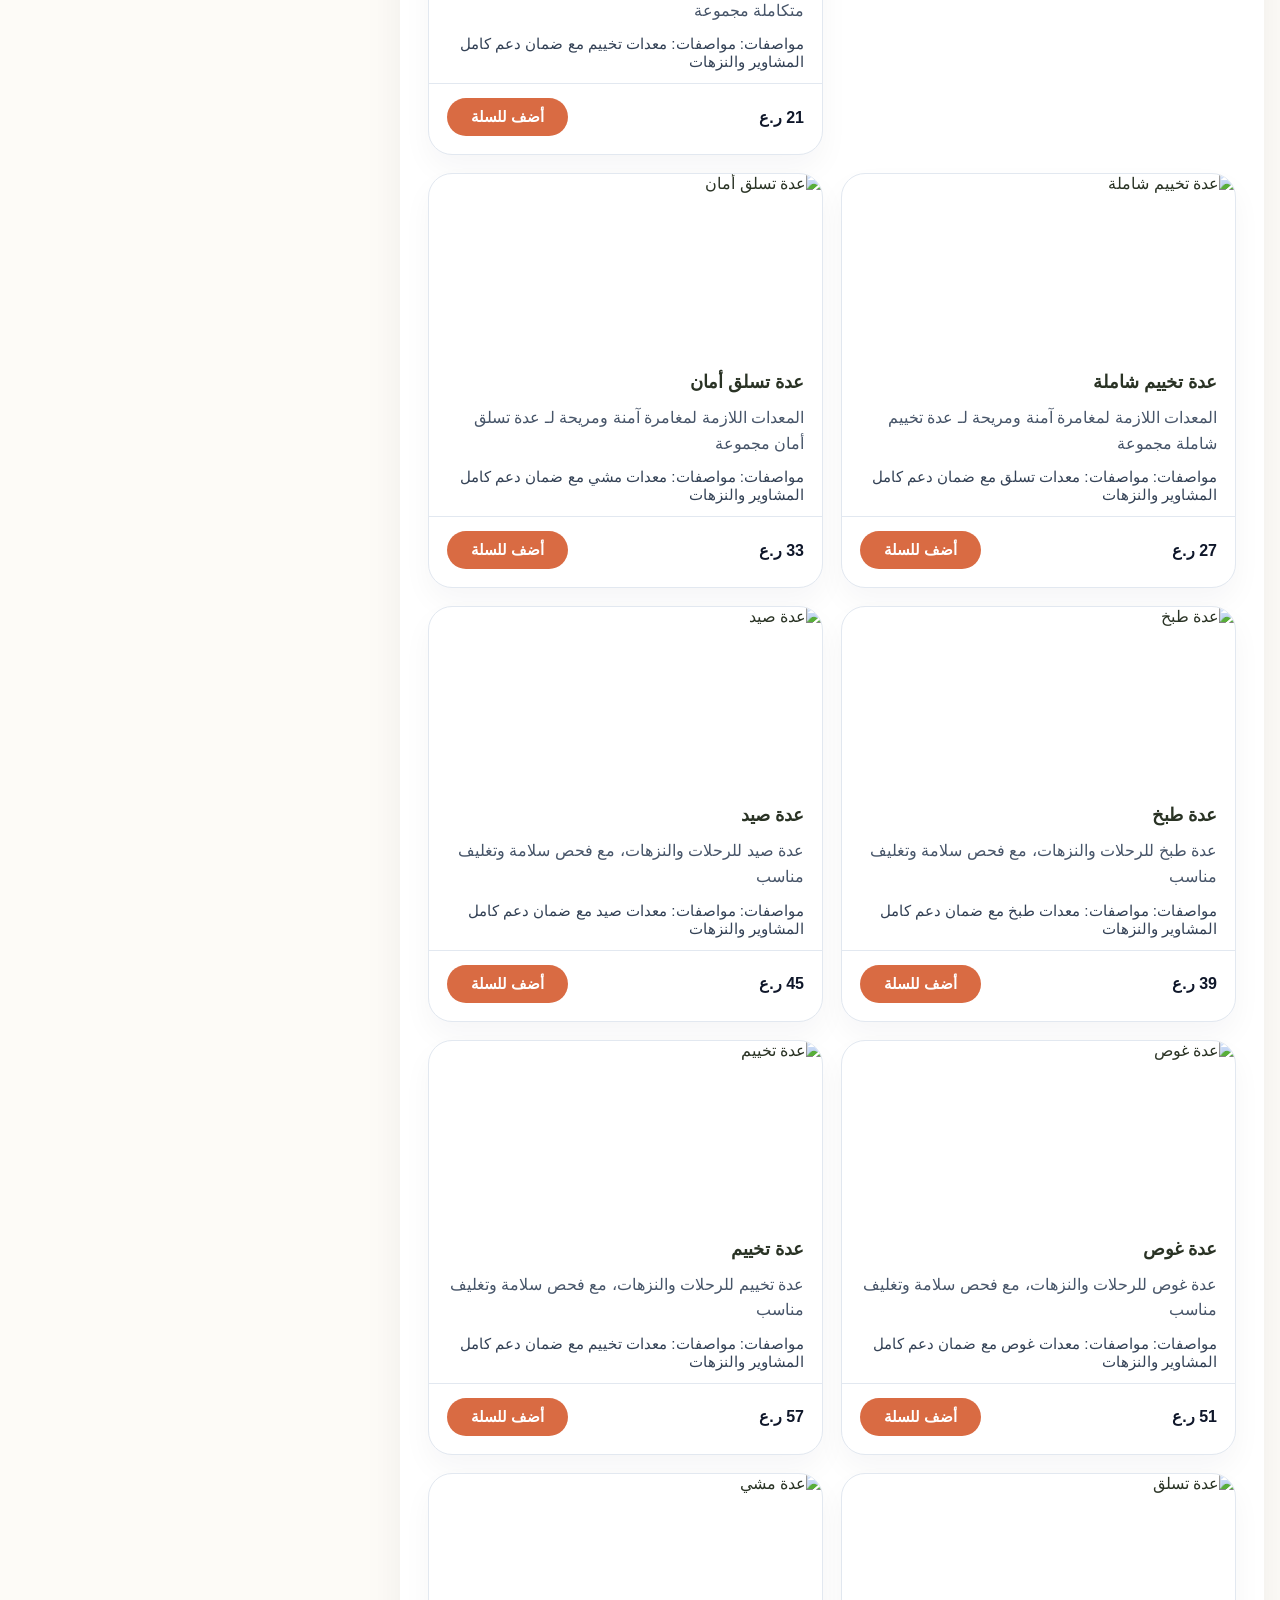
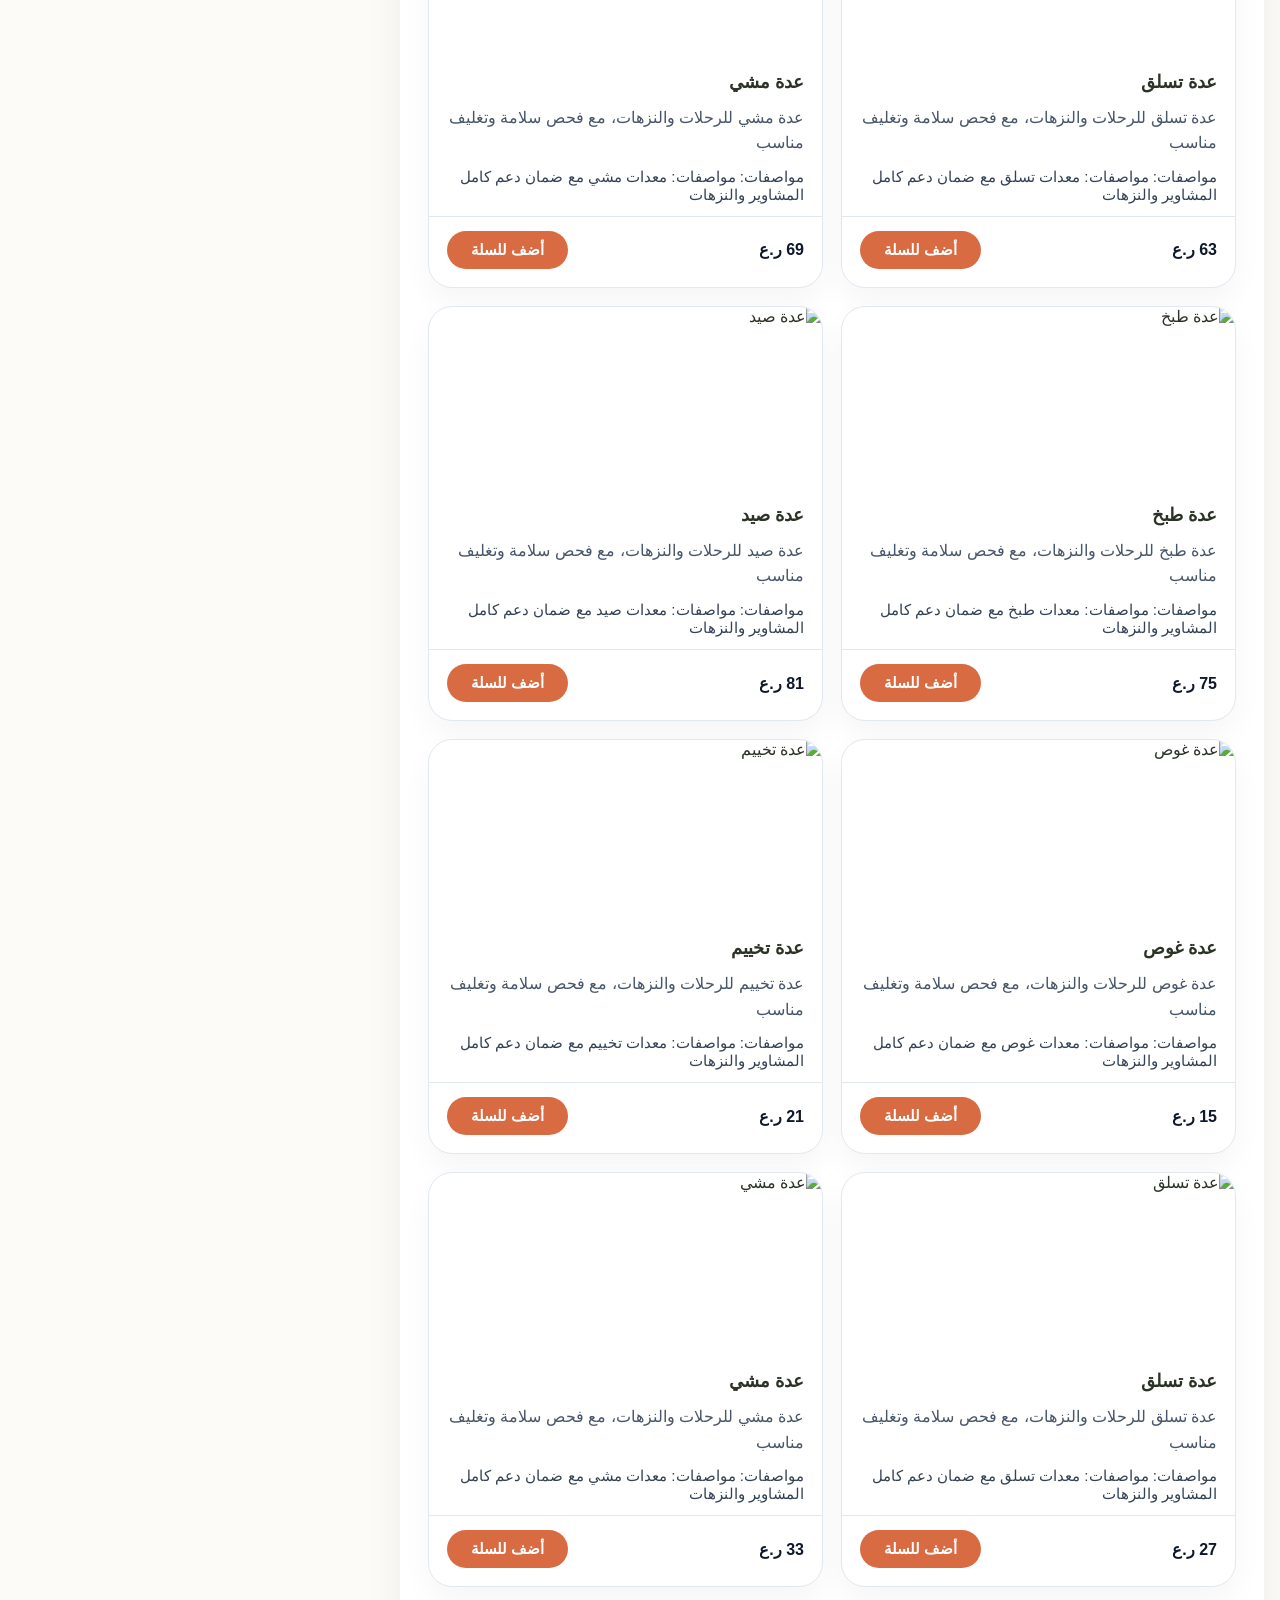
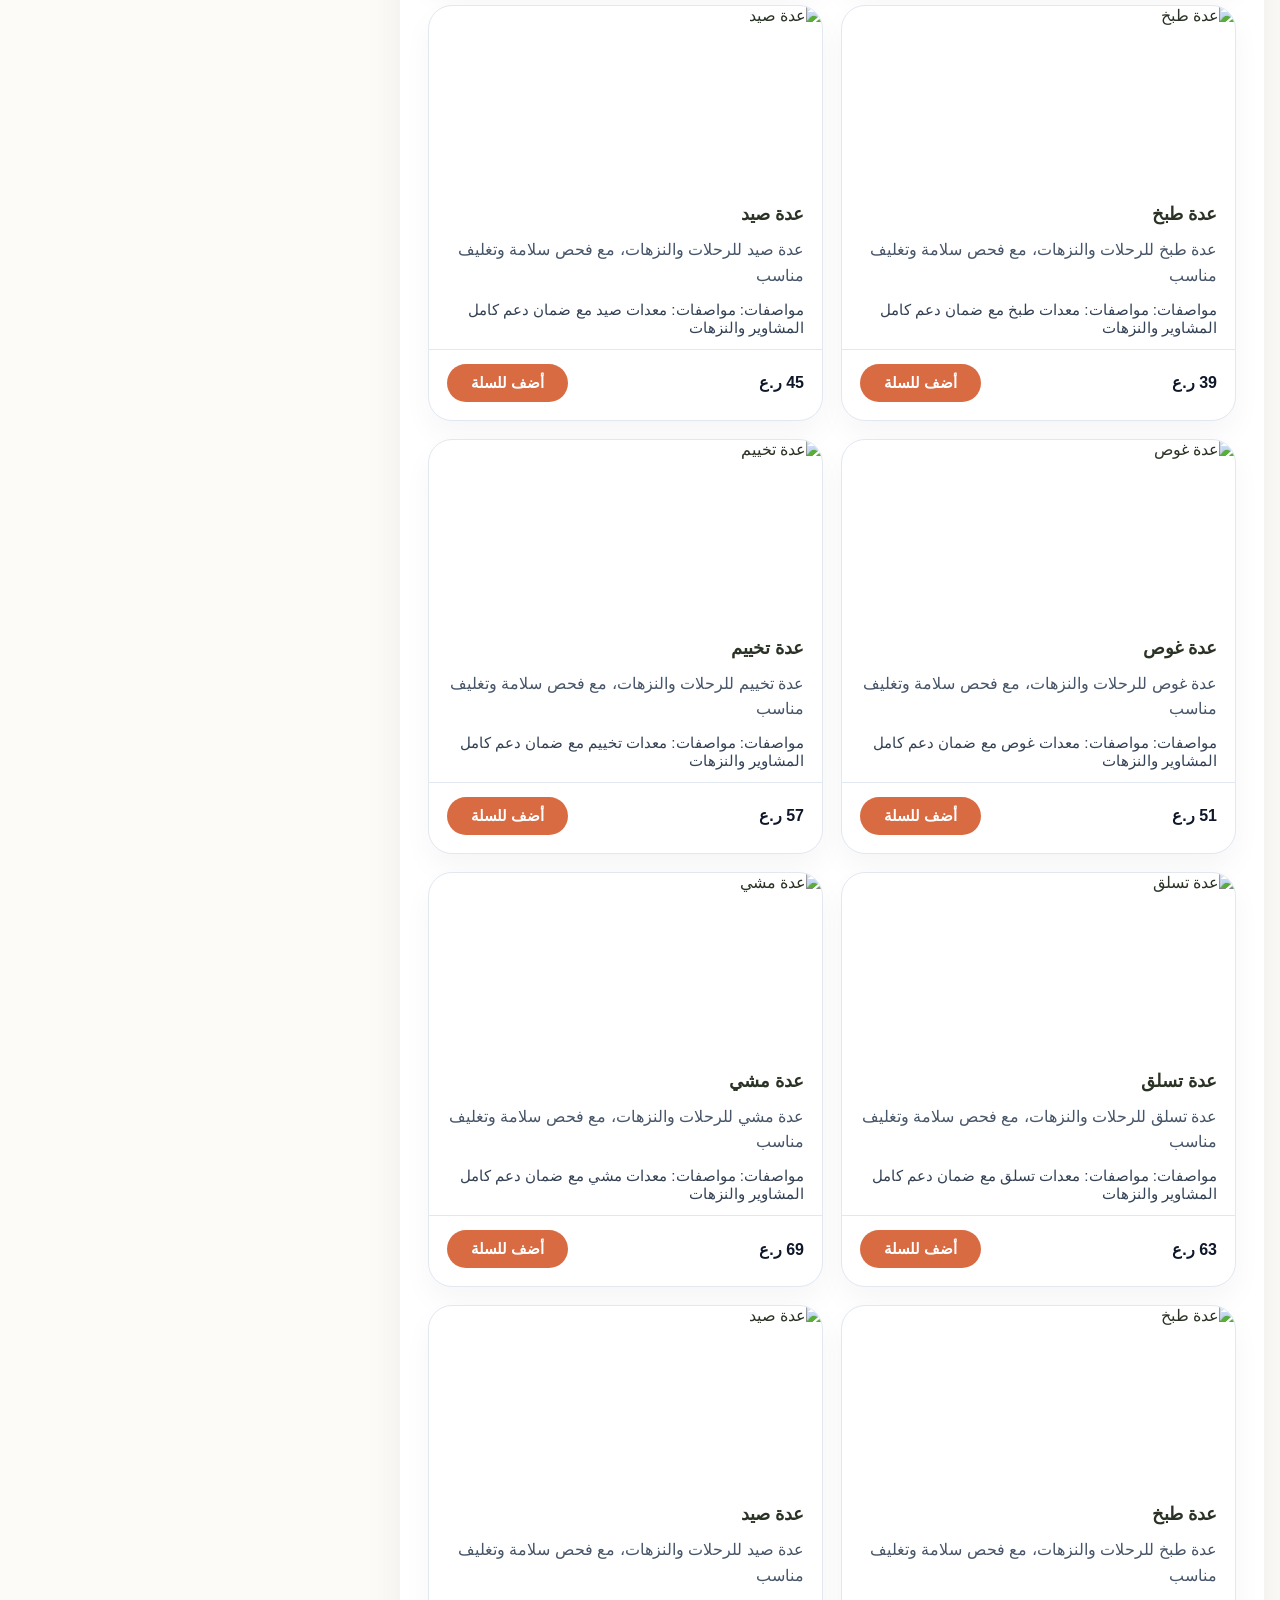
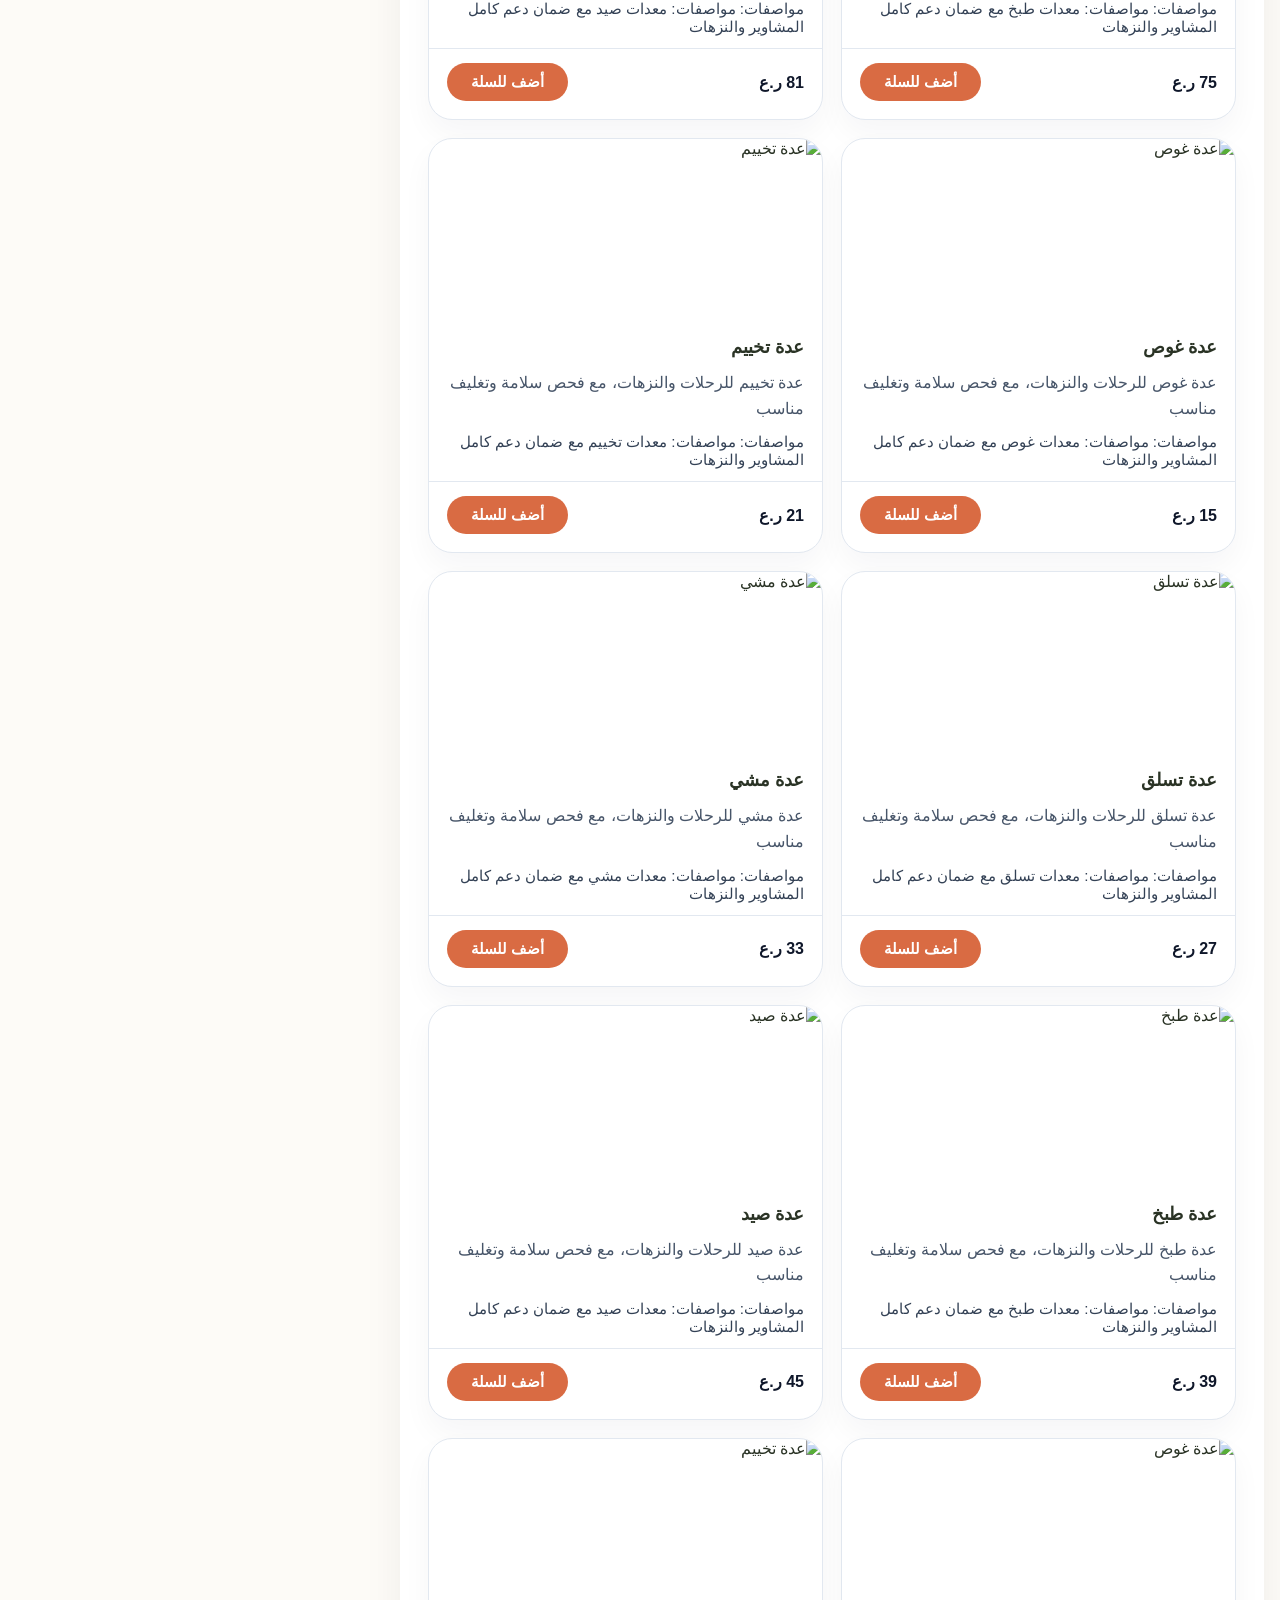
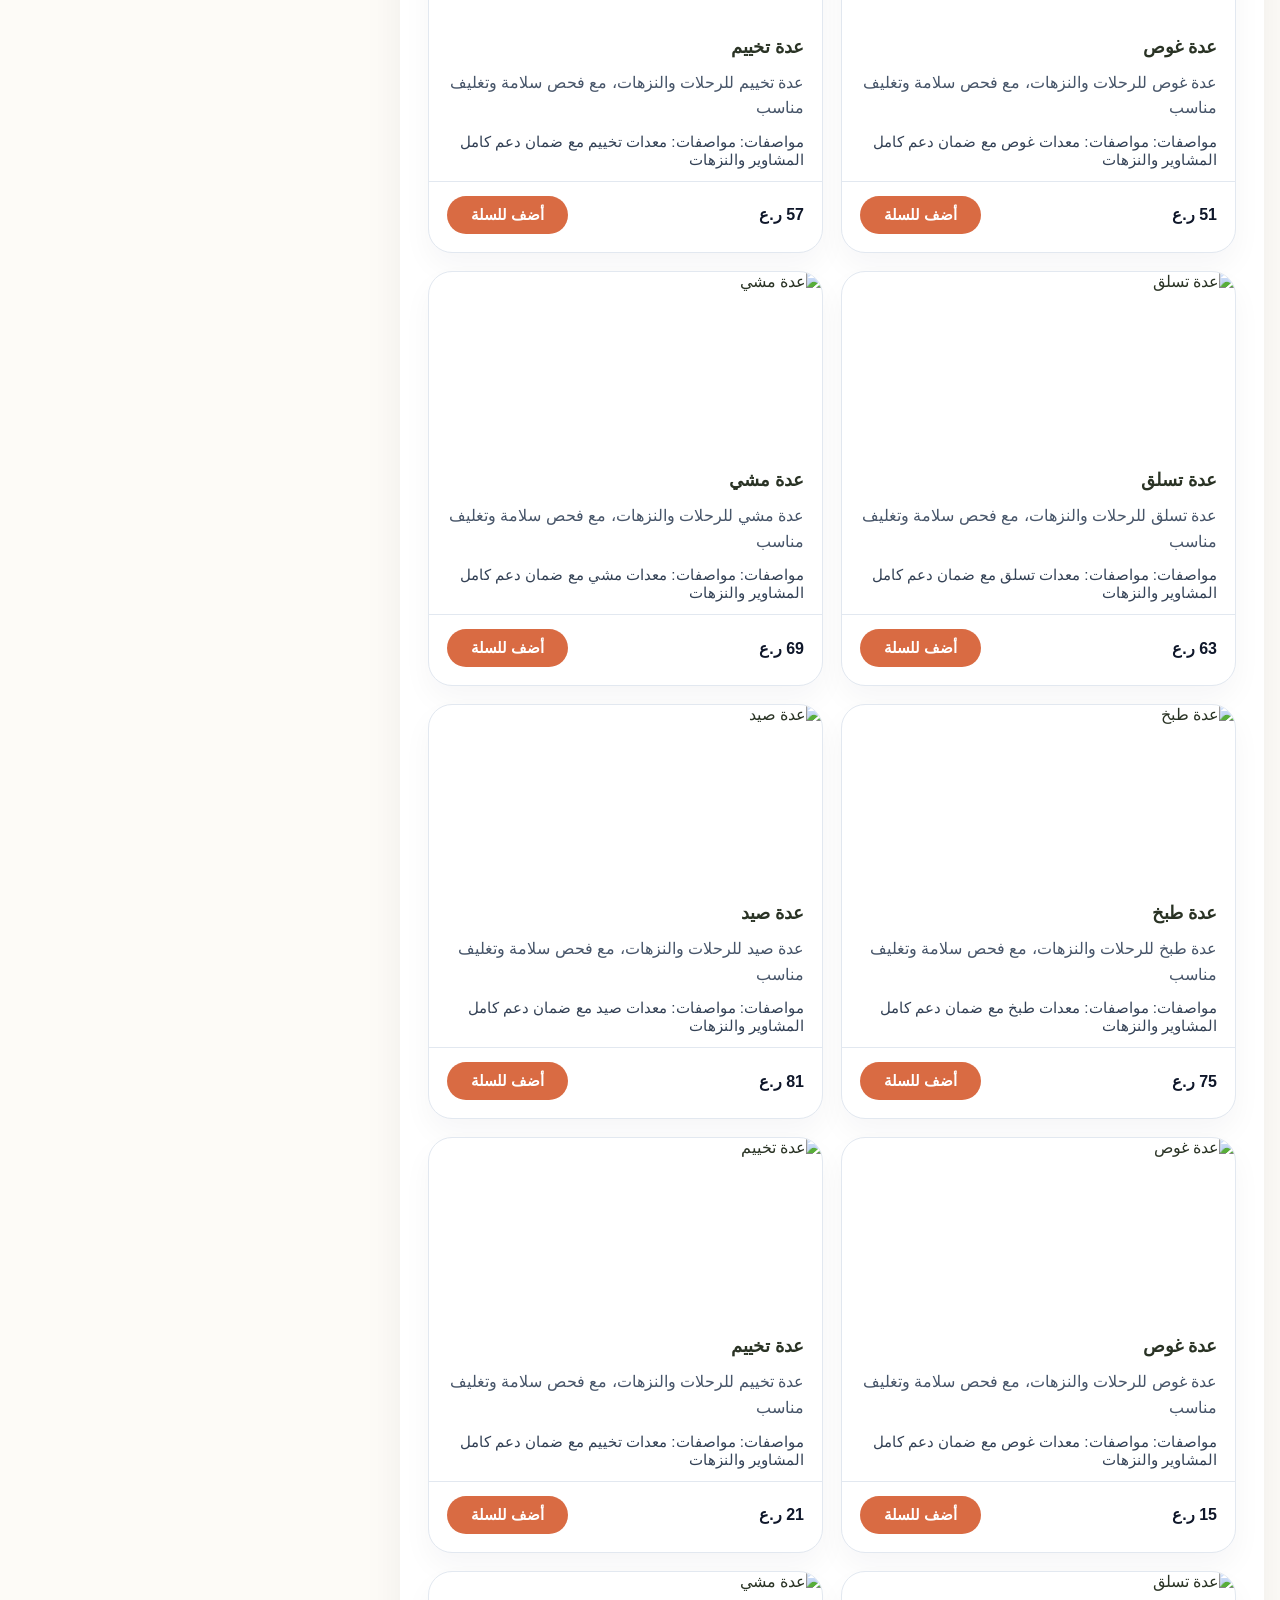
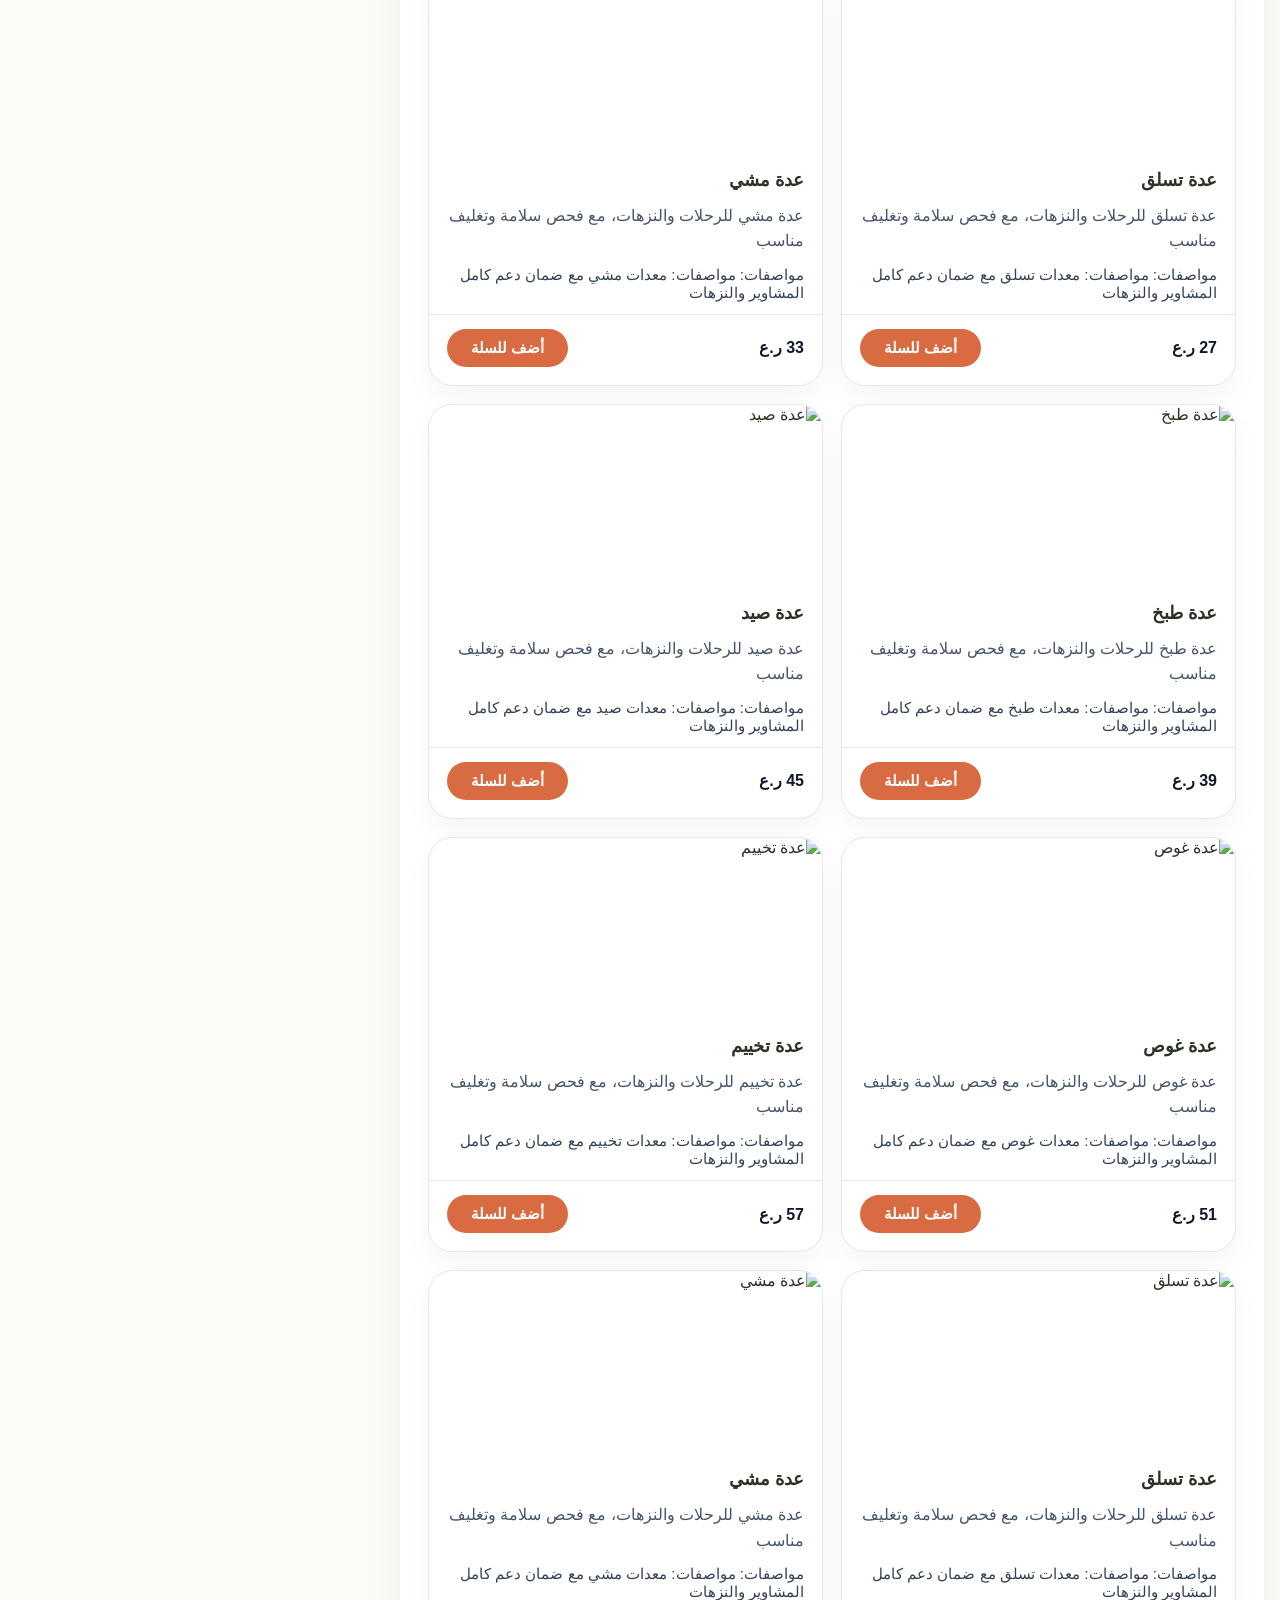
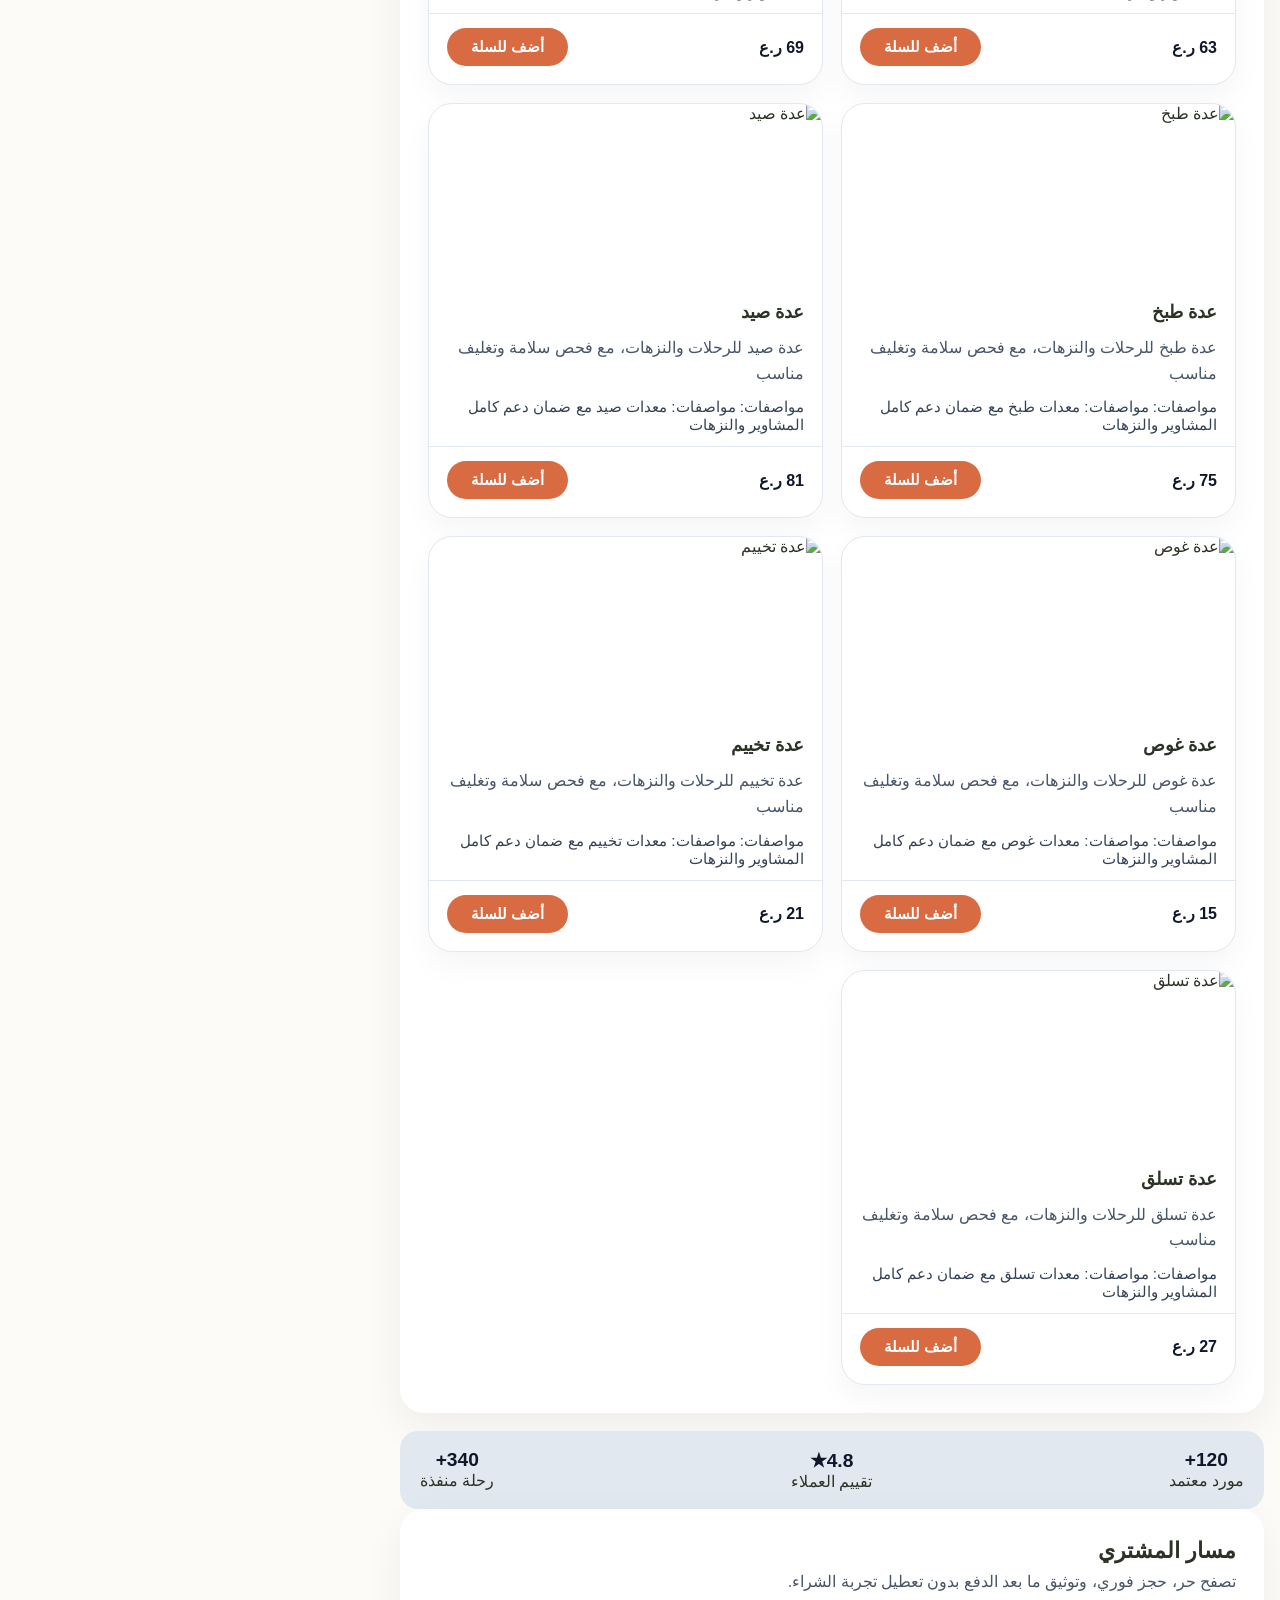
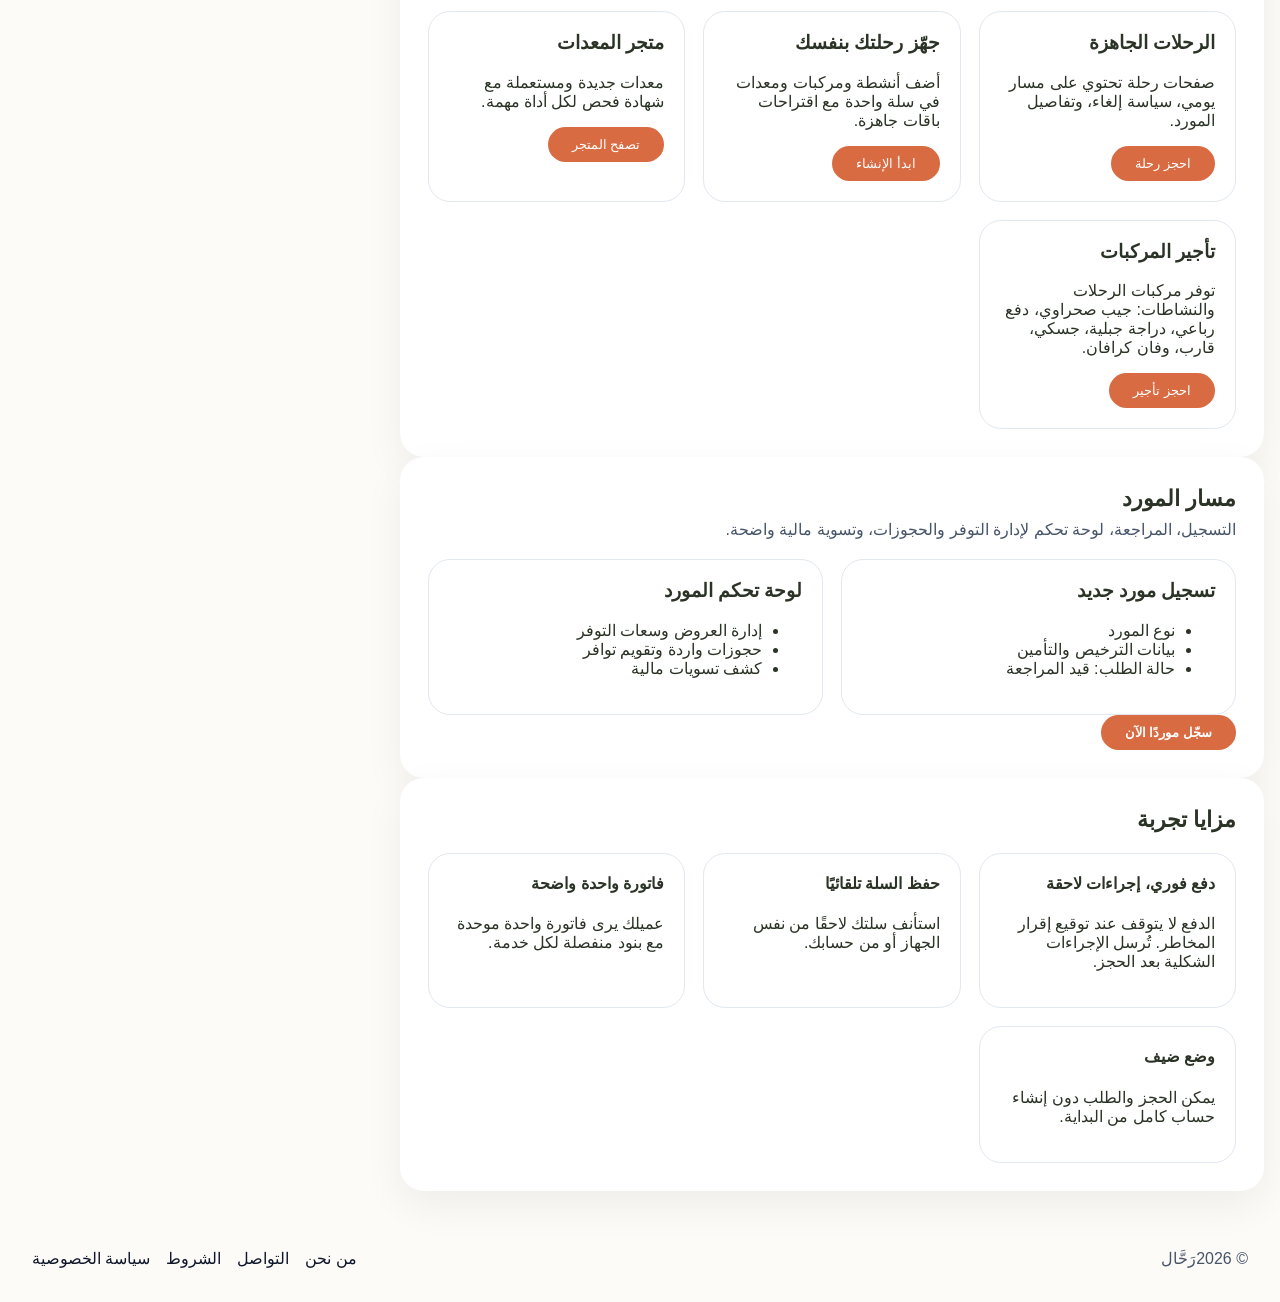
==== commit 8e69446a: "تعديلات" ====
--- a/demo/index.html
+++ b/demo/index.html
@@ -44,9 +44,9 @@
 
 
       <section class="my-images-section">
-    <img src="images/img1.png" alt="مغامرة 1">
-    <img src="images/img2.png" alt="مغامرة 2">
-    <img src="images/img3.png" alt="مغامرة 3">
+    <img src="images/images1.png" alt="مغامرة 1">
+    <img src="images/images2.png" alt="مغامرة 2">
+    <img src="images/images3.png" alt="مغامرة 3">
 </section>
       <section class="home-action-panel">
         <header class="section-header">
--- a/demo/styles.css
+++ b/demo/styles.css
@@ -757,12 +757,15 @@
     border-radius: 12px !important;
 }
 .my-images-section {
-    display: flex;
-    gap: 15px;
-    padding: 20px;
-    width: 100%;
-}
+    display: flex !important; /* فرض الترتيب بجانب بعض */
+    flex-direction: row !important; /* التأكد من أنها في صف واحد */
+    justify-content: center !important;
+    gap: 10px !important;
+    width: 100% !important;
+}
+
 .my-images-section img {
-    width: 33%;
-    border-radius: 15px;
+    width: 30% !important; /* كل صورة تأخذ جزء من العرض */
+    height: auto !important;
+    border-radius: 15px !important;
 }
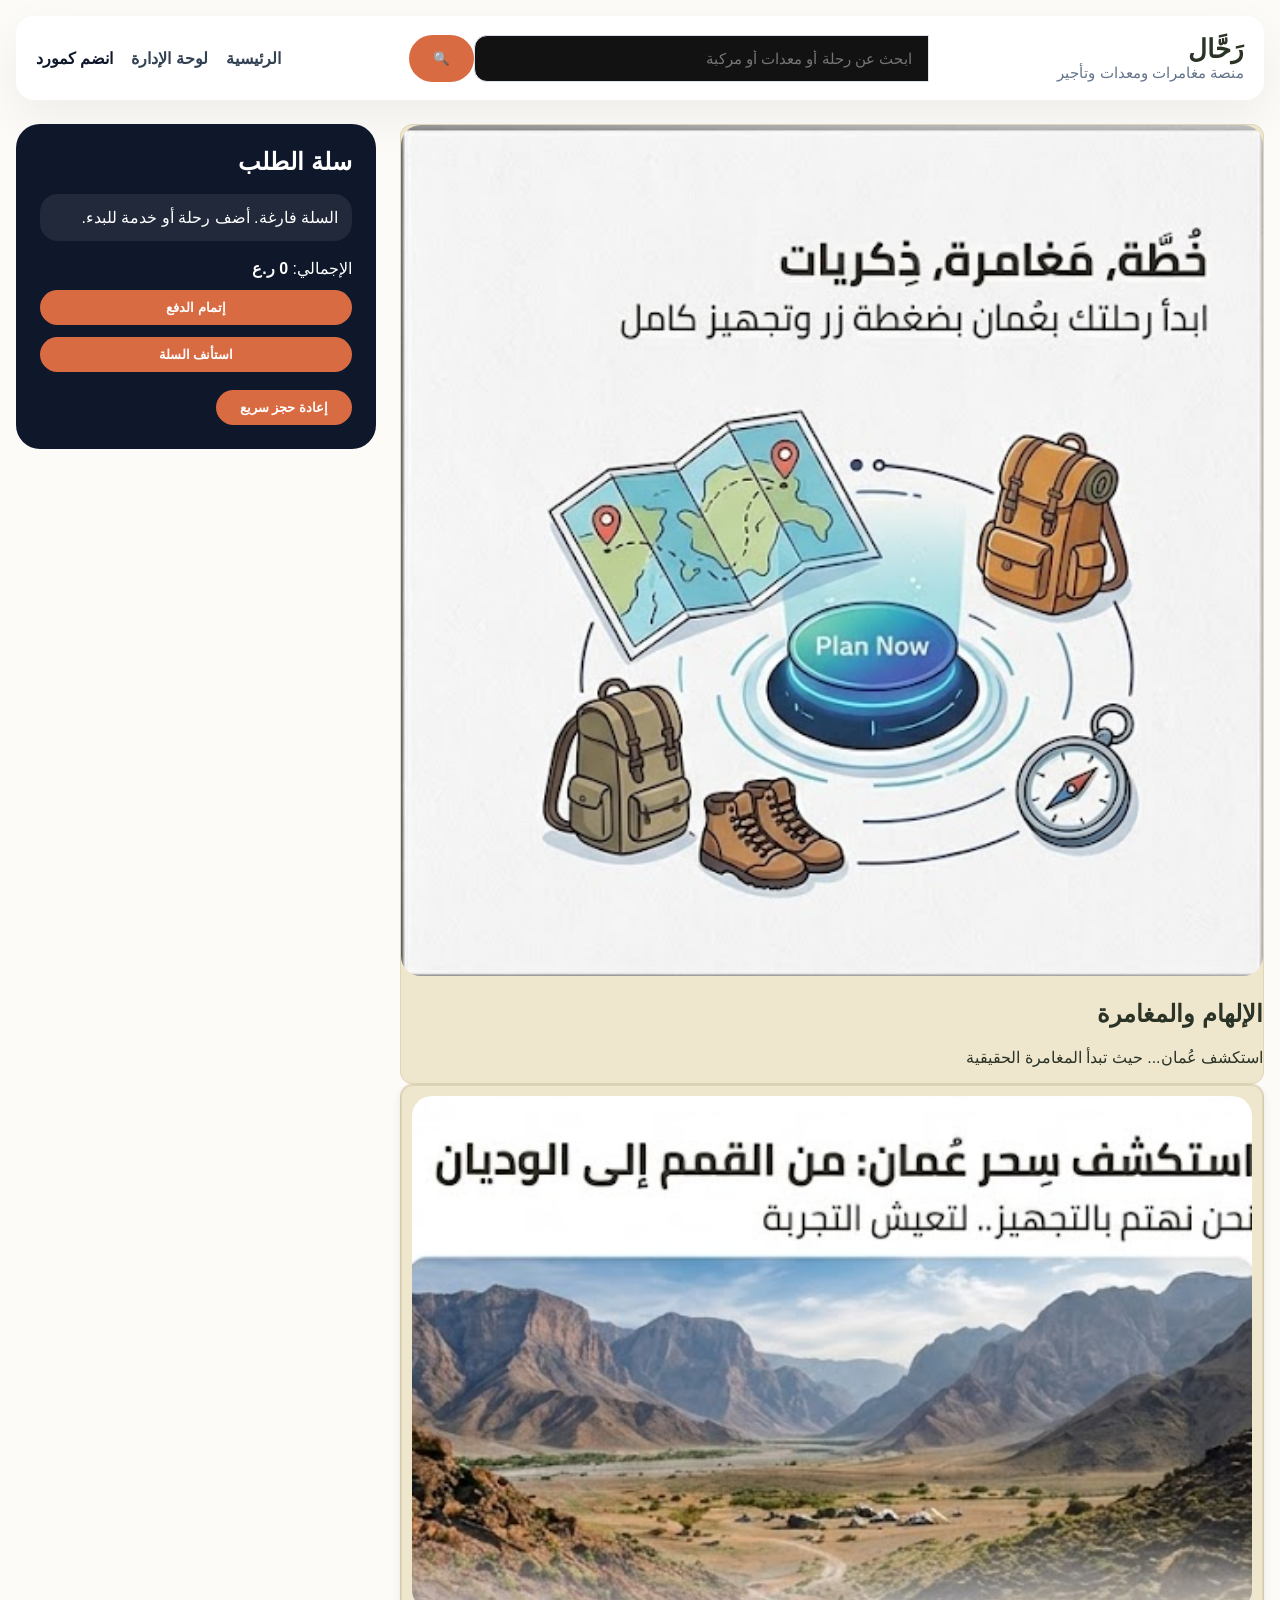
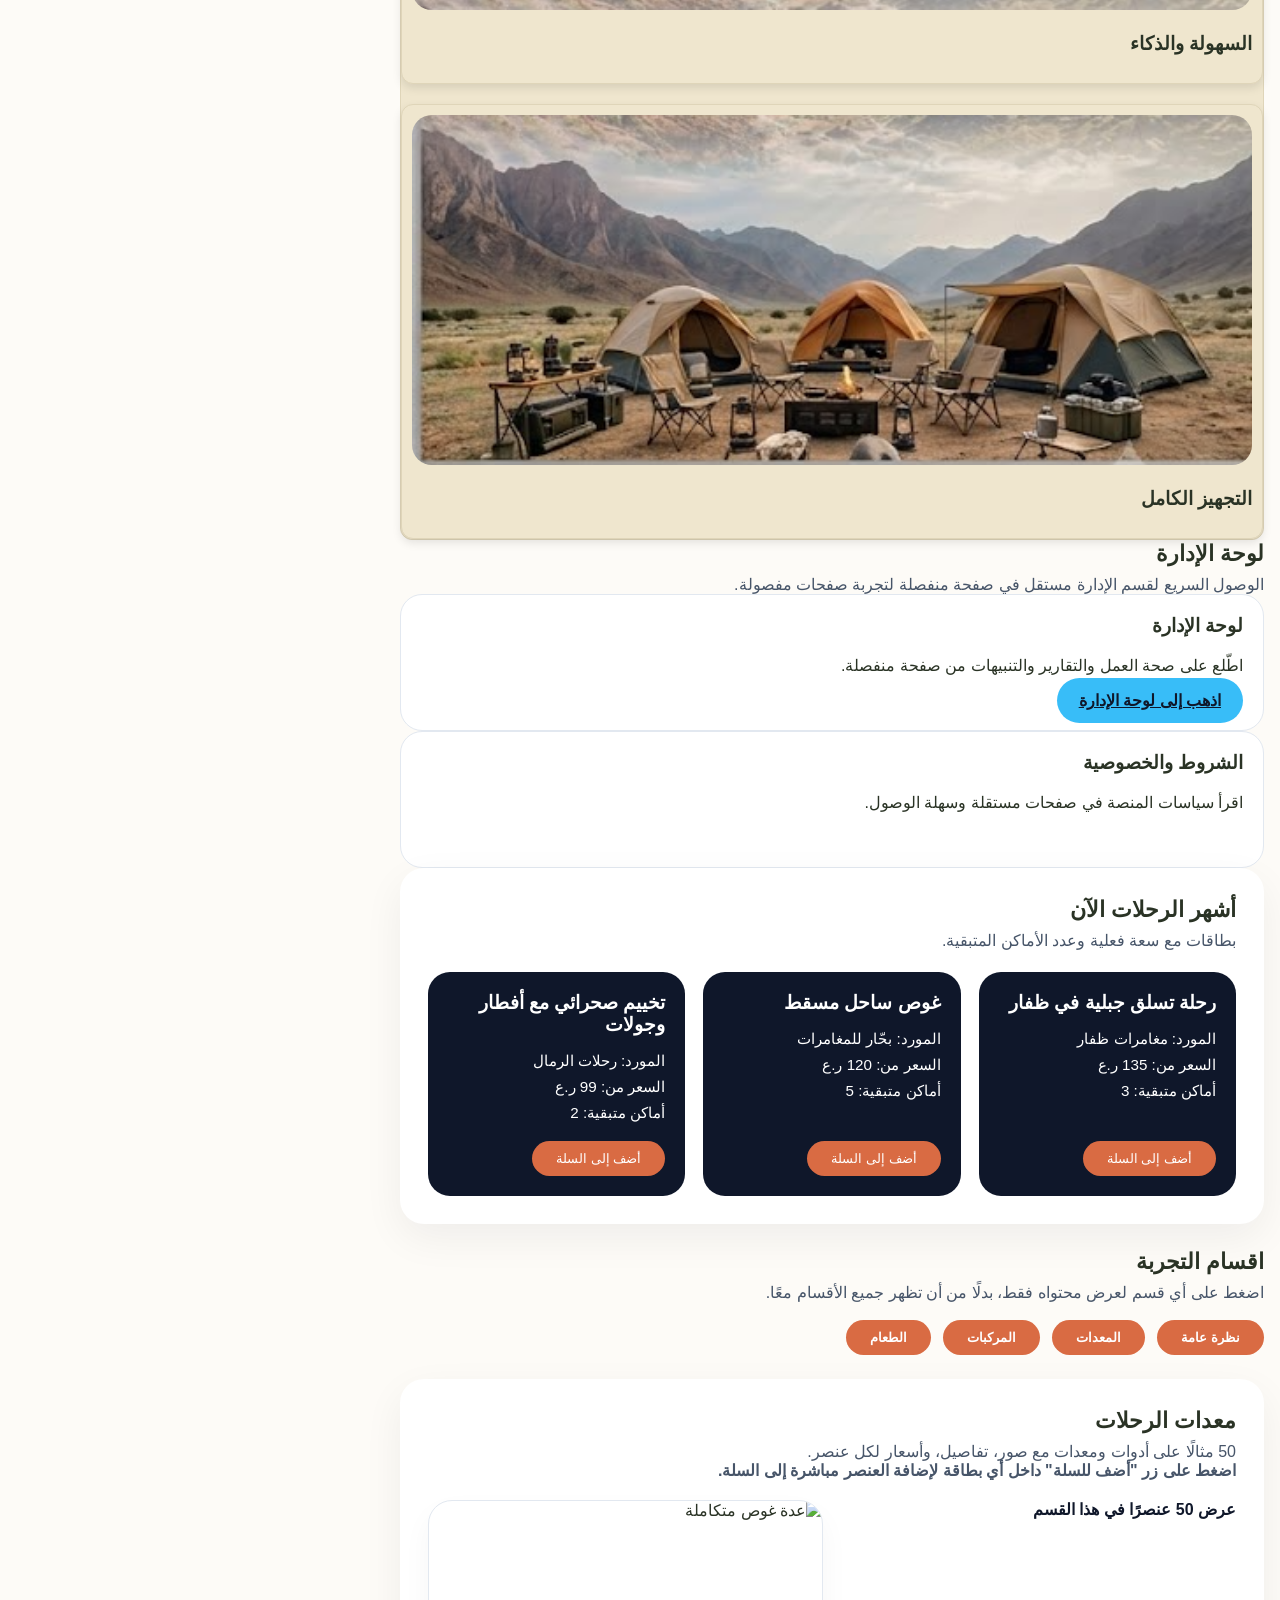
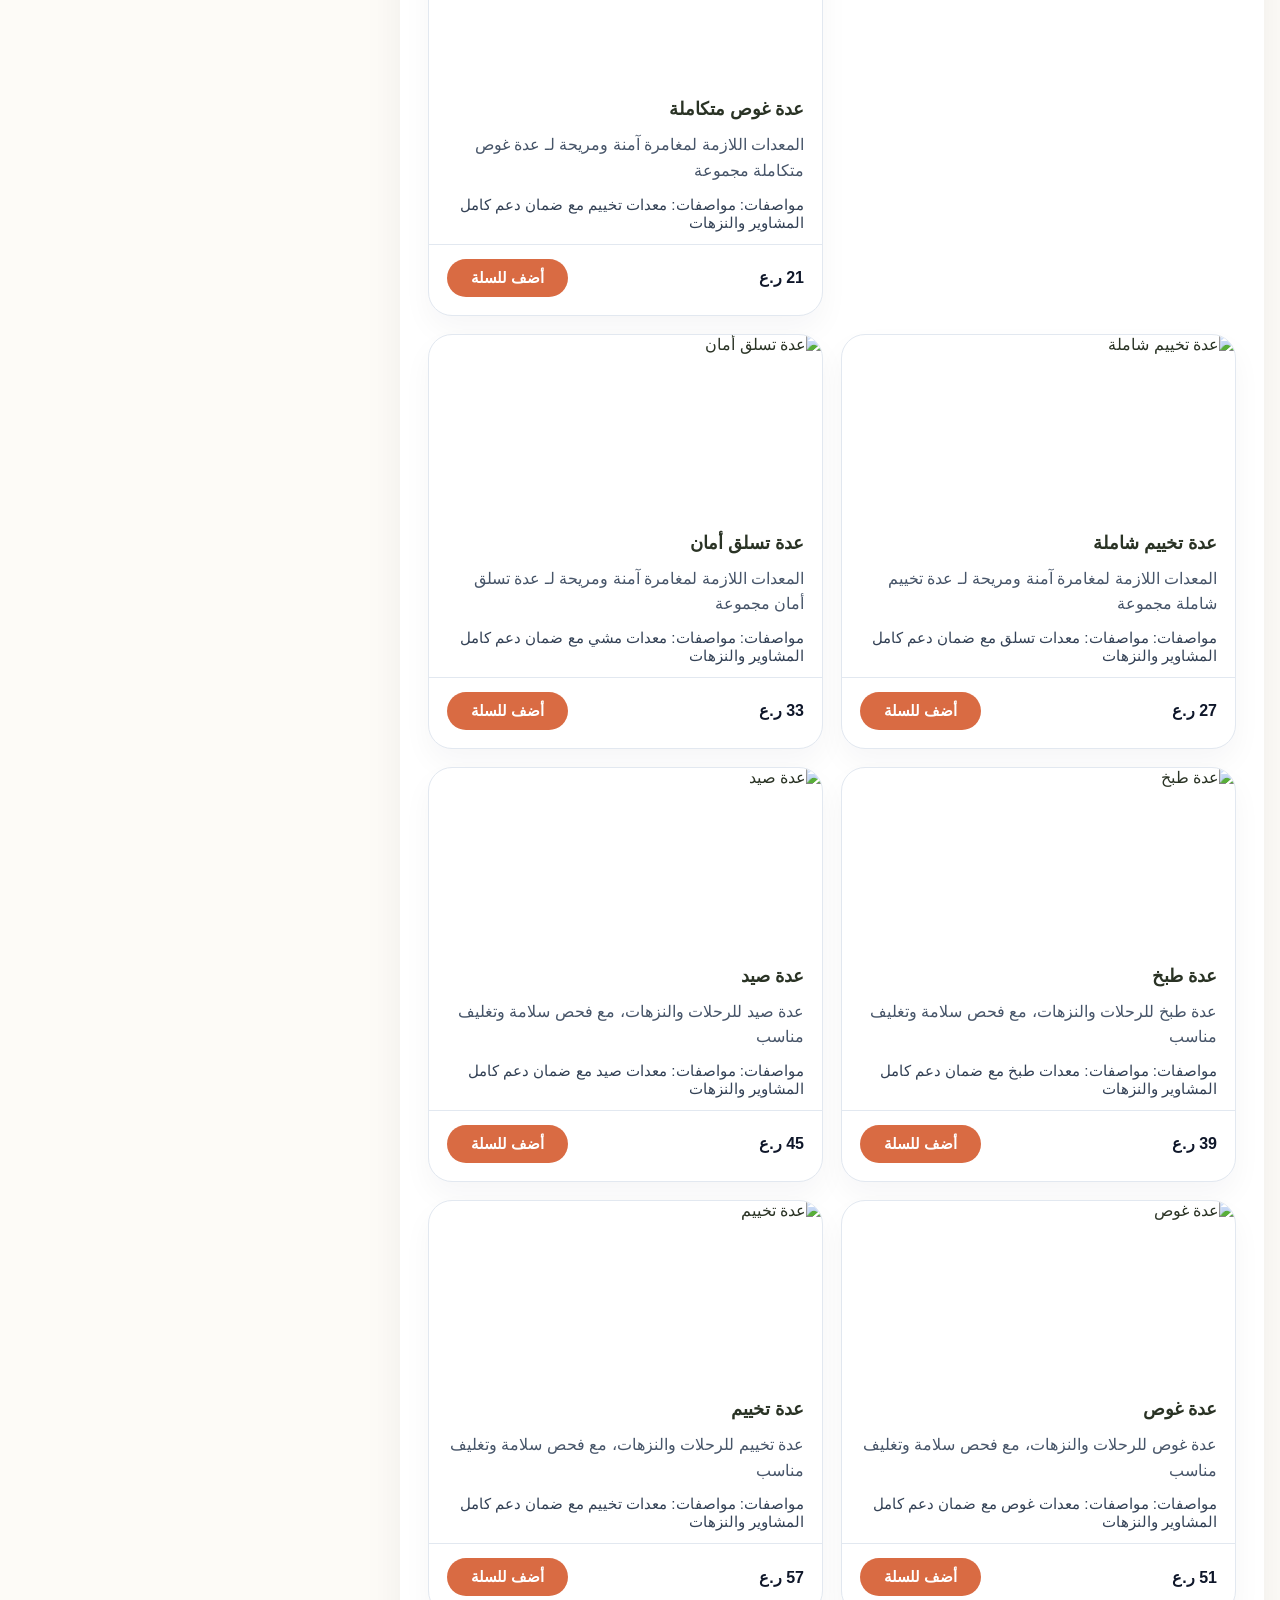
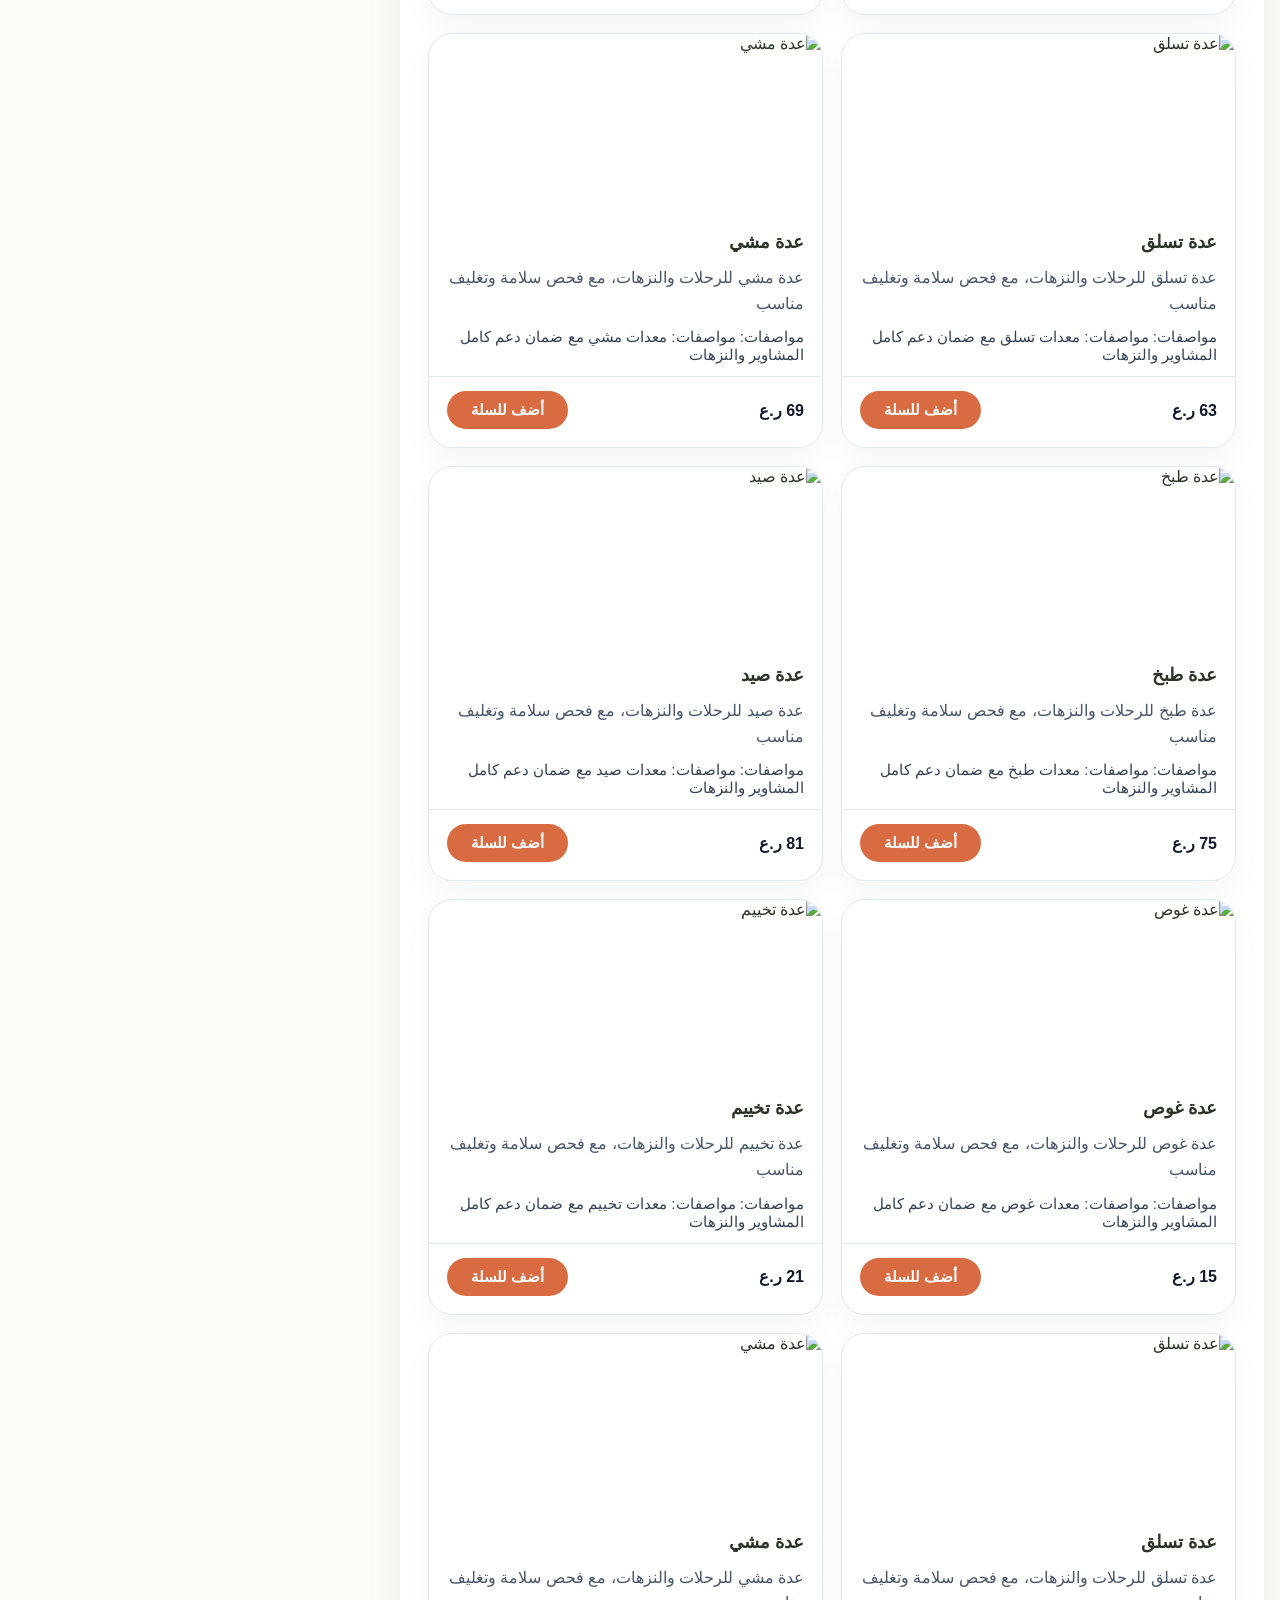
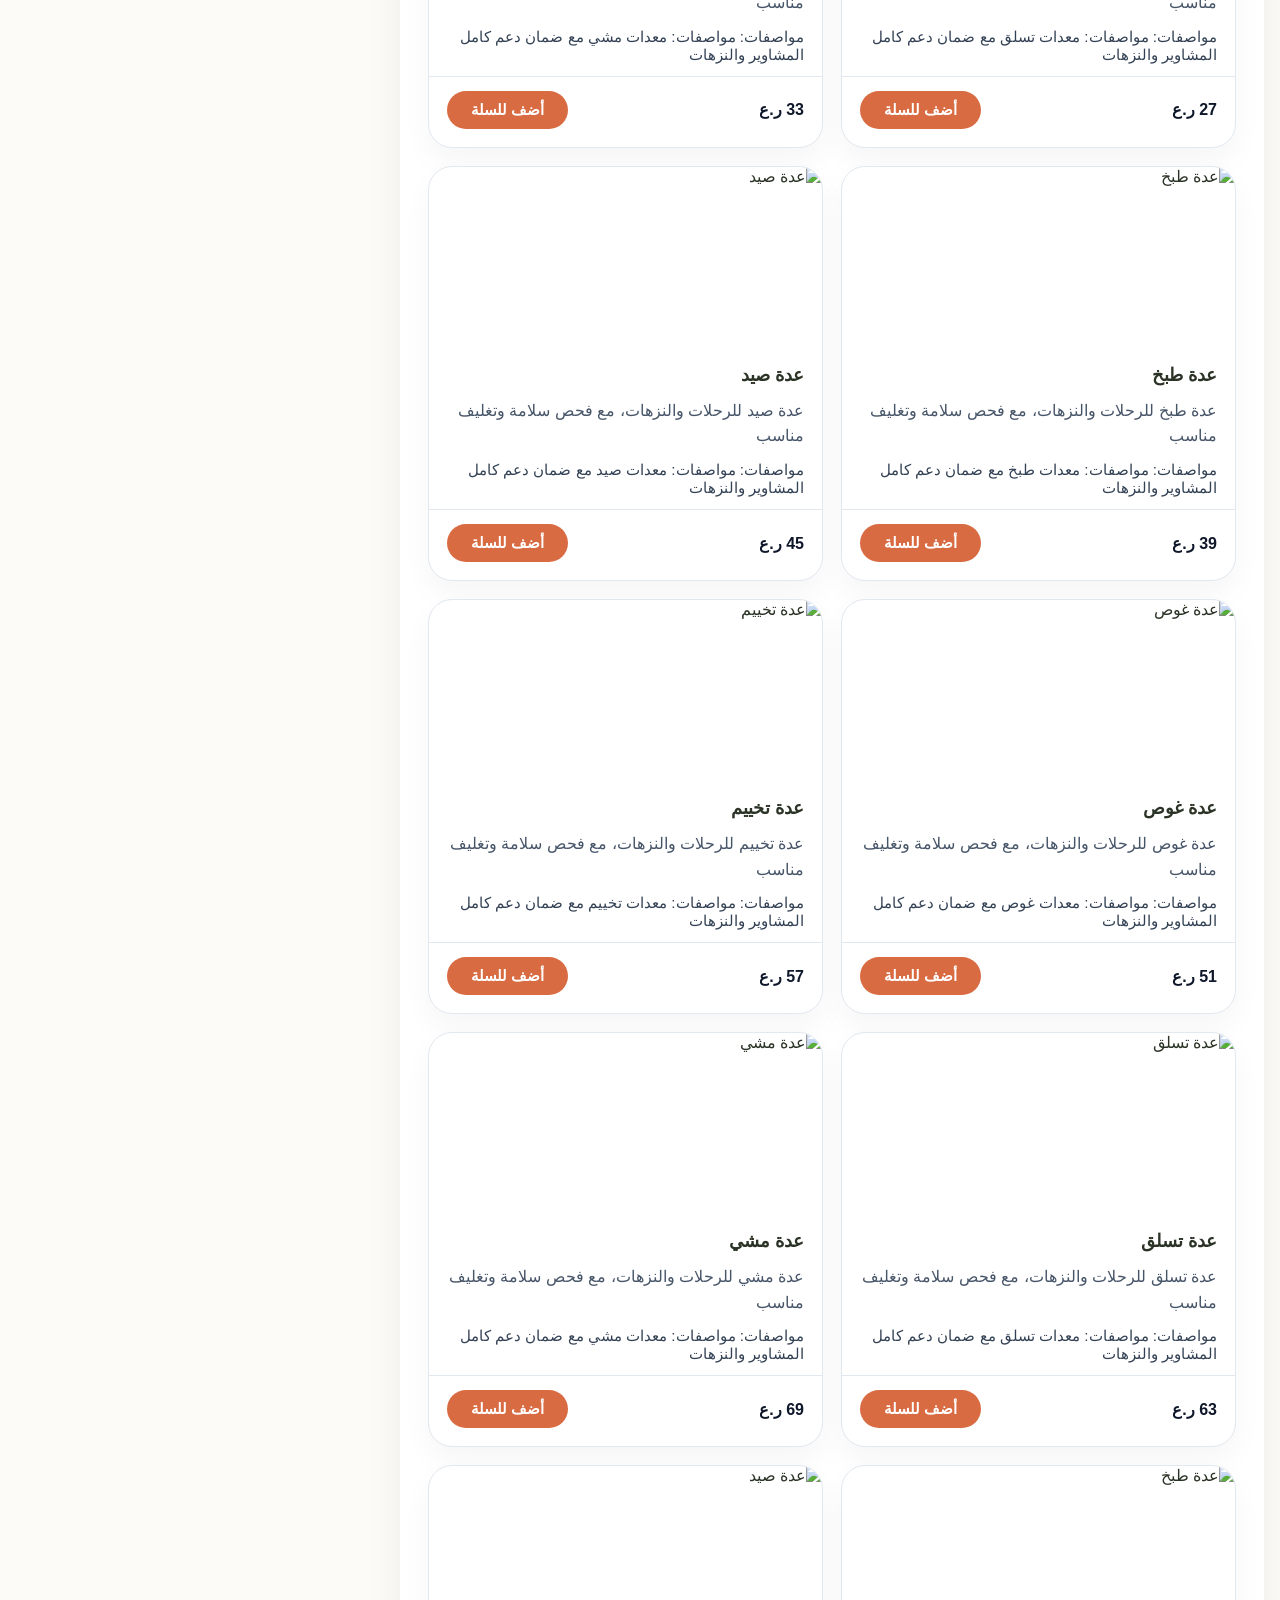
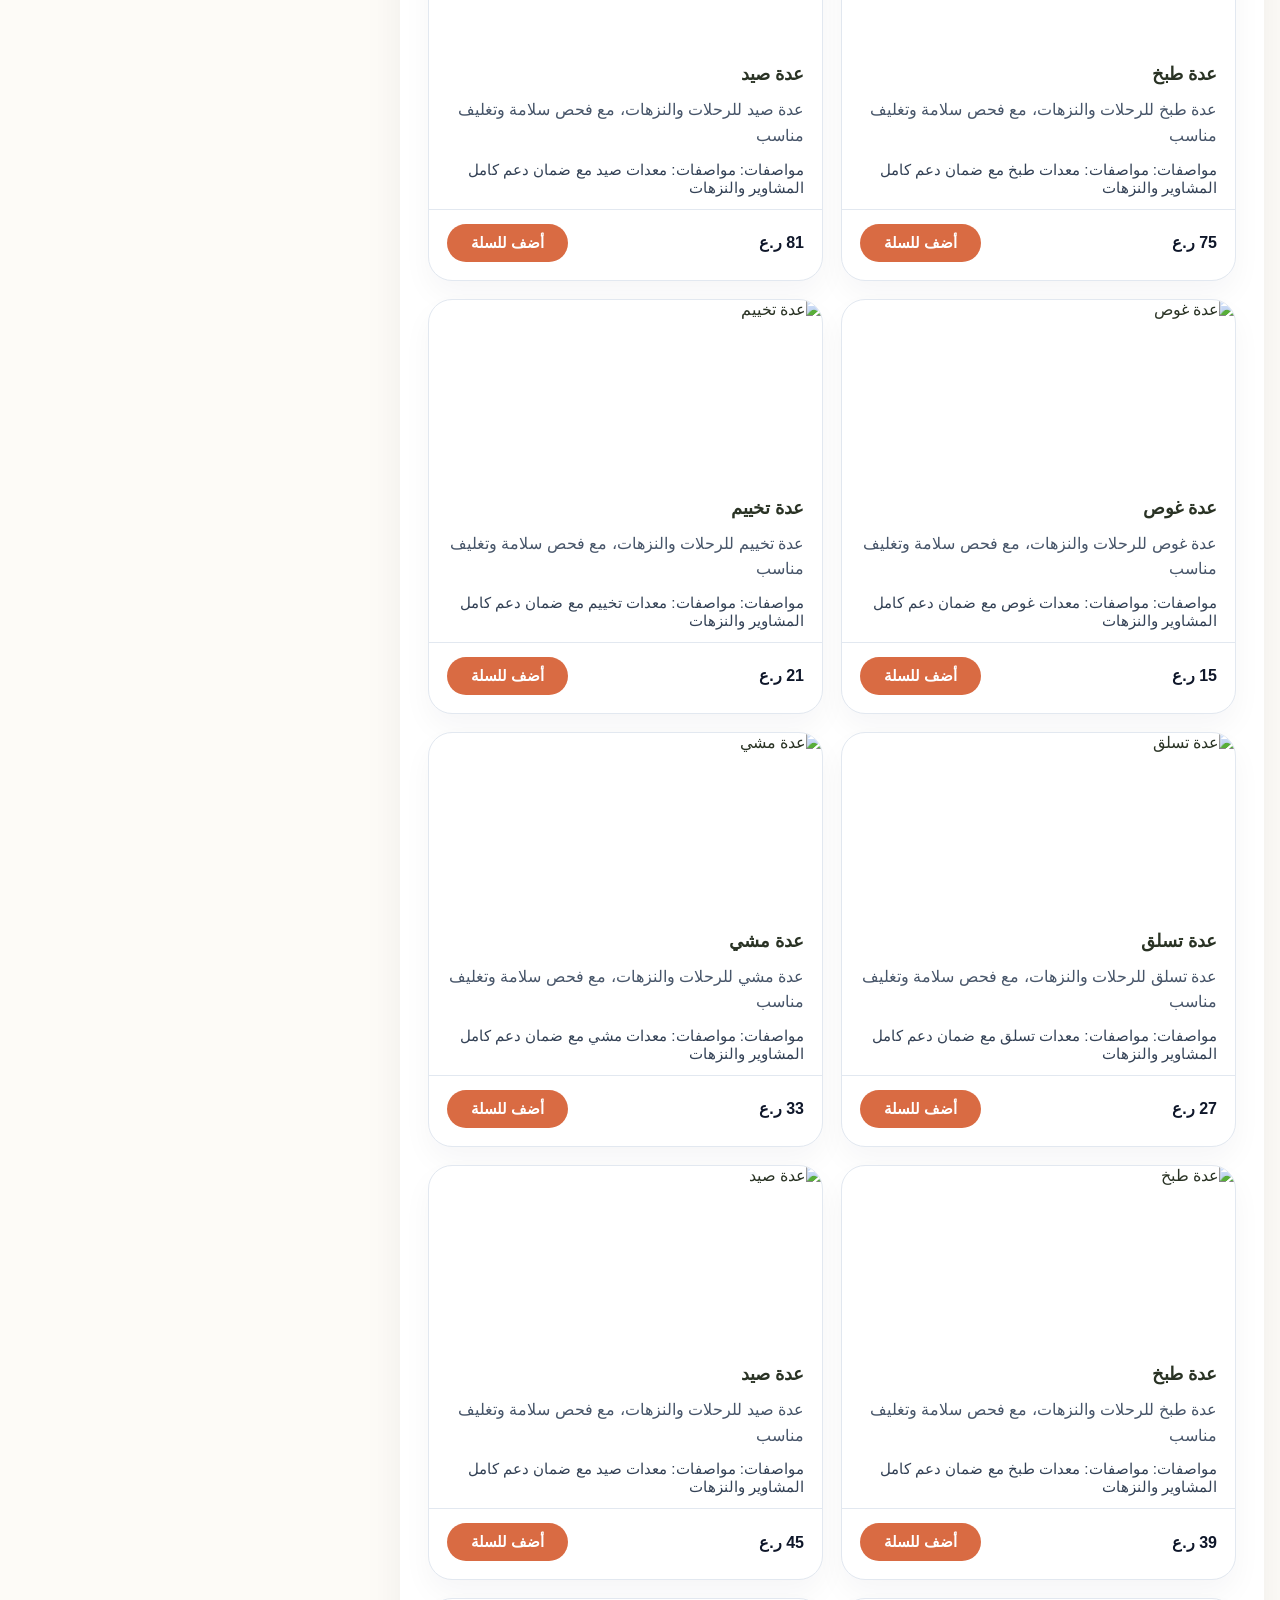
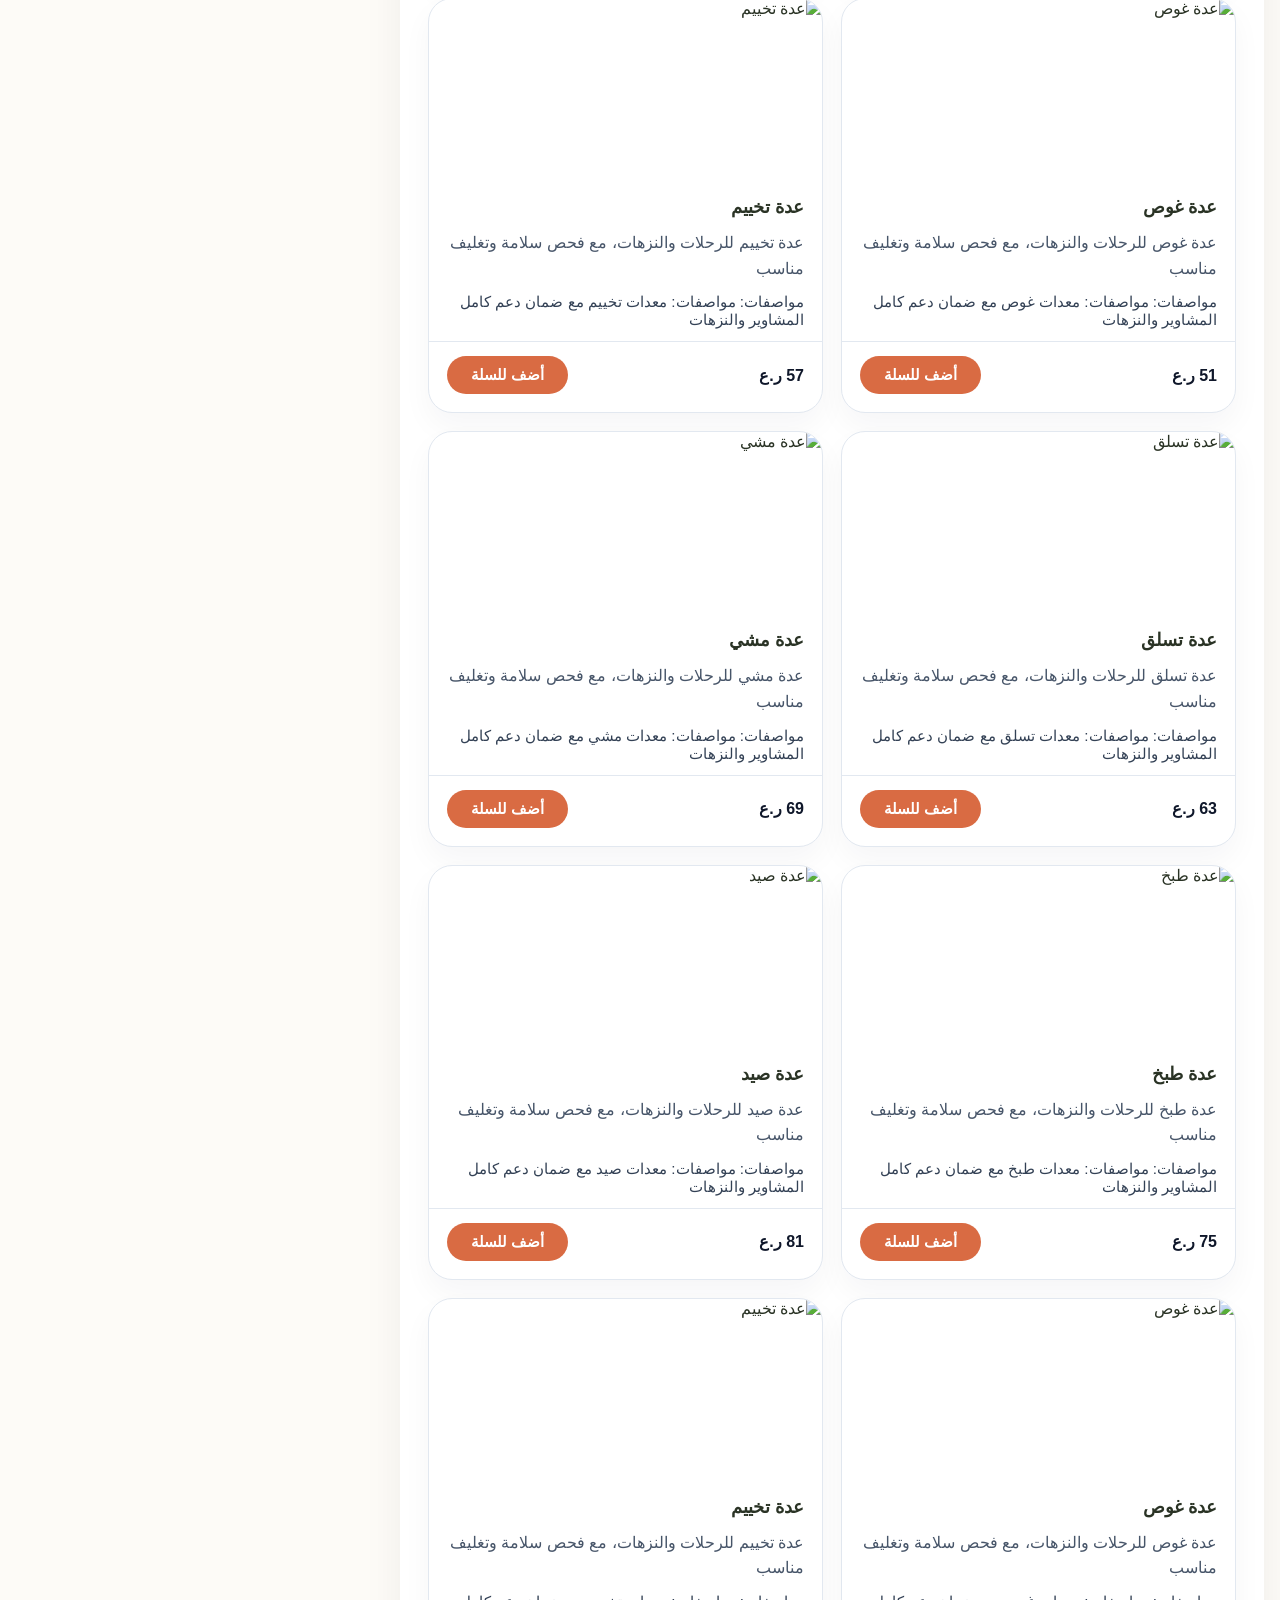
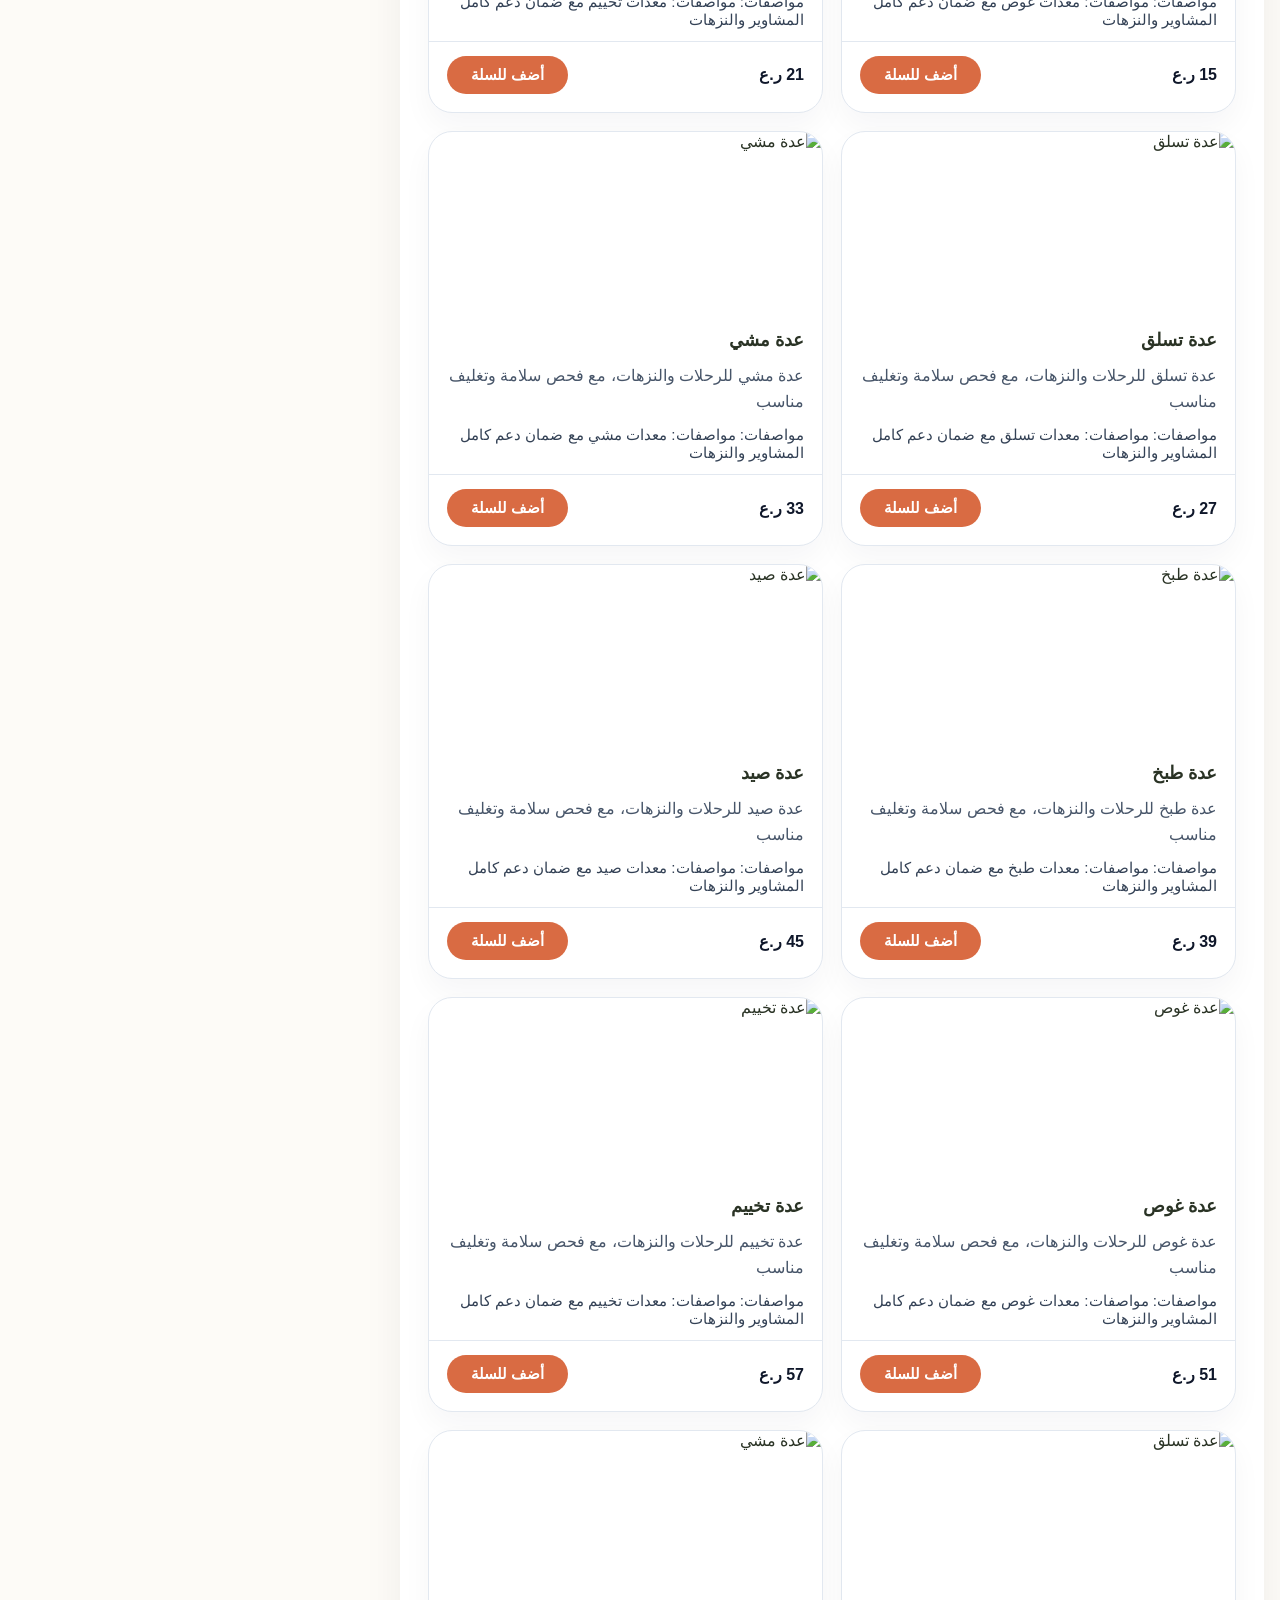
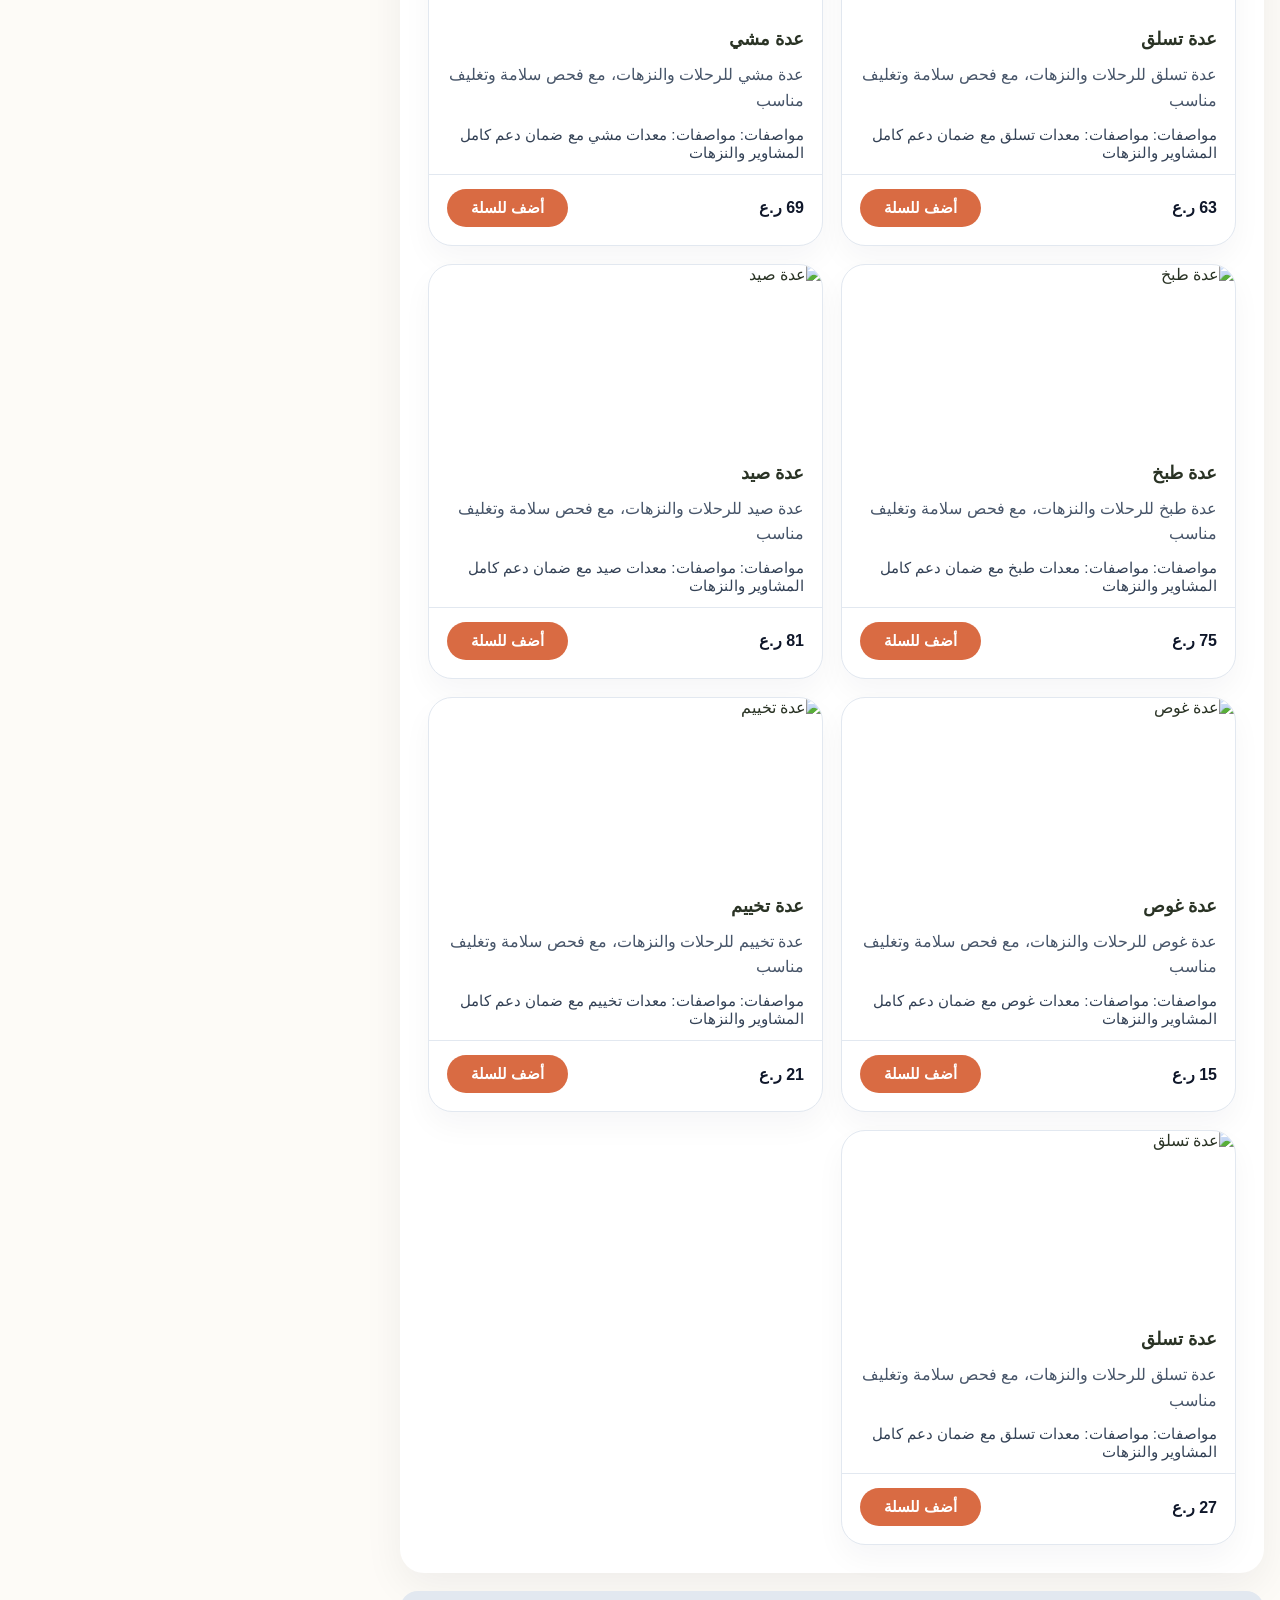
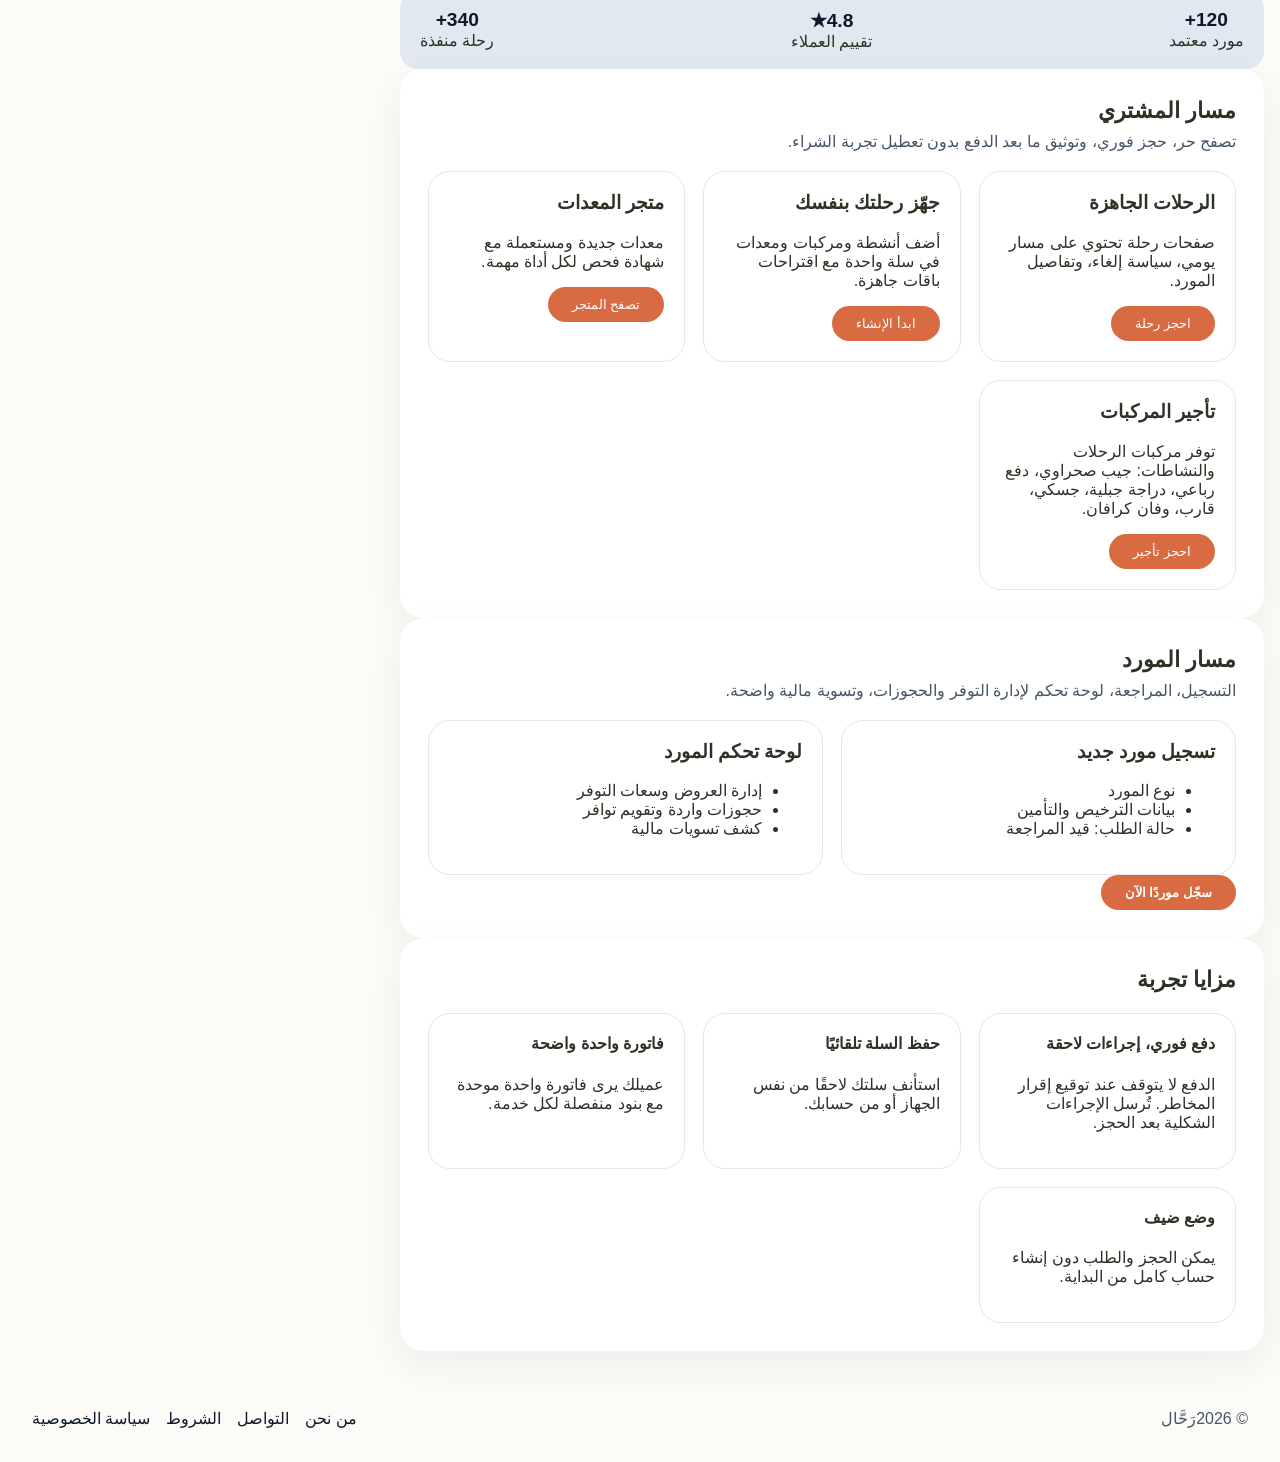
==== commit bbf510d4: "معدل" ====
--- a/demo/index.html
+++ b/demo/index.html
@@ -43,10 +43,22 @@
       </section>
 
 
-      <section class="my-images-section">
-    <img src="images/images1.png" alt="مغامرة 1">
-    <img src="images/images2.png" alt="مغامرة 2">
-    <img src="images/images3.png" alt="مغامرة 3">
+      <section class="pro-grid">
+    <div class="box-large">
+        <img src="images/images1.png" alt="المغامرة">
+        <h2>الإلهام والمغامرة</h2>
+        <p>استكشف عُمان... حيث تبدأ المغامرة الحقيقية</p>
+    </div>
+    <div class="box-small">
+        <div class="card">
+            <img src="images/images2.png" alt="السهولة">
+            <h3>السهولة والذكاء</h3>
+        </div>
+        <div class="card">
+            <img src="images/images3.png" alt="التجهيز">
+            <h3>التجهيز الكامل</h3>
+        </div>
+    </div>
 </section>
       <section class="home-action-panel">
         <header class="section-header">
--- a/demo/styles.css
+++ b/demo/styles.css
@@ -756,16 +756,34 @@
     border: 1px solid #DFD5B9 !important;
     border-radius: 12px !important;
 }
-.my-images-section {
-    display: flex !important; /* فرض الترتيب بجانب بعض */
-    flex-direction: row !important; /* التأكد من أنها في صف واحد */
-    justify-content: center !important;
-    gap: 10px !important;
-    width: 100% !important;
-}
-
-.my-images-section img {
-    width: 30% !important; /* كل صورة تأخذ جزء من العرض */
-    height: auto !important;
-    border-radius: 15px !important;
-}+<section class="pro-grid">
+    <div class="box-large">
+        <img src="images/images1.png" alt="المغامرة">
+        <h2>الإلهام والمغامرة</h2>
+        <p>استكشف عُمان... حيث تبدأ المغامرة الحقيقية</p>
+    </div>
+    <div class="box-small">
+        <div class="card">
+            <img src="images/images2.png" alt="السهولة">
+            <h3>السهولة والذكاء</h3>
+        </div>
+        <div class="card">
+            <img src="images/images3.png" alt="التجهيز">
+            <h3>التجهيز الكامل</h3>
+        </div>
+    </div>
+</section>
+
+.pro-grid {
+    display: grid;
+    grid-template-columns: 1fr 1fr;
+    gap: 20px;
+    padding: 30px;
+}
+.box-large img, .card img {
+    width: 100%;
+    border-radius: 20px;
+    transition: 0.3s;
+}
+.box-small { display: flex; flex-direction: column; gap: 20px; }
+.card { background: #fff; padding: 10px; border-radius: 20px; box-shadow: 0 4px 10px rgba(0,0,0,0.1); }
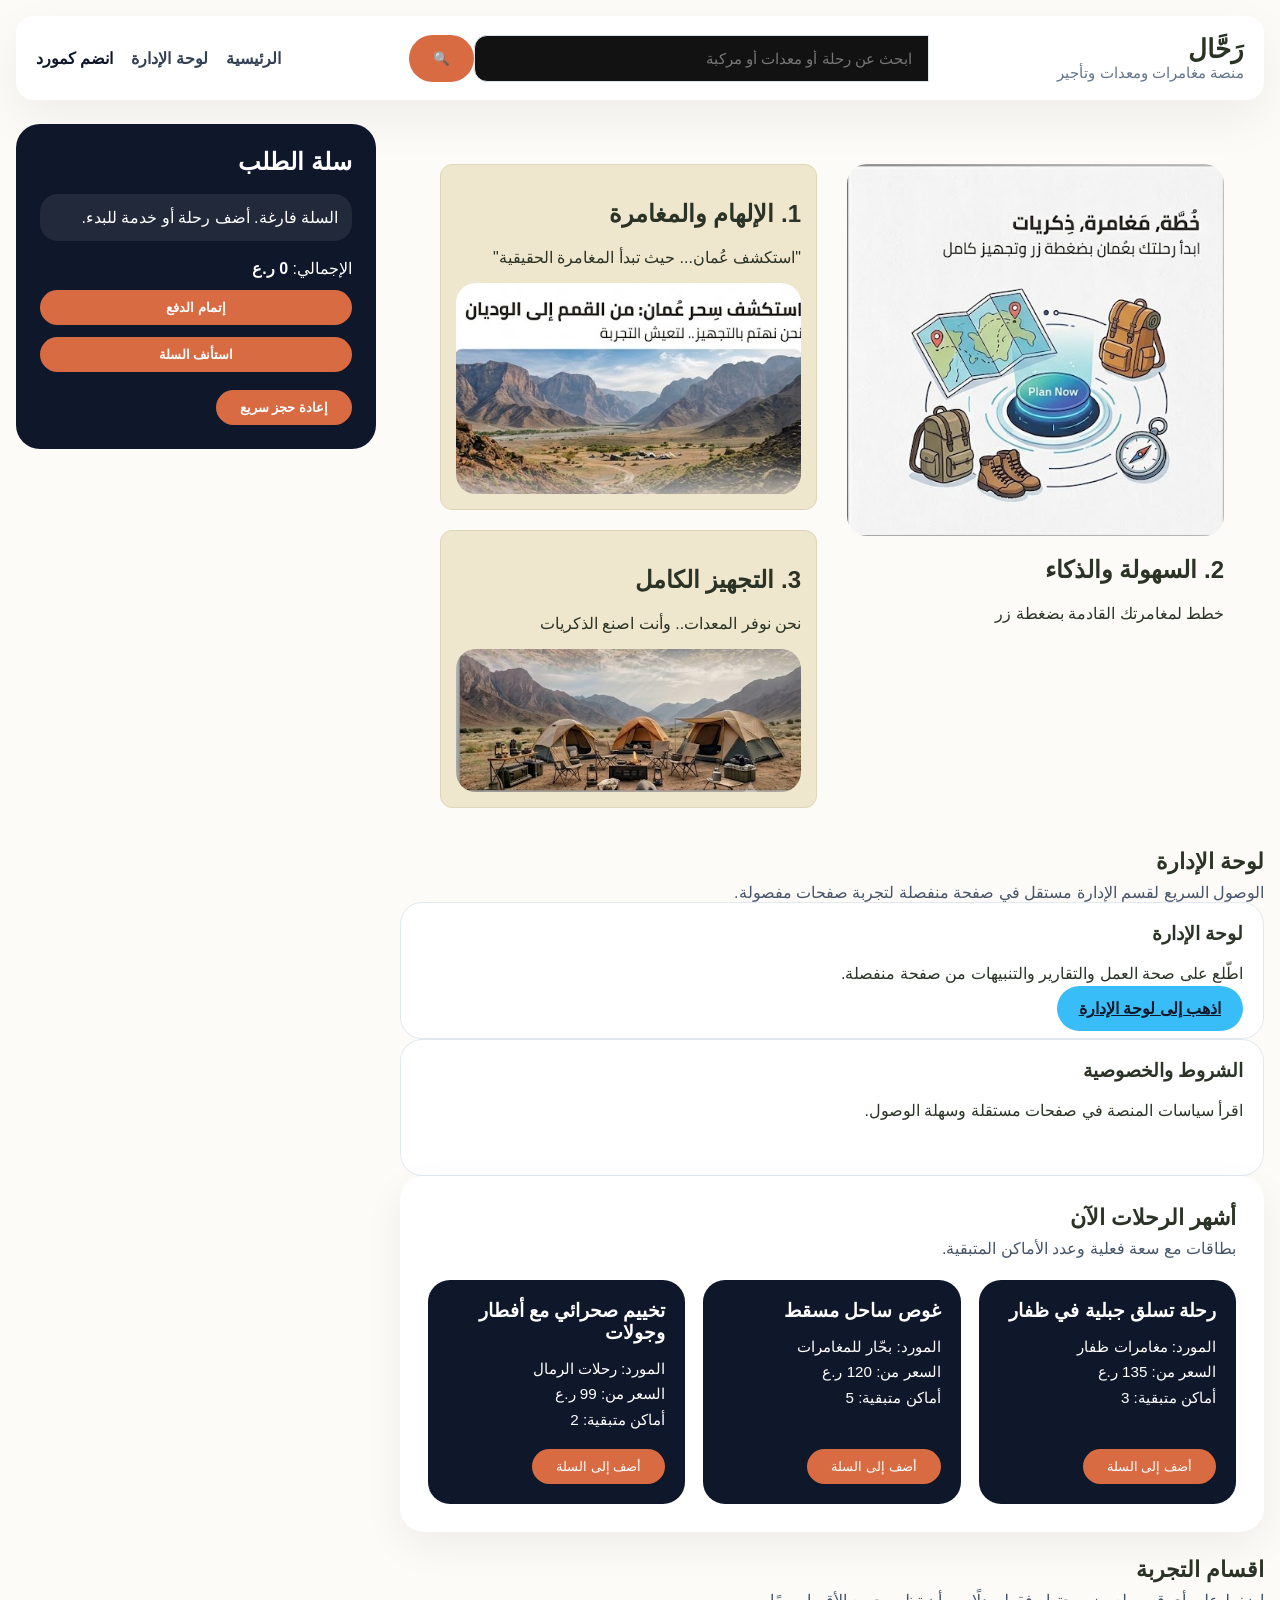
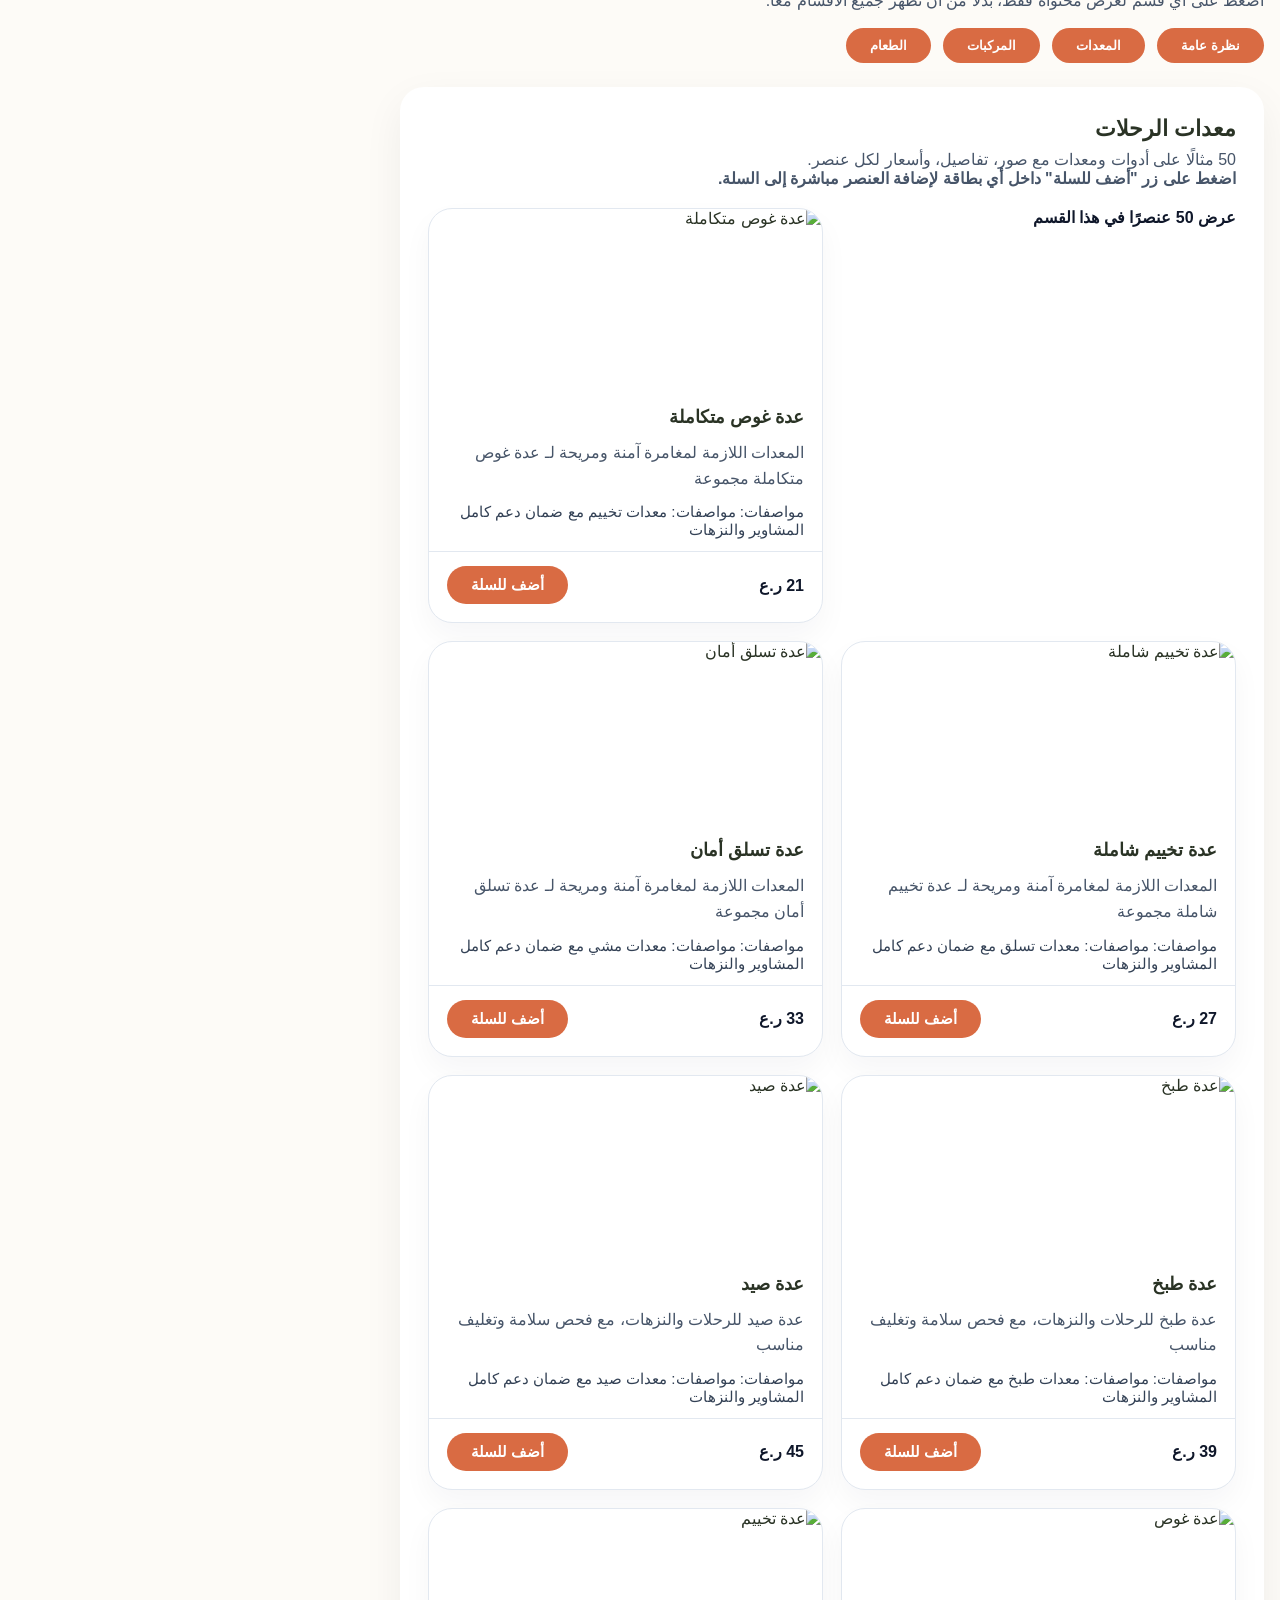
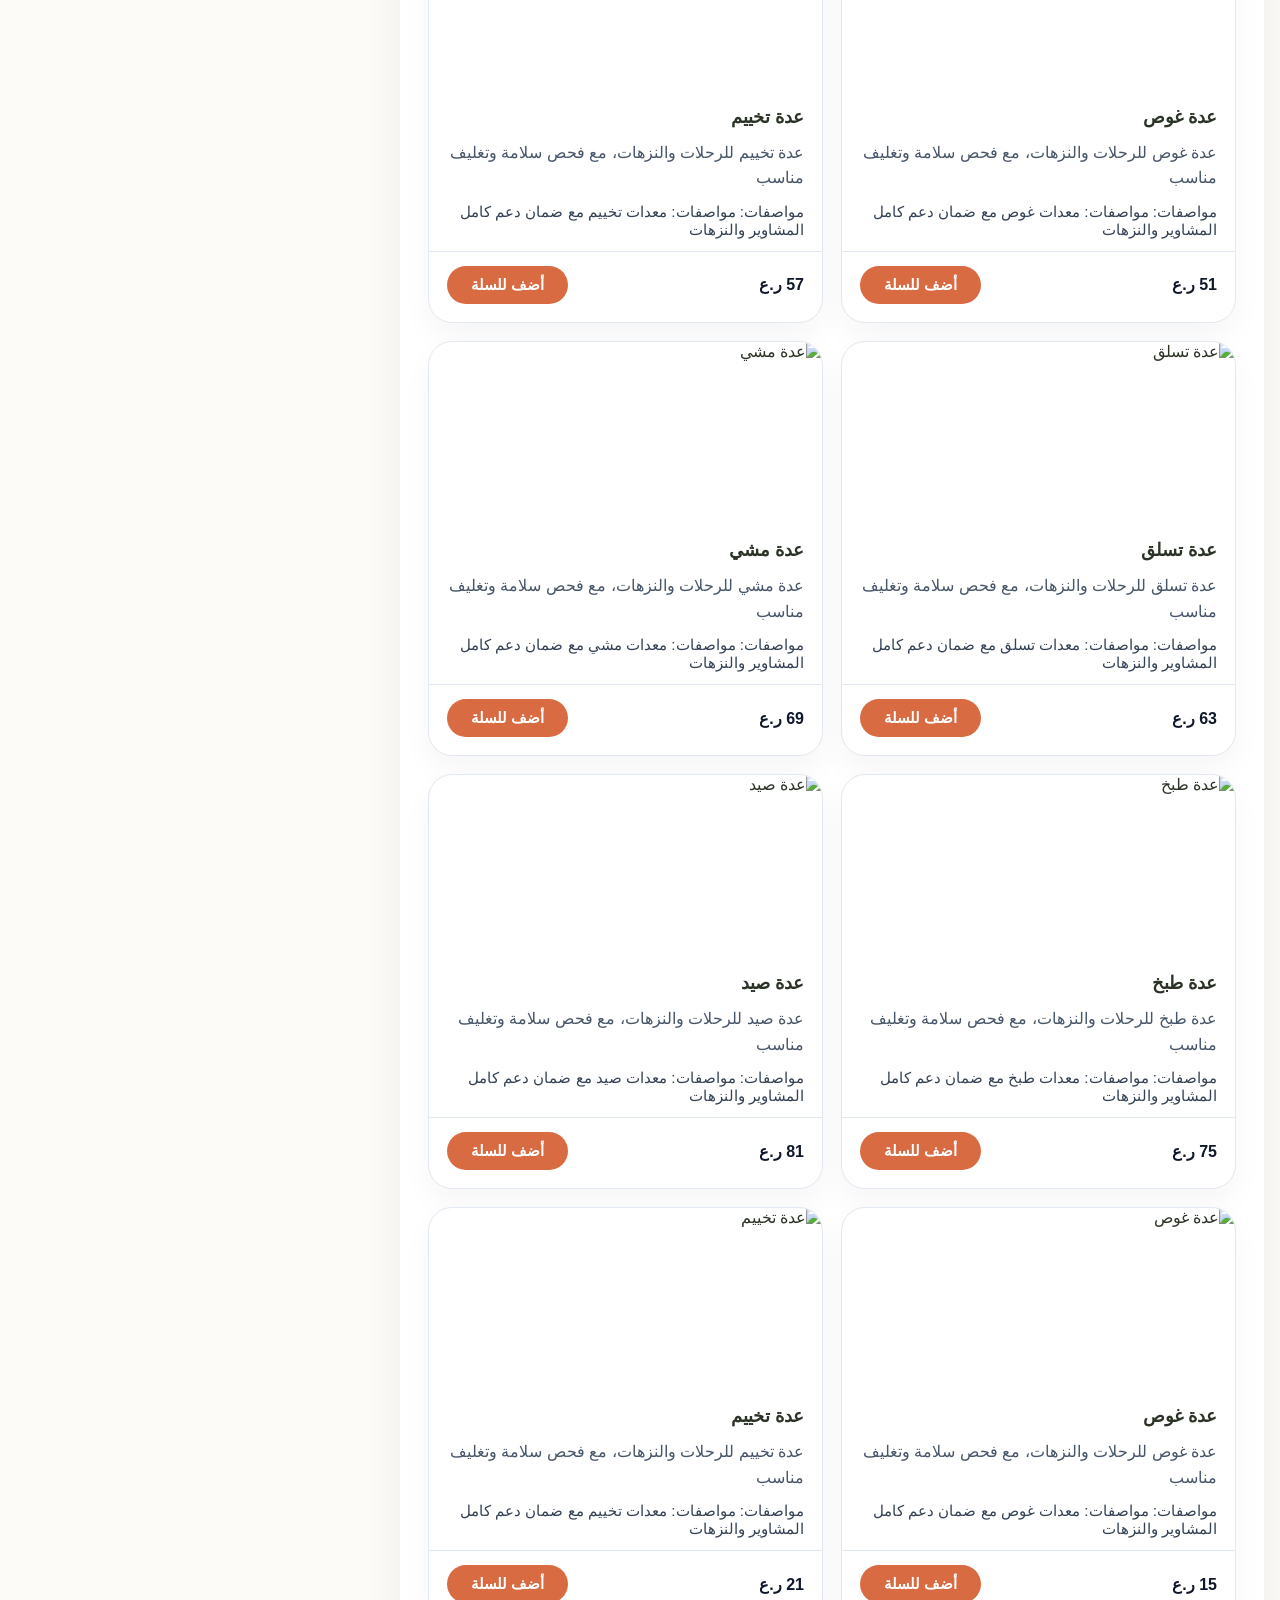
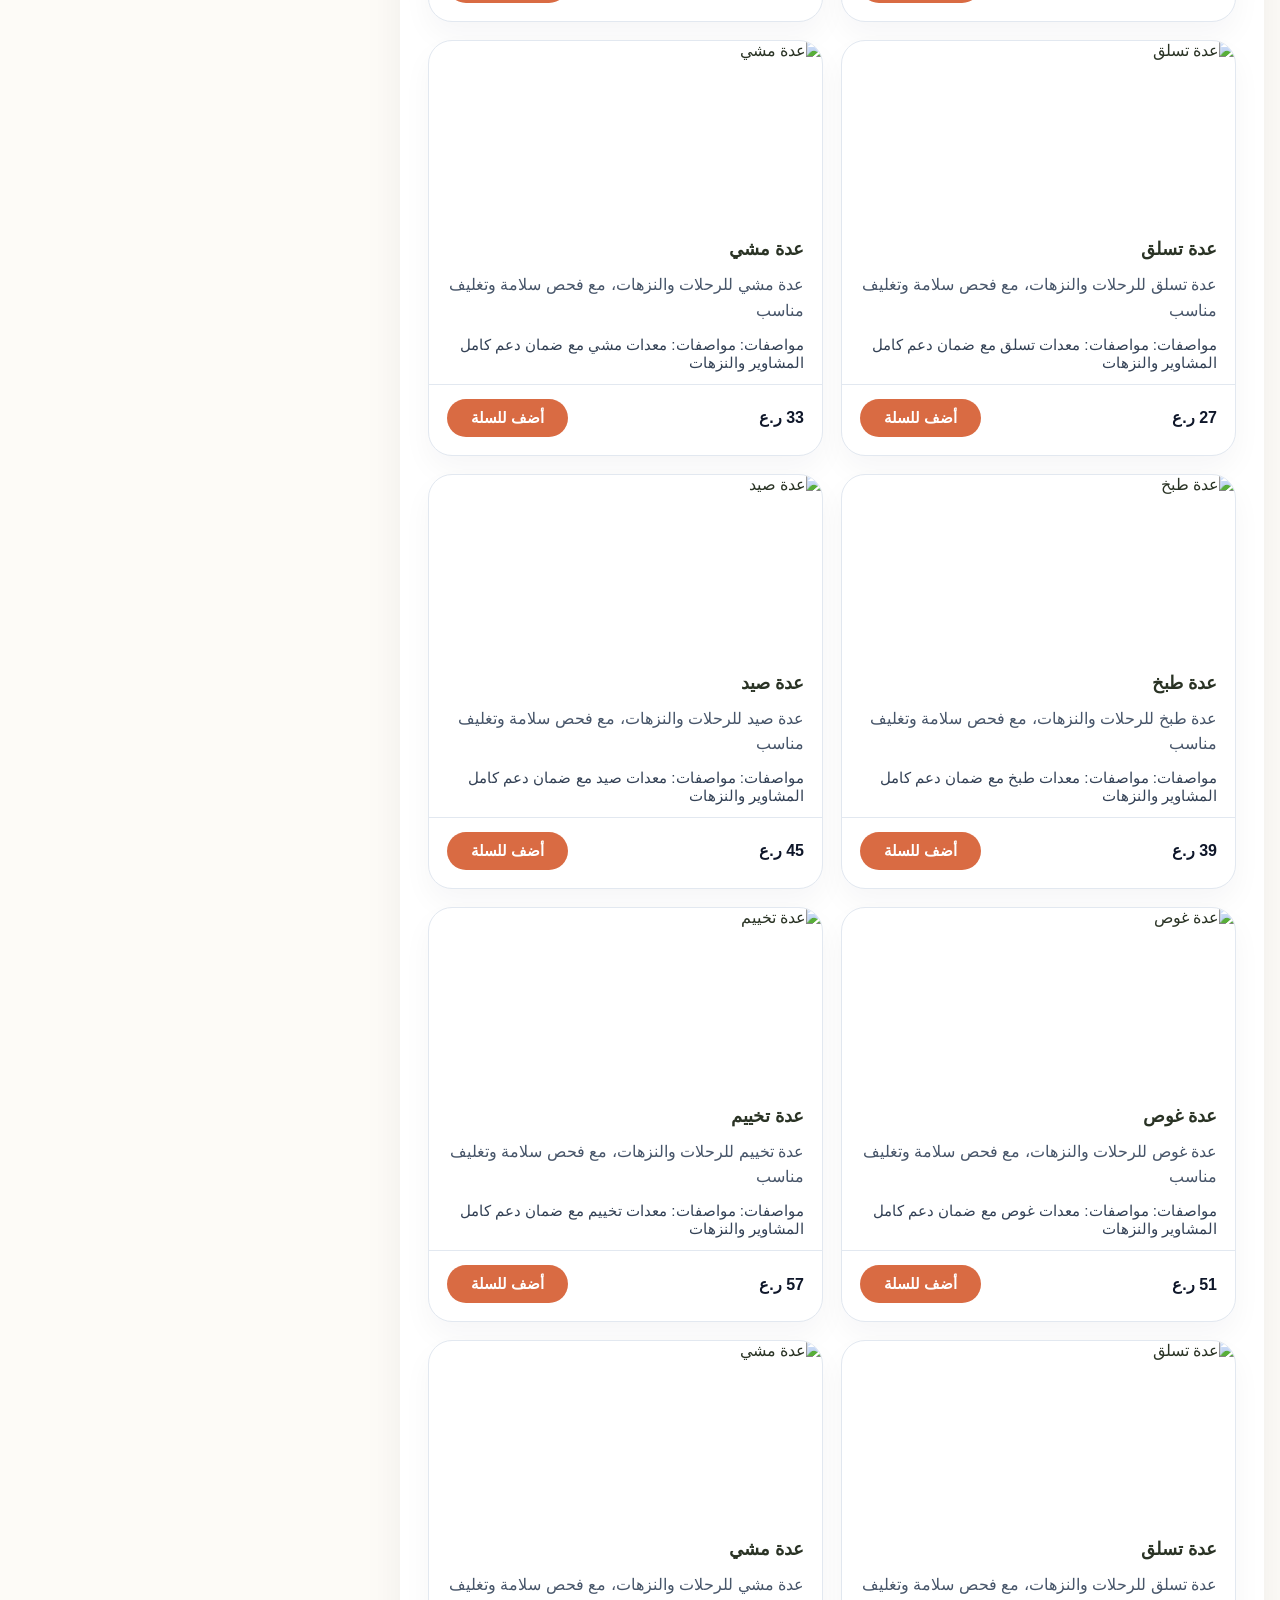
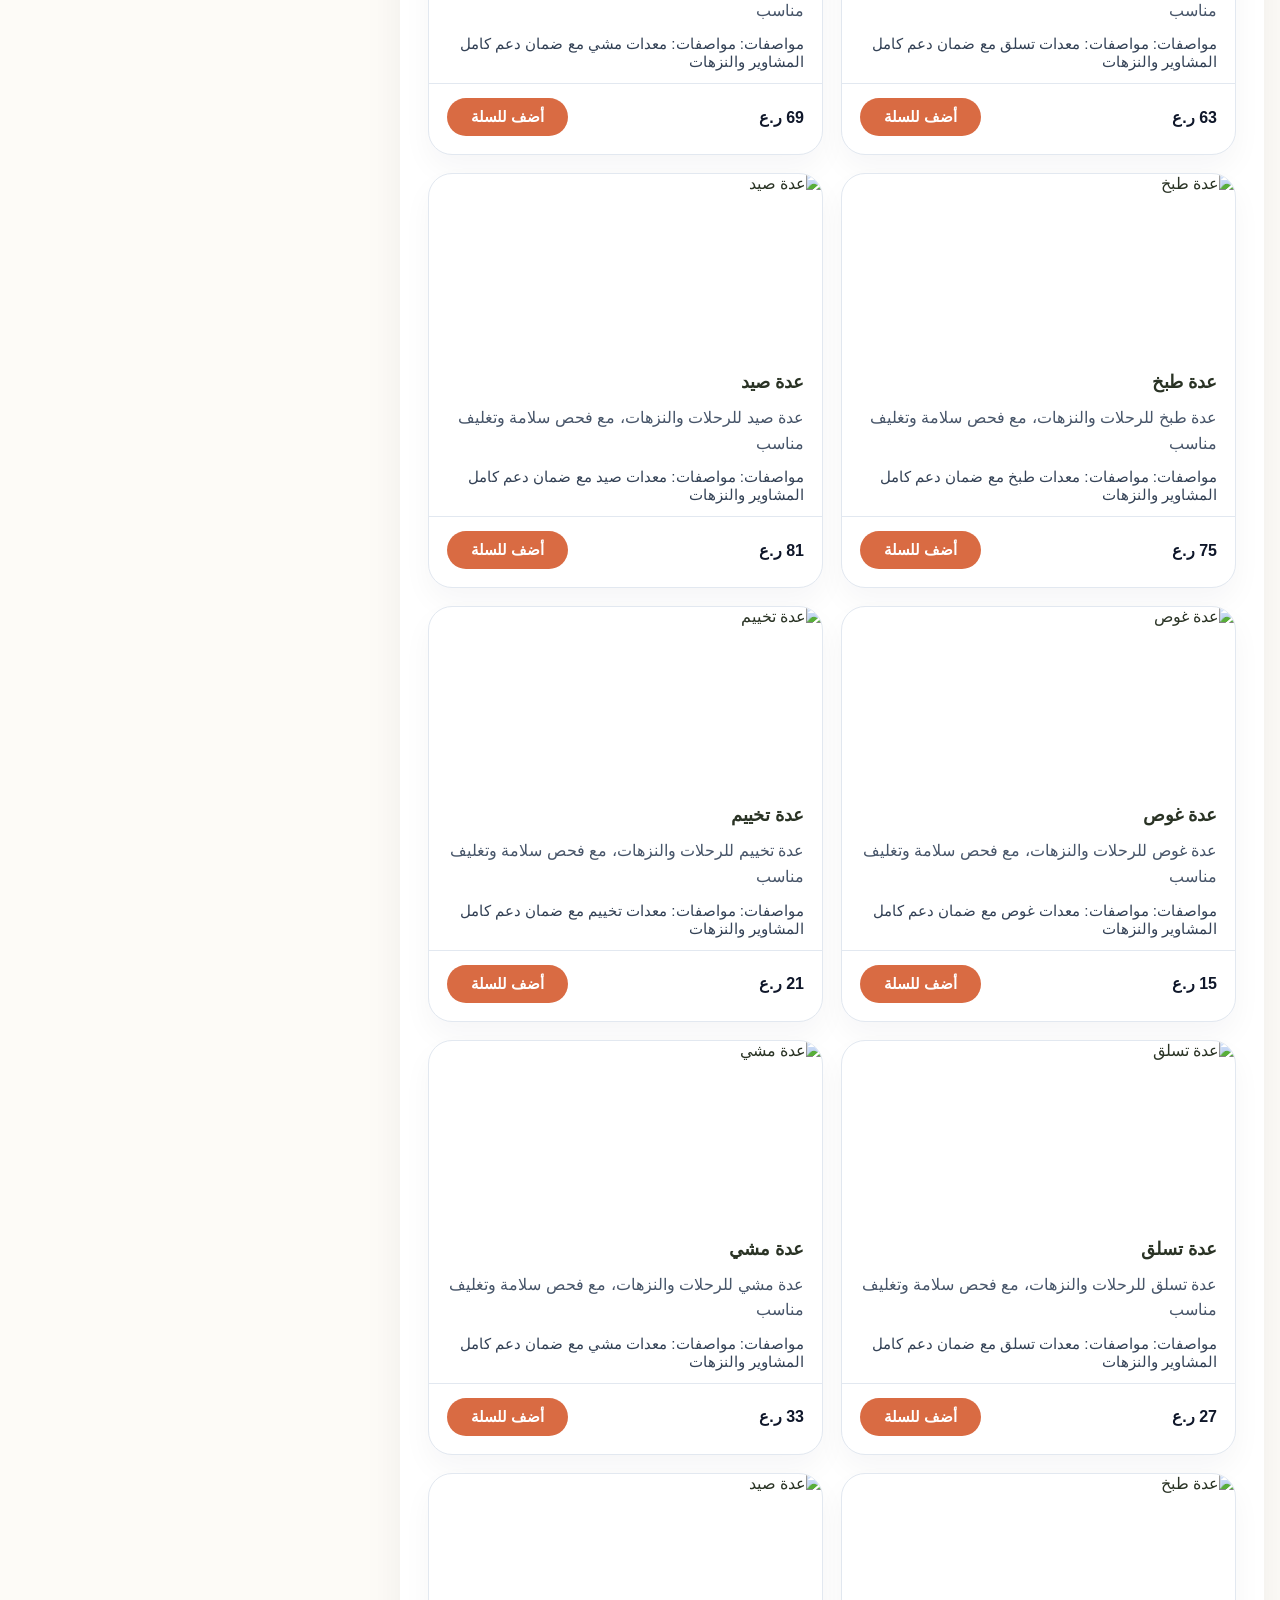
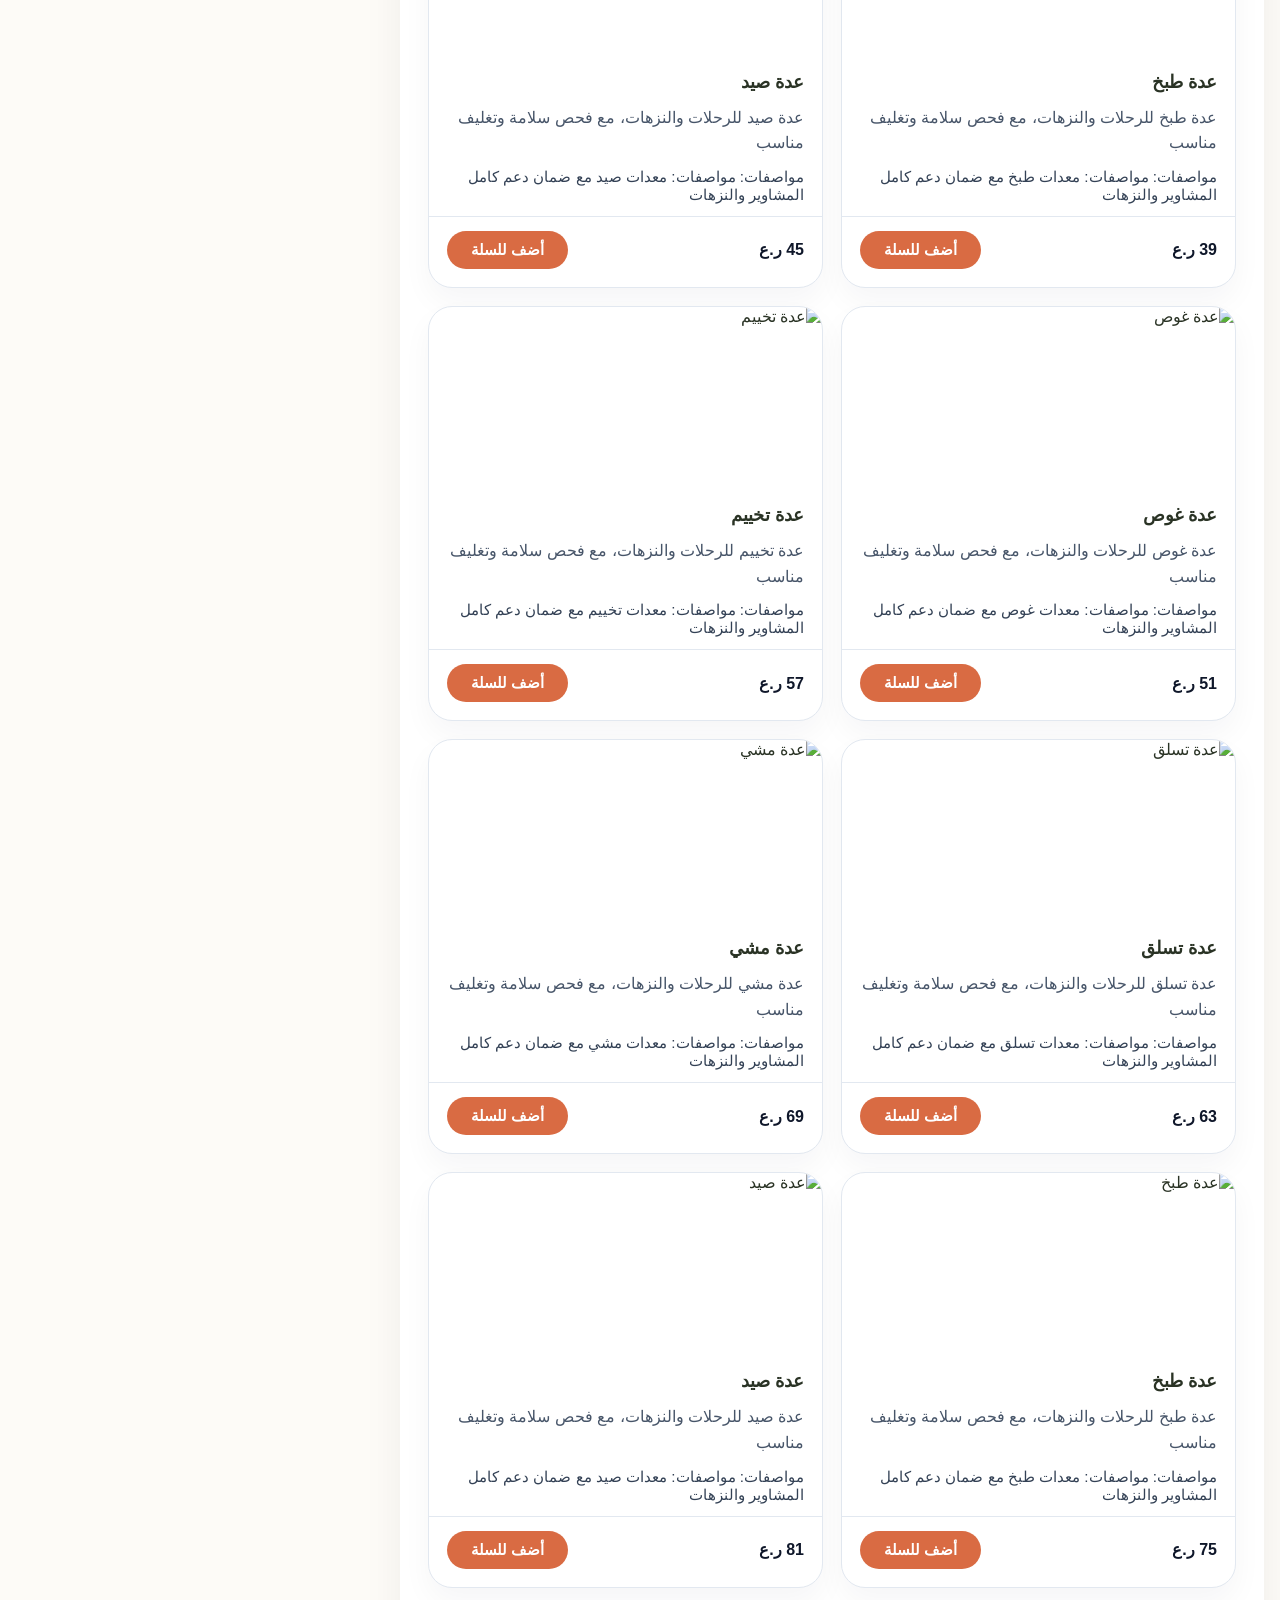
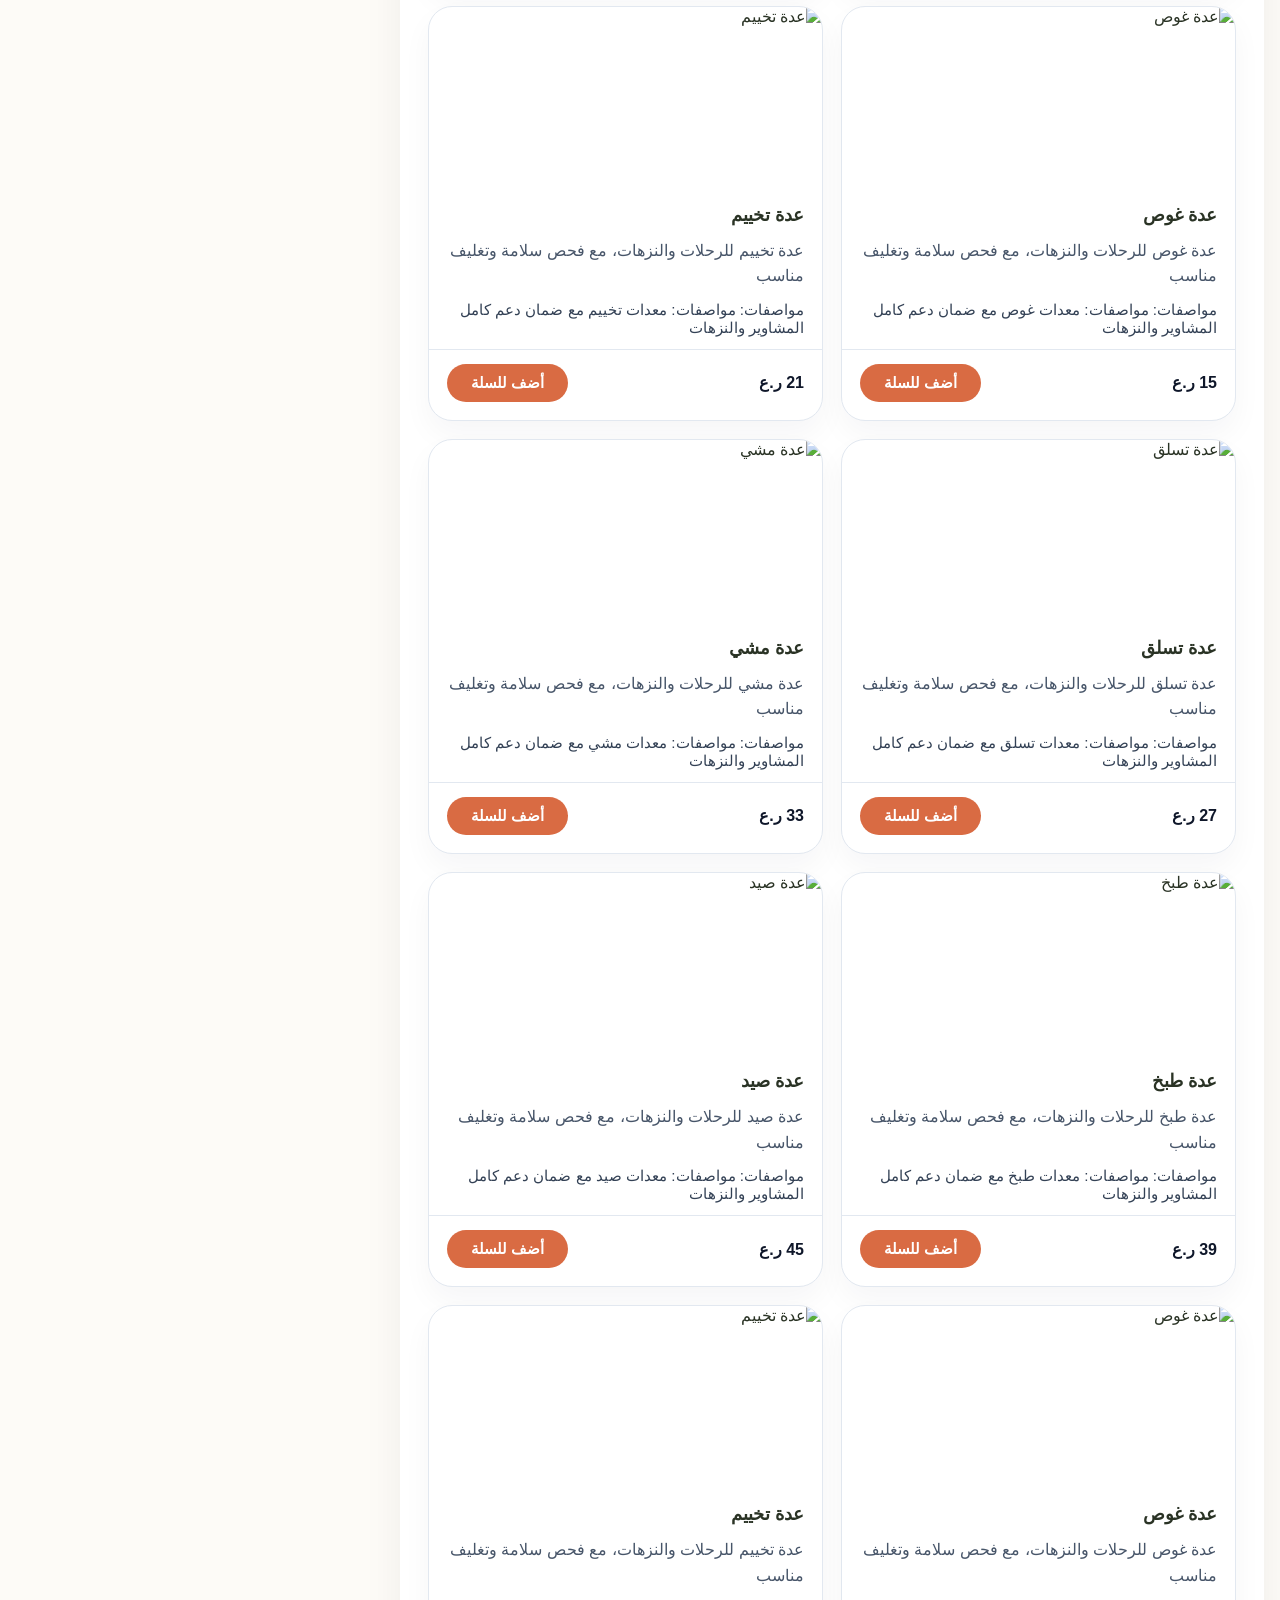
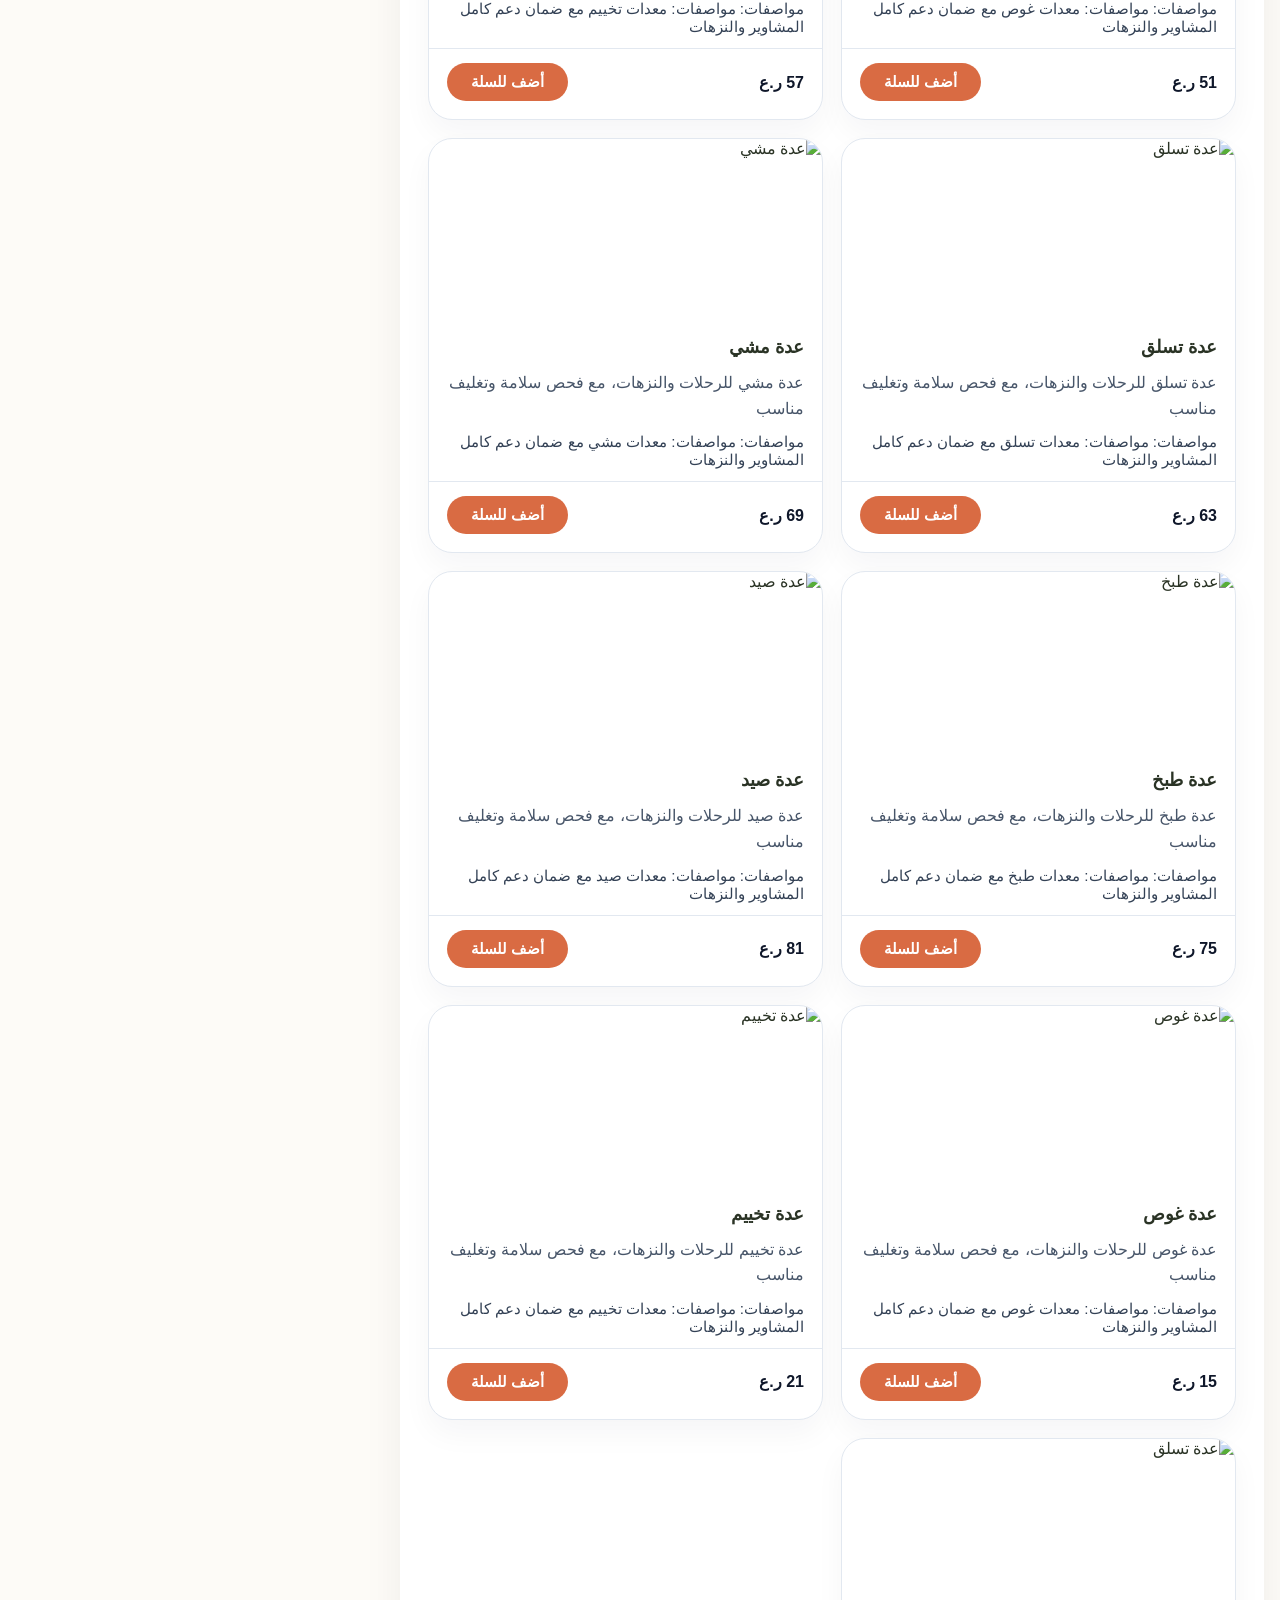
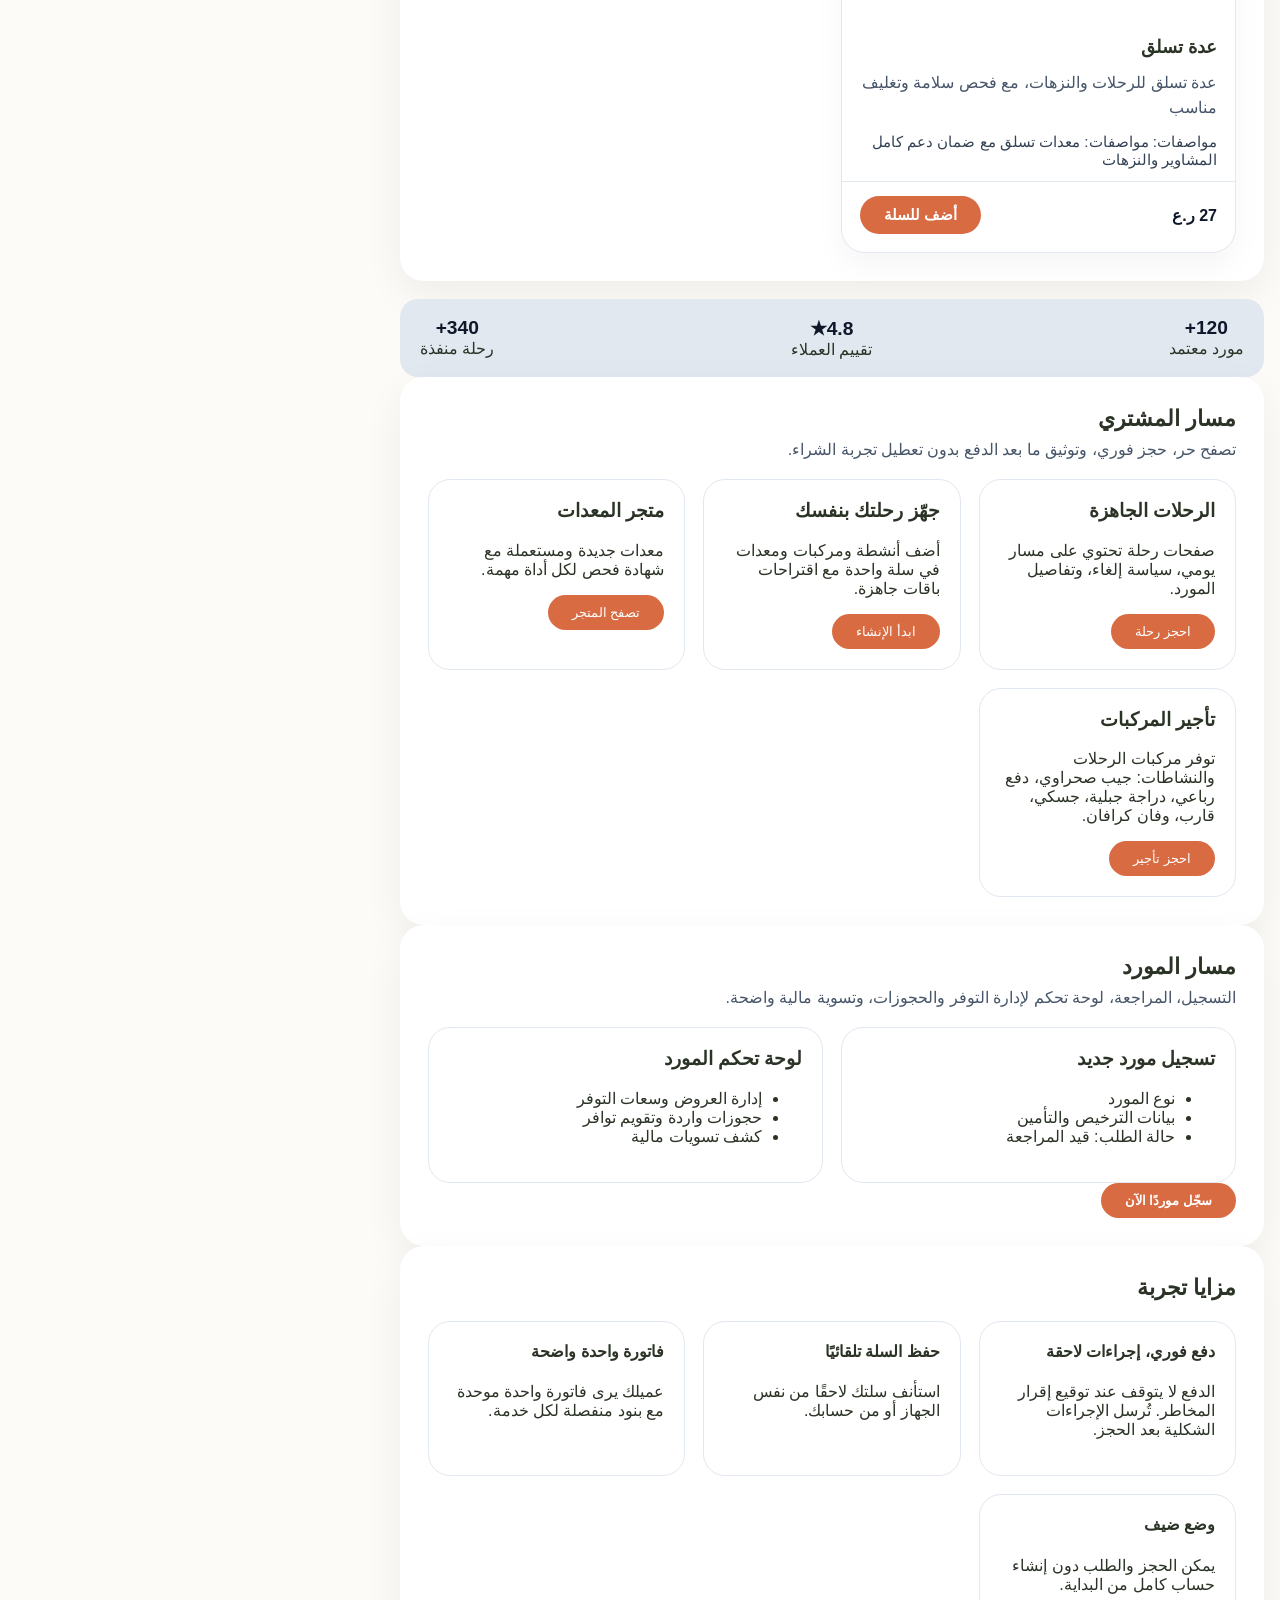
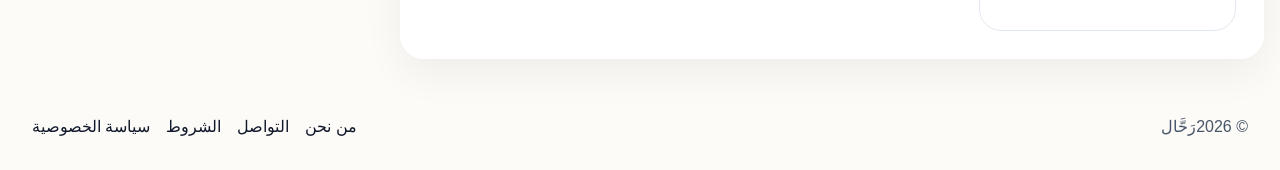
==== commit 8a31411a: "يلا" ====
--- a/demo/index.html
+++ b/demo/index.html
@@ -43,20 +43,25 @@
       </section>
 
 
-      <section class="pro-grid">
-    <div class="box-large">
-        <img src="images/images1.png" alt="المغامرة">
-        <h2>الإلهام والمغامرة</h2>
-        <p>استكشف عُمان... حيث تبدأ المغامرة الحقيقية</p>
+     <section class="rihal-layout">
+    <!-- الجهة اليسرى: الصورة الكبيرة -->
+    <div class="left-side">
+        <img src="images/images1.png" alt="مغامرة">
+        <h2>2. السهولة والذكاء</h2>
+        <p>خطط لمغامرتك القادمة بضغطة زر</p>
     </div>
-    <div class="box-small">
+
+    <!-- الجهة اليمنى: الصورتان الصغيرتان -->
+    <div class="right-side">
         <div class="card">
-            <img src="images/images2.png" alt="السهولة">
-            <h3>السهولة والذكاء</h3>
+            <h2>1. الإلهام والمغامرة</h2>
+            <p>"استكشف عُمان... حيث تبدأ المغامرة الحقيقية"</p>
+            <img src="images/images2.png" alt="مغامرة">
         </div>
         <div class="card">
-            <img src="images/images3.png" alt="التجهيز">
-            <h3>التجهيز الكامل</h3>
+            <h2>3. التجهيز الكامل</h2>
+            <p>نحن نوفر المعدات.. وأنت اصنع الذكريات</p>
+            <img src="images/images3.png" alt="تجهيز">
         </div>
     </div>
 </section>
--- a/demo/styles.css
+++ b/demo/styles.css
@@ -756,34 +756,25 @@
     border: 1px solid #DFD5B9 !important;
     border-radius: 12px !important;
 }
-<section class="pro-grid">
-    <div class="box-large">
-        <img src="images/images1.png" alt="المغامرة">
-        <h2>الإلهام والمغامرة</h2>
-        <p>استكشف عُمان... حيث تبدأ المغامرة الحقيقية</p>
-    </div>
-    <div class="box-small">
-        <div class="card">
-            <img src="images/images2.png" alt="السهولة">
-            <h3>السهولة والذكاء</h3>
-        </div>
-        <div class="card">
-            <img src="images/images3.png" alt="التجهيز">
-            <h3>التجهيز الكامل</h3>
-        </div>
-    </div>
-</section>
-
-.pro-grid {
+.rihal-layout {
     display: grid;
     grid-template-columns: 1fr 1fr;
-    gap: 20px;
-    padding: 30px;
-}
-.box-large img, .card img {
+    gap: 30px;
+    padding: 40px;
+    direction: rtl;
+}
+.left-side img, .card img {
     width: 100%;
     border-radius: 20px;
-    transition: 0.3s;
-}
-.box-small { display: flex; flex-direction: column; gap: 20px; }
-.card { background: #fff; padding: 10px; border-radius: 20px; box-shadow: 0 4px 10px rgba(0,0,0,0.1); }+    display: block;
+}
+.right-side {
+    display: flex;
+    flex-direction: column;
+    gap: 20px;
+}
+.card {
+    background: #fcfbf7;
+    padding: 15px;
+    border-radius: 20px;
+}
